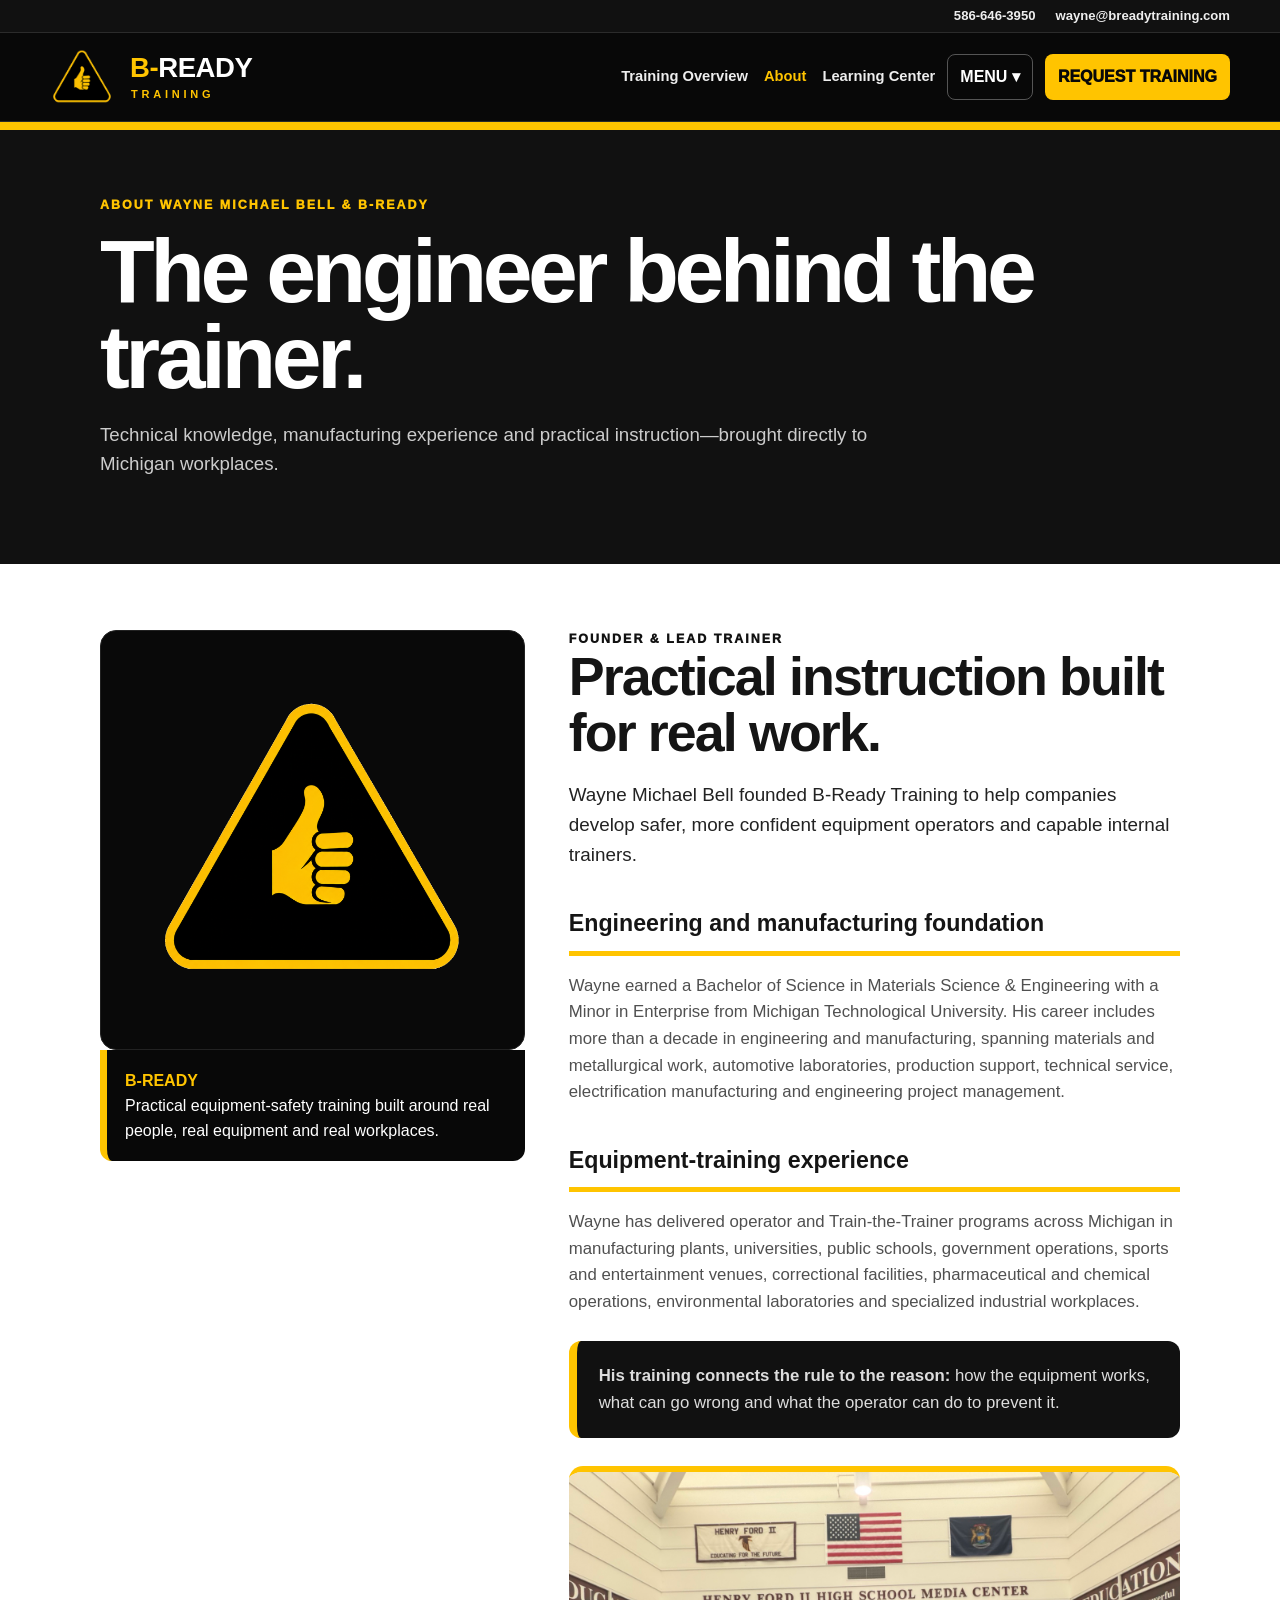
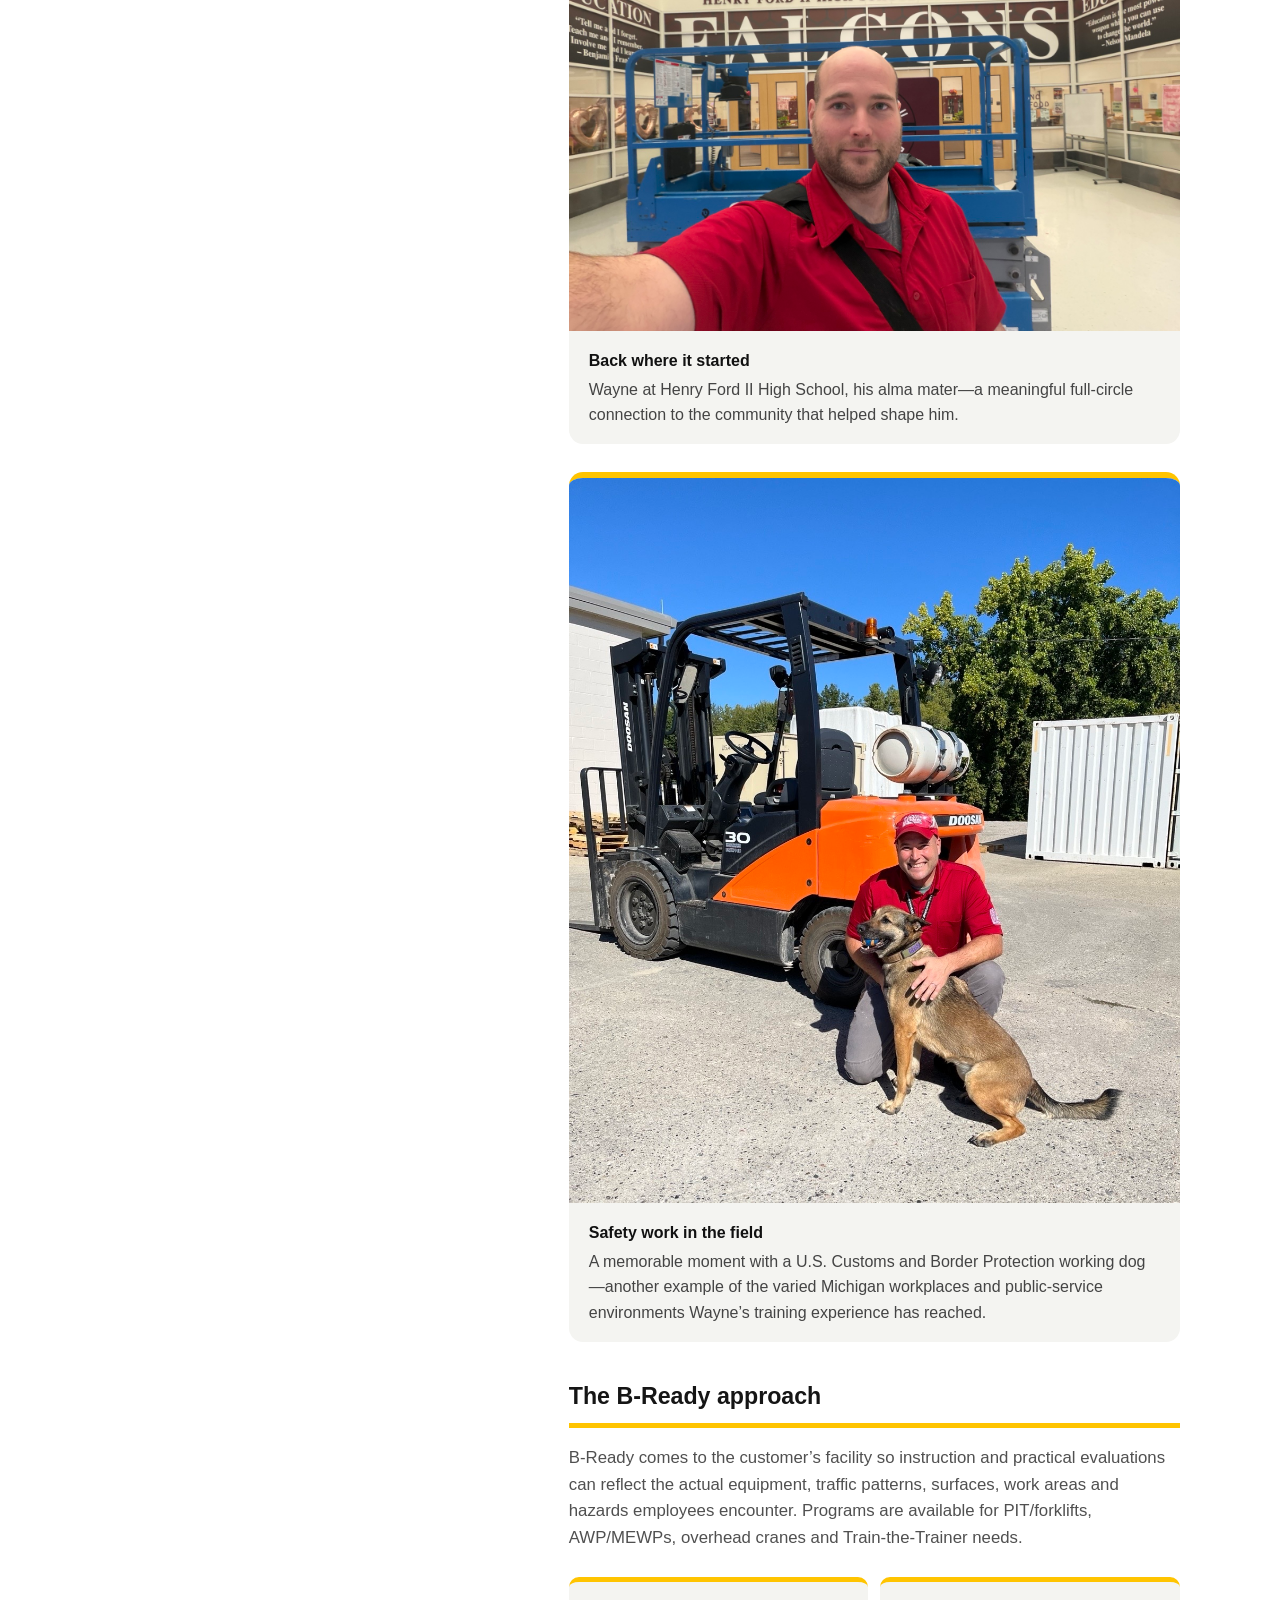
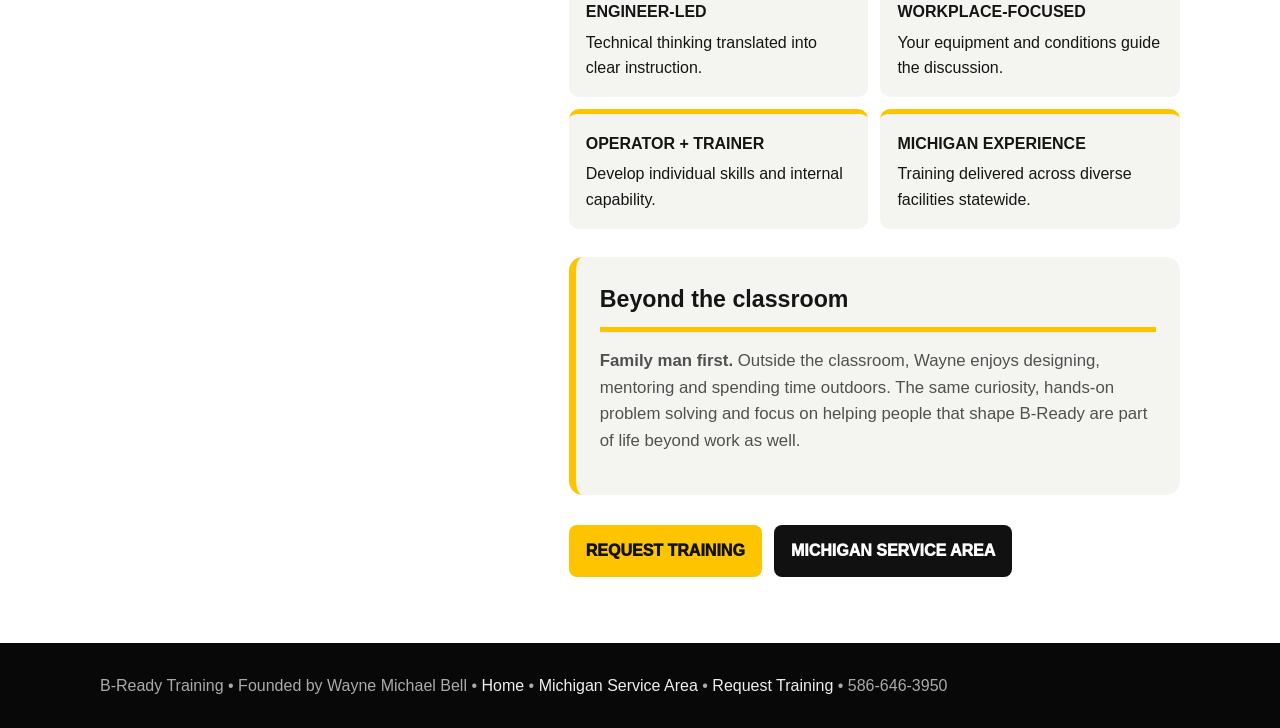
==== about-b-ready.html @ e8d1d693 "Refresh About page layout and personal story" ====
<!doctype html>
<html lang="en">
<head>
<meta charset="utf-8">
<meta name="viewport" content="width=device-width,initial-scale=1">
<title>About Wayne Michael Bell & B-Ready Training | Michigan</title>
<meta name="description" content="Meet Wayne Michael Bell, engineer, manufacturing professional and founder of B-Ready Training, providing practical equipment safety training across Michigan.">
<link rel="canonical" href="https://breadytraining.com/about-b-ready.html">
<meta name="robots" content="index,follow,max-image-preview:large">
<meta name="author" content="Wayne Michael Bell">
<style>
*{box-sizing:border-box}:root{--y:#ffc400;--k:#080808;--g:#f4f4f1;--line:#ddd}body{margin:0;font-family:Arial,Helvetica,sans-serif;color:#151515;line-height:1.58}.wrap{width:min(1080px,calc(100% - 36px));margin:auto}header,footer{background:#080808;color:#fff}.placeholder{height:80px}.hero{background:#111;color:#fff;border-top:8px solid var(--y);padding:66px 0}.eyebrow{color:var(--y);font-size:.78rem;font-weight:950;letter-spacing:.16em}.hero h1{font-size:clamp(3rem,7vw,5.6rem);line-height:.96;letter-spacing:-.05em;margin:12px 0 20px}.hero p{max-width:790px;color:#ccc;font-size:1.17rem}.profile{padding:66px 0}.profile-grid{display:grid;grid-template-columns:.82fr 1.18fr;gap:44px;align-items:start}.portrait{position:sticky;top:140px}.portrait-logo{background:#090909;border-radius:16px;border:1px solid #222;padding:44px 28px;text-align:center}.portrait-logo img{width:min(100%,330px);height:auto;display:block;margin:auto;object-fit:contain}.caption{background:var(--k);color:#fff;border-left:7px solid var(--y);padding:18px;border-radius:0 0 12px 12px}.caption b{display:block;color:var(--y)}.content h2{font-size:clamp(2.1rem,4.2vw,3.6rem);line-height:1.03;margin:0 0 20px;letter-spacing:-.035em}.content h3{font-size:1.45rem;margin:36px 0 10px;border-bottom:5px solid var(--y);padding-bottom:9px}.content p{color:#505050;font-size:1.05rem}.content .intro{font-size:1.18rem;color:#222}.field-photo{margin:28px 0;background:var(--g);border-radius:14px;overflow:hidden;border-top:6px solid var(--y)}.field-photo img{display:block;width:100%;height:auto}.field-photo figcaption{padding:17px 20px;color:#444}.field-photo figcaption b{display:block;color:#111;margin-bottom:4px}.highlight{background:#111;color:#fff;border-left:8px solid var(--y);border-radius:12px;padding:22px;margin:26px 0}.highlight p{color:#ddd;margin:0}.facts{display:grid;grid-template-columns:1fr 1fr;gap:12px;margin:26px 0}.fact{background:var(--g);border-top:5px solid var(--y);border-radius:10px;padding:17px}.fact b{display:block;margin-bottom:5px}.beyond{background:var(--g);border-radius:14px;padding:24px;margin-top:28px;border-left:7px solid var(--y)}.beyond h3{margin-top:0}.actions{display:flex;gap:12px;flex-wrap:wrap;margin-top:30px}.btn{display:inline-block;background:var(--y);color:#111;text-decoration:none;font-weight:950;padding:13px 17px;border-radius:8px}.btn.dark{background:#111;color:#fff}footer{padding:30px 0;color:#aaa}footer a{color:#eee;text-decoration:none}@media(max-width:800px){.profile-grid{grid-template-columns:1fr}.portrait{position:static;max-width:520px}.facts{grid-template-columns:1fr}}@media(max-width:520px){.wrap{width:min(100% - 24px,1080px)}.hero,.profile{padding:52px 0}}
</style>
</head>
<body>
<header><div class="placeholder"></div></header>
<main>
<section class="hero"><div class="wrap"><div class="eyebrow">ABOUT WAYNE MICHAEL BELL &amp; B-READY</div><h1>The engineer behind the trainer.</h1><p>Technical knowledge, manufacturing experience and practical instruction—brought directly to Michigan workplaces.</p></div></section>
<section class="profile"><div class="wrap profile-grid">
<aside class="portrait"><div class="portrait-logo"><img src="bready-symbol-transparent.png?v=20260914c" alt="B-Ready Training thumbs-up logo" loading="eager"></div><div class="caption"><b>B-READY</b>Practical equipment-safety training built around real people, real equipment and real workplaces.</div></aside>
<div class="content"><div class="eyebrow" style="color:#111">FOUNDER &amp; LEAD TRAINER</div><h2>Practical instruction built for real work.</h2><p class="intro">Wayne Michael Bell founded B-Ready Training to help companies develop safer, more confident equipment operators and capable internal trainers.</p>
<h3>Engineering and manufacturing foundation</h3><p>Wayne earned a Bachelor of Science in Materials Science &amp; Engineering with a Minor in Enterprise from Michigan Technological University. His career includes more than a decade in engineering and manufacturing, spanning materials and metallurgical work, automotive laboratories, production support, technical service, electrification manufacturing and engineering project management.</p>
<h3>Equipment-training experience</h3><p>Wayne has delivered operator and Train-the-Trainer programs across Michigan in manufacturing plants, universities, public schools, government operations, sports and entertainment venues, correctional facilities, pharmaceutical and chemical operations, environmental laboratories and specialized industrial workplaces.</p>
<div class="highlight"><p><strong>His training connects the rule to the reason:</strong> how the equipment works, what can go wrong and what the operator can do to prevent it.</p></div>
<figure class="field-photo"><img src="falcon.jpeg?v=20260914c" alt="Wayne Michael Bell at Henry Ford II High School with an aerial work platform" loading="lazy"><figcaption><b>Back where it started</b>Wayne at Henry Ford II High School, his alma mater—a meaningful full-circle connection to the community that helped shape him.</figcaption></figure>
<figure class="field-photo"><img src="dog.jpg?v=20260914c" alt="Wayne Michael Bell with a U.S. Customs and Border Protection working dog during equipment safety work" loading="lazy"><figcaption><b>Safety work in the field</b>A memorable moment with a U.S. Customs and Border Protection working dog—another example of the varied Michigan workplaces and public-service environments Wayne’s training experience has reached.</figcaption></figure>
<h3>The B-Ready approach</h3><p>B-Ready comes to the customer’s facility so instruction and practical evaluations can reflect the actual equipment, traffic patterns, surfaces, work areas and hazards employees encounter. Programs are available for PIT/forklifts, AWP/MEWPs, overhead cranes and Train-the-Trainer needs.</p>
<div class="facts"><div class="fact"><b>ENGINEER-LED</b>Technical thinking translated into clear instruction.</div><div class="fact"><b>WORKPLACE-FOCUSED</b>Your equipment and conditions guide the discussion.</div><div class="fact"><b>OPERATOR + TRAINER</b>Develop individual skills and internal capability.</div><div class="fact"><b>MICHIGAN EXPERIENCE</b>Training delivered across diverse facilities statewide.</div></div>
<div class="beyond"><h3>Beyond the classroom</h3><p><strong>Family man first.</strong> Outside the classroom, Wayne enjoys designing, mentoring and spending time outdoors. The same curiosity, hands-on problem solving and focus on helping people that shape B-Ready are part of life beyond work as well.</p></div>
<div class="actions"><a class="btn" href="request-training.html">REQUEST TRAINING</a><a class="btn dark" href="service-area.html">MICHIGAN SERVICE AREA</a></div>
</div></div></section>
</main>
<footer><div class="wrap">B-Ready Training • Founded by Wayne Michael Bell • <a href="/">Home</a> • <a href="service-area.html">Michigan Service Area</a> • <a href="request-training.html">Request Training</a> • 586-646-3950</div></footer>
<script src="site-header.js" defer></script>
</body></html>
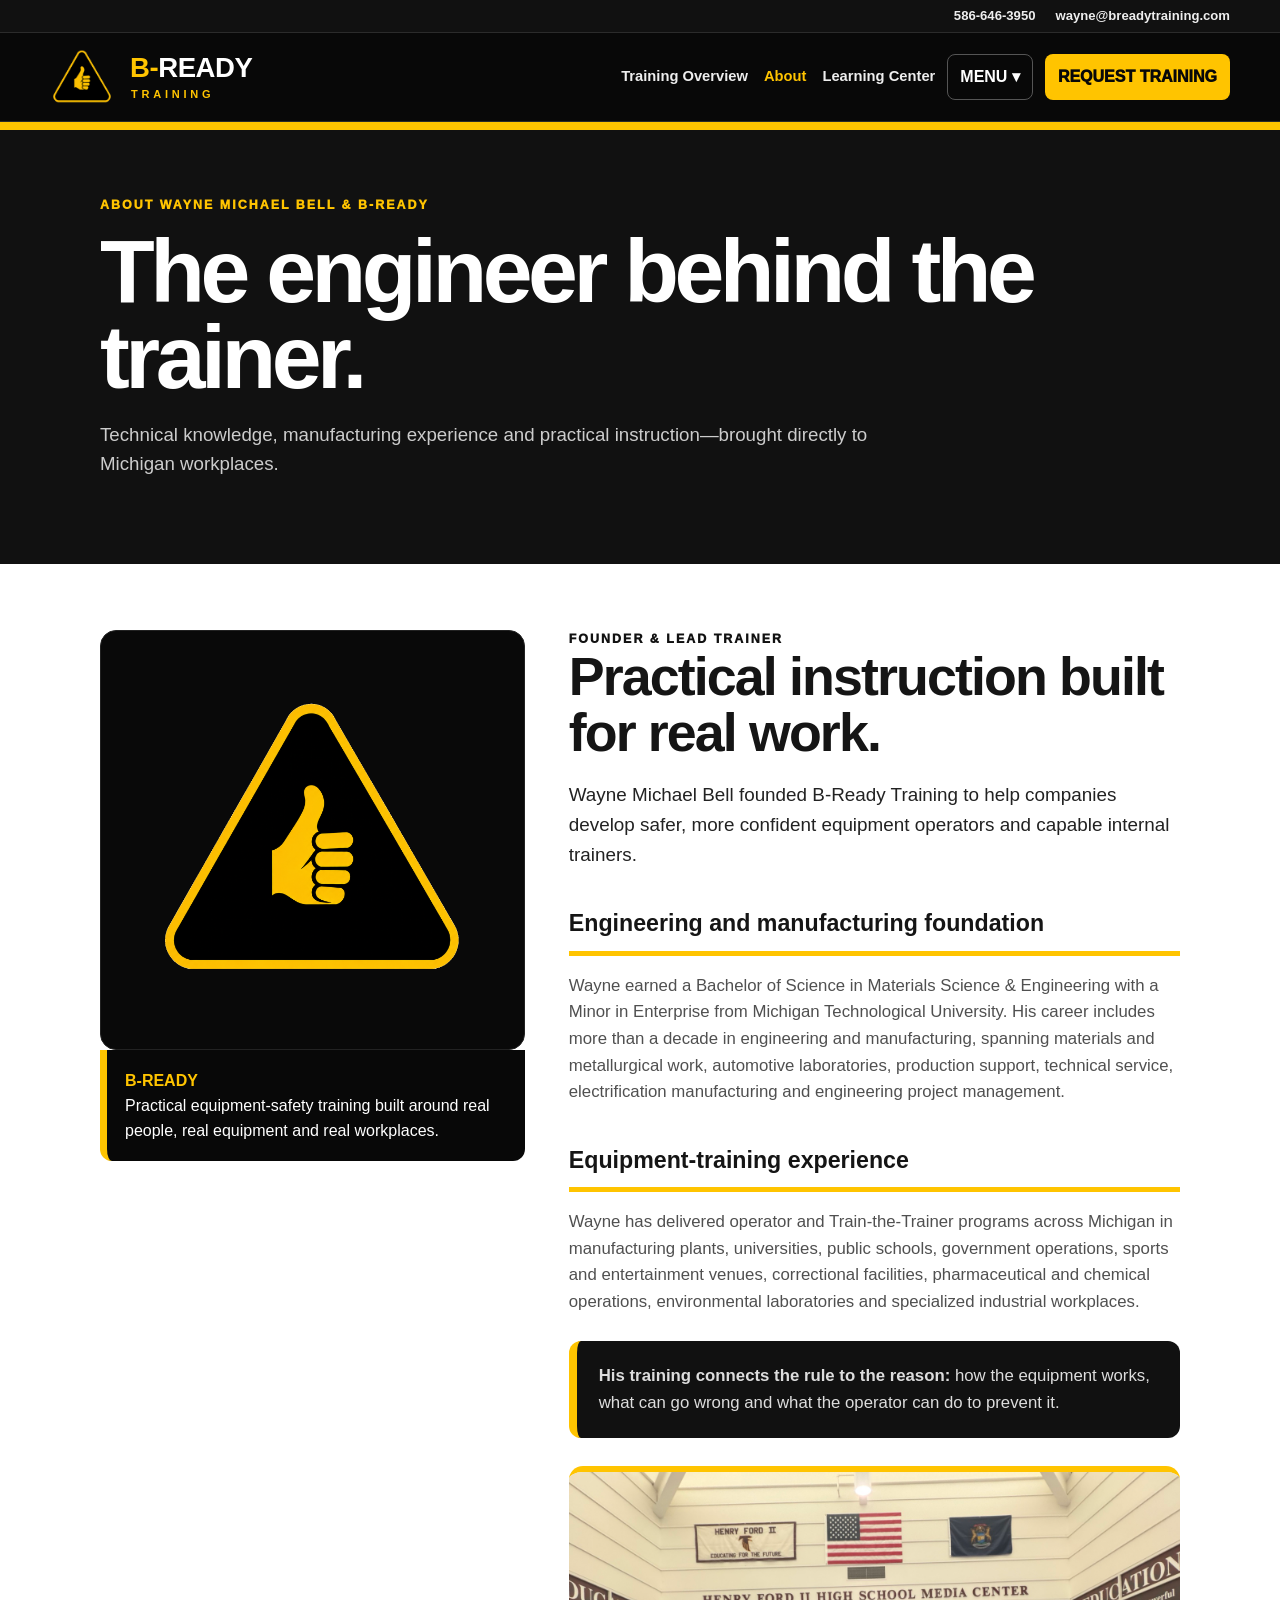
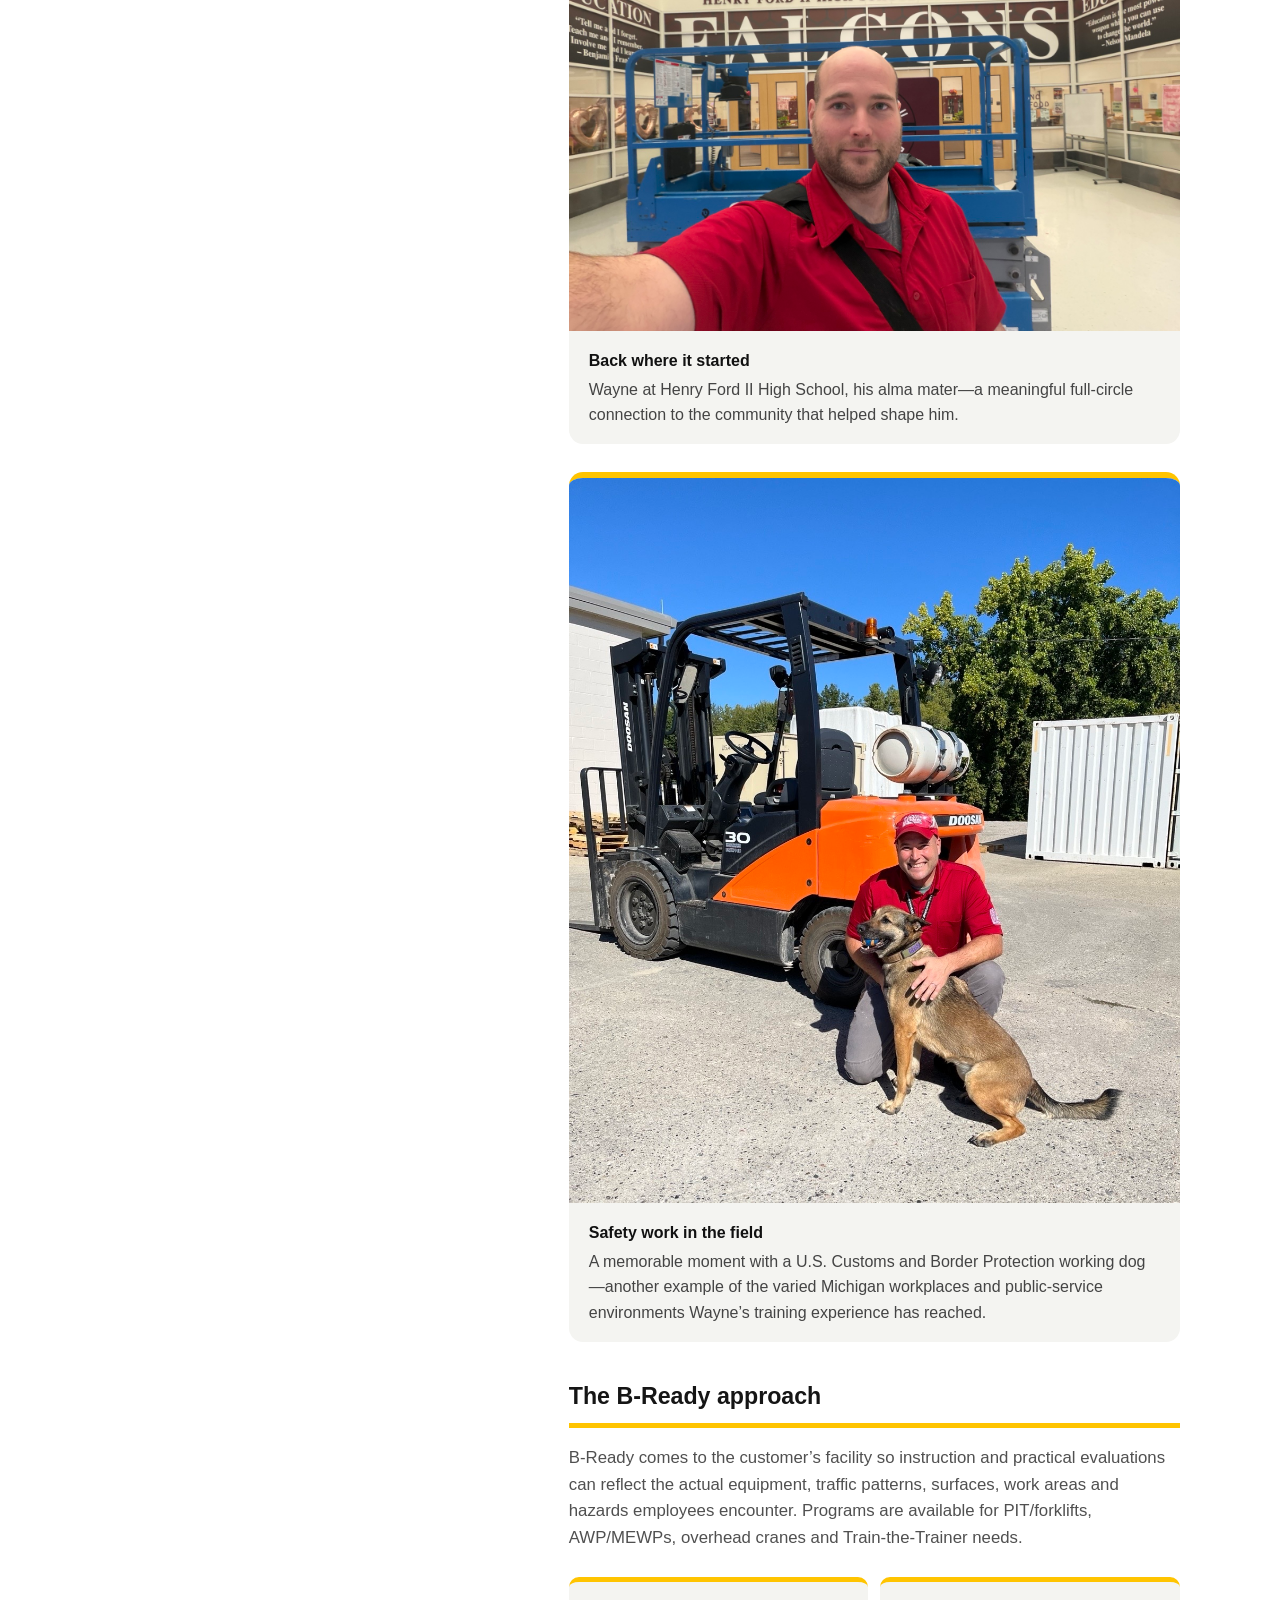
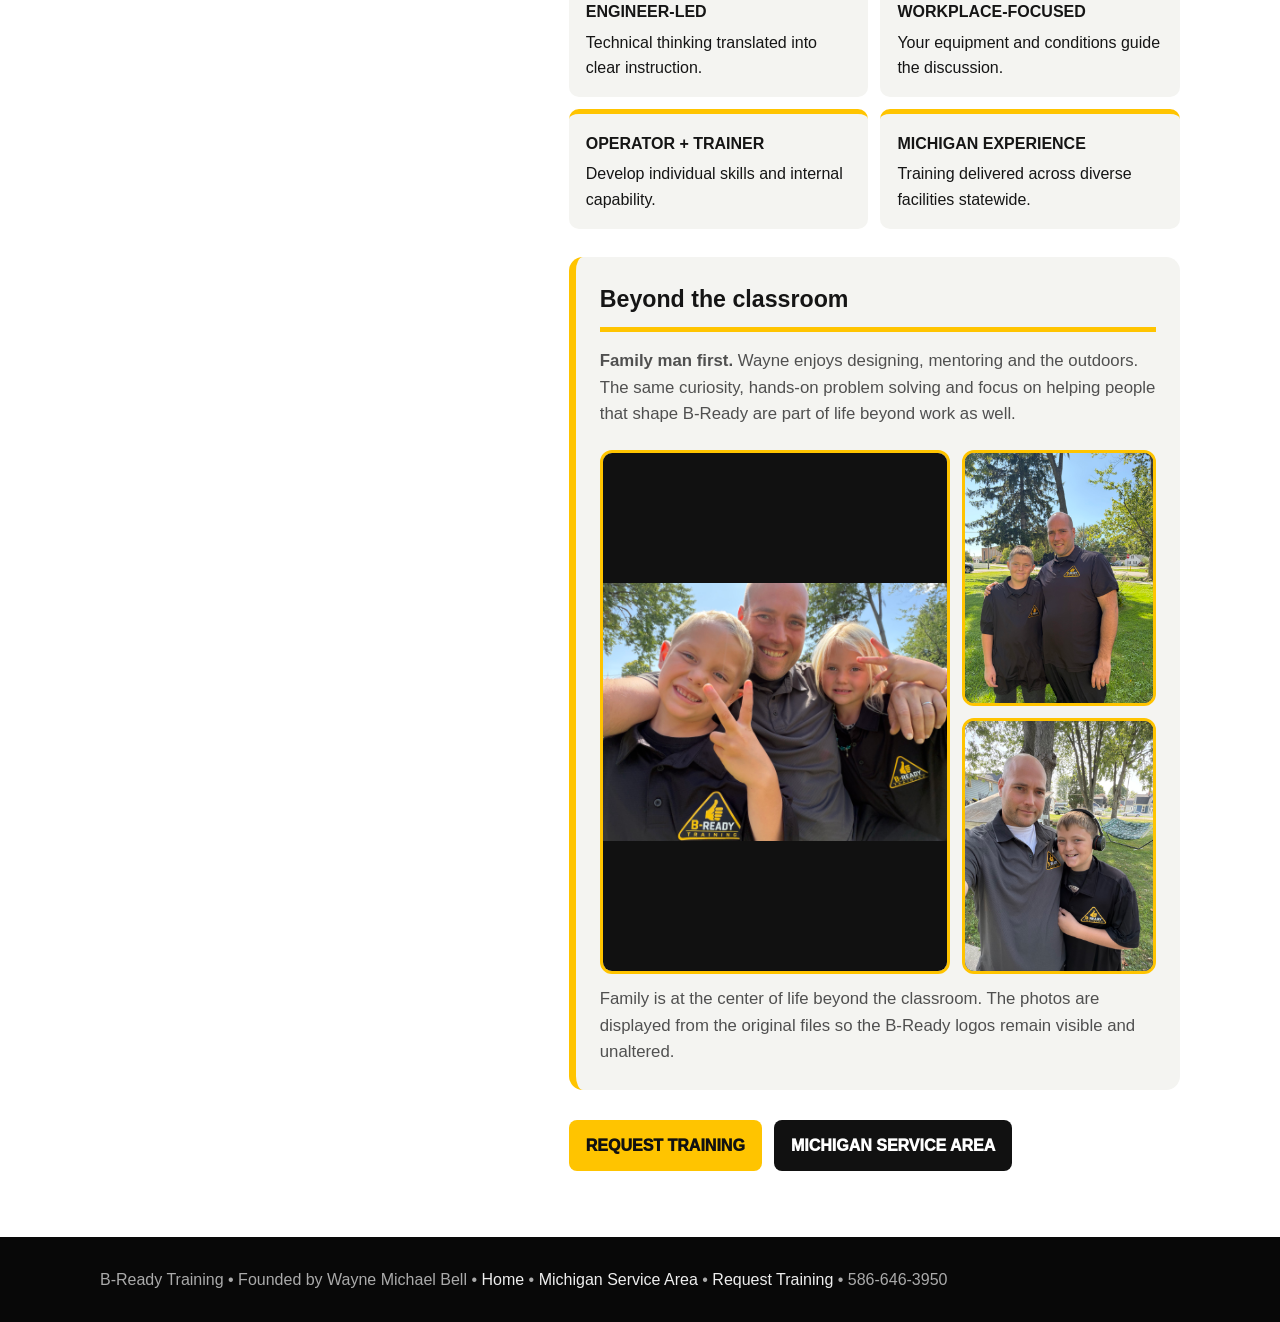
==== commit 59c51819: "Update About page with family collage and master B-Ready logo" ====
--- a/about-b-ready.html
+++ b/about-b-ready.html
@@ -9,7 +9,7 @@
 <meta name="robots" content="index,follow,max-image-preview:large">
 <meta name="author" content="Wayne Michael Bell">
 <style>
-*{box-sizing:border-box}:root{--y:#ffc400;--k:#080808;--g:#f4f4f1;--line:#ddd}body{margin:0;font-family:Arial,Helvetica,sans-serif;color:#151515;line-height:1.58}.wrap{width:min(1080px,calc(100% - 36px));margin:auto}header,footer{background:#080808;color:#fff}.placeholder{height:80px}.hero{background:#111;color:#fff;border-top:8px solid var(--y);padding:66px 0}.eyebrow{color:var(--y);font-size:.78rem;font-weight:950;letter-spacing:.16em}.hero h1{font-size:clamp(3rem,7vw,5.6rem);line-height:.96;letter-spacing:-.05em;margin:12px 0 20px}.hero p{max-width:790px;color:#ccc;font-size:1.17rem}.profile{padding:66px 0}.profile-grid{display:grid;grid-template-columns:.82fr 1.18fr;gap:44px;align-items:start}.portrait{position:sticky;top:140px}.portrait-logo{background:#090909;border-radius:16px;border:1px solid #222;padding:44px 28px;text-align:center}.portrait-logo img{width:min(100%,330px);height:auto;display:block;margin:auto;object-fit:contain}.caption{background:var(--k);color:#fff;border-left:7px solid var(--y);padding:18px;border-radius:0 0 12px 12px}.caption b{display:block;color:var(--y)}.content h2{font-size:clamp(2.1rem,4.2vw,3.6rem);line-height:1.03;margin:0 0 20px;letter-spacing:-.035em}.content h3{font-size:1.45rem;margin:36px 0 10px;border-bottom:5px solid var(--y);padding-bottom:9px}.content p{color:#505050;font-size:1.05rem}.content .intro{font-size:1.18rem;color:#222}.field-photo{margin:28px 0;background:var(--g);border-radius:14px;overflow:hidden;border-top:6px solid var(--y)}.field-photo img{display:block;width:100%;height:auto}.field-photo figcaption{padding:17px 20px;color:#444}.field-photo figcaption b{display:block;color:#111;margin-bottom:4px}.highlight{background:#111;color:#fff;border-left:8px solid var(--y);border-radius:12px;padding:22px;margin:26px 0}.highlight p{color:#ddd;margin:0}.facts{display:grid;grid-template-columns:1fr 1fr;gap:12px;margin:26px 0}.fact{background:var(--g);border-top:5px solid var(--y);border-radius:10px;padding:17px}.fact b{display:block;margin-bottom:5px}.beyond{background:var(--g);border-radius:14px;padding:24px;margin-top:28px;border-left:7px solid var(--y)}.beyond h3{margin-top:0}.actions{display:flex;gap:12px;flex-wrap:wrap;margin-top:30px}.btn{display:inline-block;background:var(--y);color:#111;text-decoration:none;font-weight:950;padding:13px 17px;border-radius:8px}.btn.dark{background:#111;color:#fff}footer{padding:30px 0;color:#aaa}footer a{color:#eee;text-decoration:none}@media(max-width:800px){.profile-grid{grid-template-columns:1fr}.portrait{position:static;max-width:520px}.facts{grid-template-columns:1fr}}@media(max-width:520px){.wrap{width:min(100% - 24px,1080px)}.hero,.profile{padding:52px 0}}
+*{box-sizing:border-box}:root{--y:#ffc400;--k:#080808;--g:#f4f4f1;--line:#ddd}body{margin:0;font-family:Arial,Helvetica,sans-serif;color:#151515;line-height:1.58}.wrap{width:min(1080px,calc(100% - 36px));margin:auto}header,footer{background:#080808;color:#fff}.placeholder{height:80px}.hero{background:#111;color:#fff;border-top:8px solid var(--y);padding:66px 0}.eyebrow{color:var(--y);font-size:.78rem;font-weight:950;letter-spacing:.16em}.hero h1{font-size:clamp(3rem,7vw,5.6rem);line-height:.96;letter-spacing:-.05em;margin:12px 0 20px}.hero p{max-width:790px;color:#ccc;font-size:1.17rem}.profile{padding:66px 0}.profile-grid{display:grid;grid-template-columns:.82fr 1.18fr;gap:44px;align-items:start}.portrait{position:sticky;top:140px}.portrait-logo{background:#090909;border-radius:16px;border:1px solid #222;padding:44px 28px;text-align:center}.portrait-logo img{width:min(100%,330px);height:auto;display:block;margin:auto;object-fit:contain}.caption{background:var(--k);color:#fff;border-left:7px solid var(--y);padding:18px;border-radius:0 0 12px 12px}.caption b{display:block;color:var(--y)}.content h2{font-size:clamp(2.1rem,4.2vw,3.6rem);line-height:1.03;margin:0 0 20px;letter-spacing:-.035em}.content h3{font-size:1.45rem;margin:36px 0 10px;border-bottom:5px solid var(--y);padding-bottom:9px}.content p{color:#505050;font-size:1.05rem}.content .intro{font-size:1.18rem;color:#222}.field-photo{margin:28px 0;background:var(--g);border-radius:14px;overflow:hidden;border-top:6px solid var(--y)}.field-photo img{display:block;width:100%;height:auto}.field-photo figcaption{padding:17px 20px;color:#444}.field-photo figcaption b{display:block;color:#111;margin-bottom:4px}.highlight{background:#111;color:#fff;border-left:8px solid var(--y);border-radius:12px;padding:22px;margin:26px 0}.highlight p{color:#ddd;margin:0}.facts{display:grid;grid-template-columns:1fr 1fr;gap:12px;margin:26px 0}.fact{background:var(--g);border-top:5px solid var(--y);border-radius:10px;padding:17px}.fact b{display:block;margin-bottom:5px}.beyond{background:var(--g);border-radius:14px;padding:24px;margin-top:28px;border-left:7px solid var(--y)}.beyond h3{margin-top:0}.family-collage{display:grid;grid-template-columns:1.45fr .8fr;grid-template-rows:1fr 1fr;gap:12px;margin:22px 0 4px}.family-shot{margin:0;background:#111;border:3px solid var(--y);border-radius:12px;overflow:hidden;display:flex;align-items:center;justify-content:center}.family-shot:first-child{grid-row:1 / span 2}.family-shot img{display:block;width:100%;height:100%;object-fit:contain;background:#111}.family-shot:first-child{min-height:430px}.family-shot:not(:first-child){min-height:205px}.family-caption{font-size:.94rem;color:#666;margin:12px 0 0}.actions{display:flex;gap:12px;flex-wrap:wrap;margin-top:30px}.btn{display:inline-block;background:var(--y);color:#111;text-decoration:none;font-weight:950;padding:13px 17px;border-radius:8px}.btn.dark{background:#111;color:#fff}footer{padding:30px 0;color:#aaa}footer a{color:#eee;text-decoration:none}@media(max-width:800px){.profile-grid{grid-template-columns:1fr}.portrait{position:static;max-width:520px}.facts{grid-template-columns:1fr}.family-collage{grid-template-columns:1fr 1fr;grid-template-rows:auto}.family-shot:first-child{grid-column:1 / -1;grid-row:auto;min-height:0}.family-shot:not(:first-child){min-height:0}.family-shot img{height:auto;object-fit:contain}}@media(max-width:520px){.wrap{width:min(100% - 24px,1080px)}.hero,.profile{padding:52px 0}.family-collage{grid-template-columns:1fr}.family-shot:first-child{grid-column:auto}}
 </style>
 </head>
 <body>
@@ -17,16 +17,18 @@
 <main>
 <section class="hero"><div class="wrap"><div class="eyebrow">ABOUT WAYNE MICHAEL BELL &amp; B-READY</div><h1>The engineer behind the trainer.</h1><p>Technical knowledge, manufacturing experience and practical instruction—brought directly to Michigan workplaces.</p></div></section>
 <section class="profile"><div class="wrap profile-grid">
-<aside class="portrait"><div class="portrait-logo"><img src="bready-symbol-transparent.png?v=20260914c" alt="B-Ready Training thumbs-up logo" loading="eager"></div><div class="caption"><b>B-READY</b>Practical equipment-safety training built around real people, real equipment and real workplaces.</div></aside>
+<aside class="portrait"><div class="portrait-logo"><img src="bready-symbol-transparent.png?v=20260914d" alt="B-Ready Training master thumbs-up logo" loading="eager"></div><div class="caption"><b>B-READY</b>Practical equipment-safety training built around real people, real equipment and real workplaces.</div></aside>
 <div class="content"><div class="eyebrow" style="color:#111">FOUNDER &amp; LEAD TRAINER</div><h2>Practical instruction built for real work.</h2><p class="intro">Wayne Michael Bell founded B-Ready Training to help companies develop safer, more confident equipment operators and capable internal trainers.</p>
 <h3>Engineering and manufacturing foundation</h3><p>Wayne earned a Bachelor of Science in Materials Science &amp; Engineering with a Minor in Enterprise from Michigan Technological University. His career includes more than a decade in engineering and manufacturing, spanning materials and metallurgical work, automotive laboratories, production support, technical service, electrification manufacturing and engineering project management.</p>
 <h3>Equipment-training experience</h3><p>Wayne has delivered operator and Train-the-Trainer programs across Michigan in manufacturing plants, universities, public schools, government operations, sports and entertainment venues, correctional facilities, pharmaceutical and chemical operations, environmental laboratories and specialized industrial workplaces.</p>
 <div class="highlight"><p><strong>His training connects the rule to the reason:</strong> how the equipment works, what can go wrong and what the operator can do to prevent it.</p></div>
-<figure class="field-photo"><img src="falcon.jpeg?v=20260914c" alt="Wayne Michael Bell at Henry Ford II High School with an aerial work platform" loading="lazy"><figcaption><b>Back where it started</b>Wayne at Henry Ford II High School, his alma mater—a meaningful full-circle connection to the community that helped shape him.</figcaption></figure>
-<figure class="field-photo"><img src="dog.jpg?v=20260914c" alt="Wayne Michael Bell with a U.S. Customs and Border Protection working dog during equipment safety work" loading="lazy"><figcaption><b>Safety work in the field</b>A memorable moment with a U.S. Customs and Border Protection working dog—another example of the varied Michigan workplaces and public-service environments Wayne’s training experience has reached.</figcaption></figure>
+<figure class="field-photo"><img src="falcon.jpeg?v=20260914d" alt="Wayne Michael Bell at Henry Ford II High School" loading="lazy"><figcaption><b>Back where it started</b>Wayne at Henry Ford II High School, his alma mater—a meaningful full-circle connection to the community that helped shape him.</figcaption></figure>
+<figure class="field-photo"><img src="dog.jpg?v=20260914d" alt="Wayne Michael Bell with a U.S. Customs and Border Protection working dog during equipment safety work" loading="lazy"><figcaption><b>Safety work in the field</b>A memorable moment with a U.S. Customs and Border Protection working dog—another example of the varied Michigan workplaces and public-service environments Wayne’s training experience has reached.</figcaption></figure>
 <h3>The B-Ready approach</h3><p>B-Ready comes to the customer’s facility so instruction and practical evaluations can reflect the actual equipment, traffic patterns, surfaces, work areas and hazards employees encounter. Programs are available for PIT/forklifts, AWP/MEWPs, overhead cranes and Train-the-Trainer needs.</p>
 <div class="facts"><div class="fact"><b>ENGINEER-LED</b>Technical thinking translated into clear instruction.</div><div class="fact"><b>WORKPLACE-FOCUSED</b>Your equipment and conditions guide the discussion.</div><div class="fact"><b>OPERATOR + TRAINER</b>Develop individual skills and internal capability.</div><div class="fact"><b>MICHIGAN EXPERIENCE</b>Training delivered across diverse facilities statewide.</div></div>
-<div class="beyond"><h3>Beyond the classroom</h3><p><strong>Family man first.</strong> Outside the classroom, Wayne enjoys designing, mentoring and spending time outdoors. The same curiosity, hands-on problem solving and focus on helping people that shape B-Ready are part of life beyond work as well.</p></div>
+<div class="beyond"><h3>Beyond the classroom</h3><p><strong>Family man first.</strong> Wayne enjoys designing, mentoring and the outdoors. The same curiosity, hands-on problem solving and focus on helping people that shape B-Ready are part of life beyond work as well.</p>
+<div class="family-collage" aria-label="Wayne Michael Bell with his children"><figure class="family-shot"><img src="1.jpeg?v=20260914d" alt="Wayne Michael Bell with his children" loading="lazy"></figure><figure class="family-shot"><img src="2.jpeg?v=20260914d" alt="Wayne Michael Bell with his son wearing B-Ready Training shirts" loading="lazy"></figure><figure class="family-shot"><img src="3.jpeg?v=20260914d" alt="Wayne Michael Bell with his son wearing B-Ready Training shirts" loading="lazy"></figure></div>
+<p class="family-caption">Family is at the center of life beyond the classroom. The photos are displayed from the original files so the B-Ready logos remain visible and unaltered.</p></div>
 <div class="actions"><a class="btn" href="request-training.html">REQUEST TRAINING</a><a class="btn dark" href="service-area.html">MICHIGAN SERVICE AREA</a></div>
 </div></div></section>
 </main>
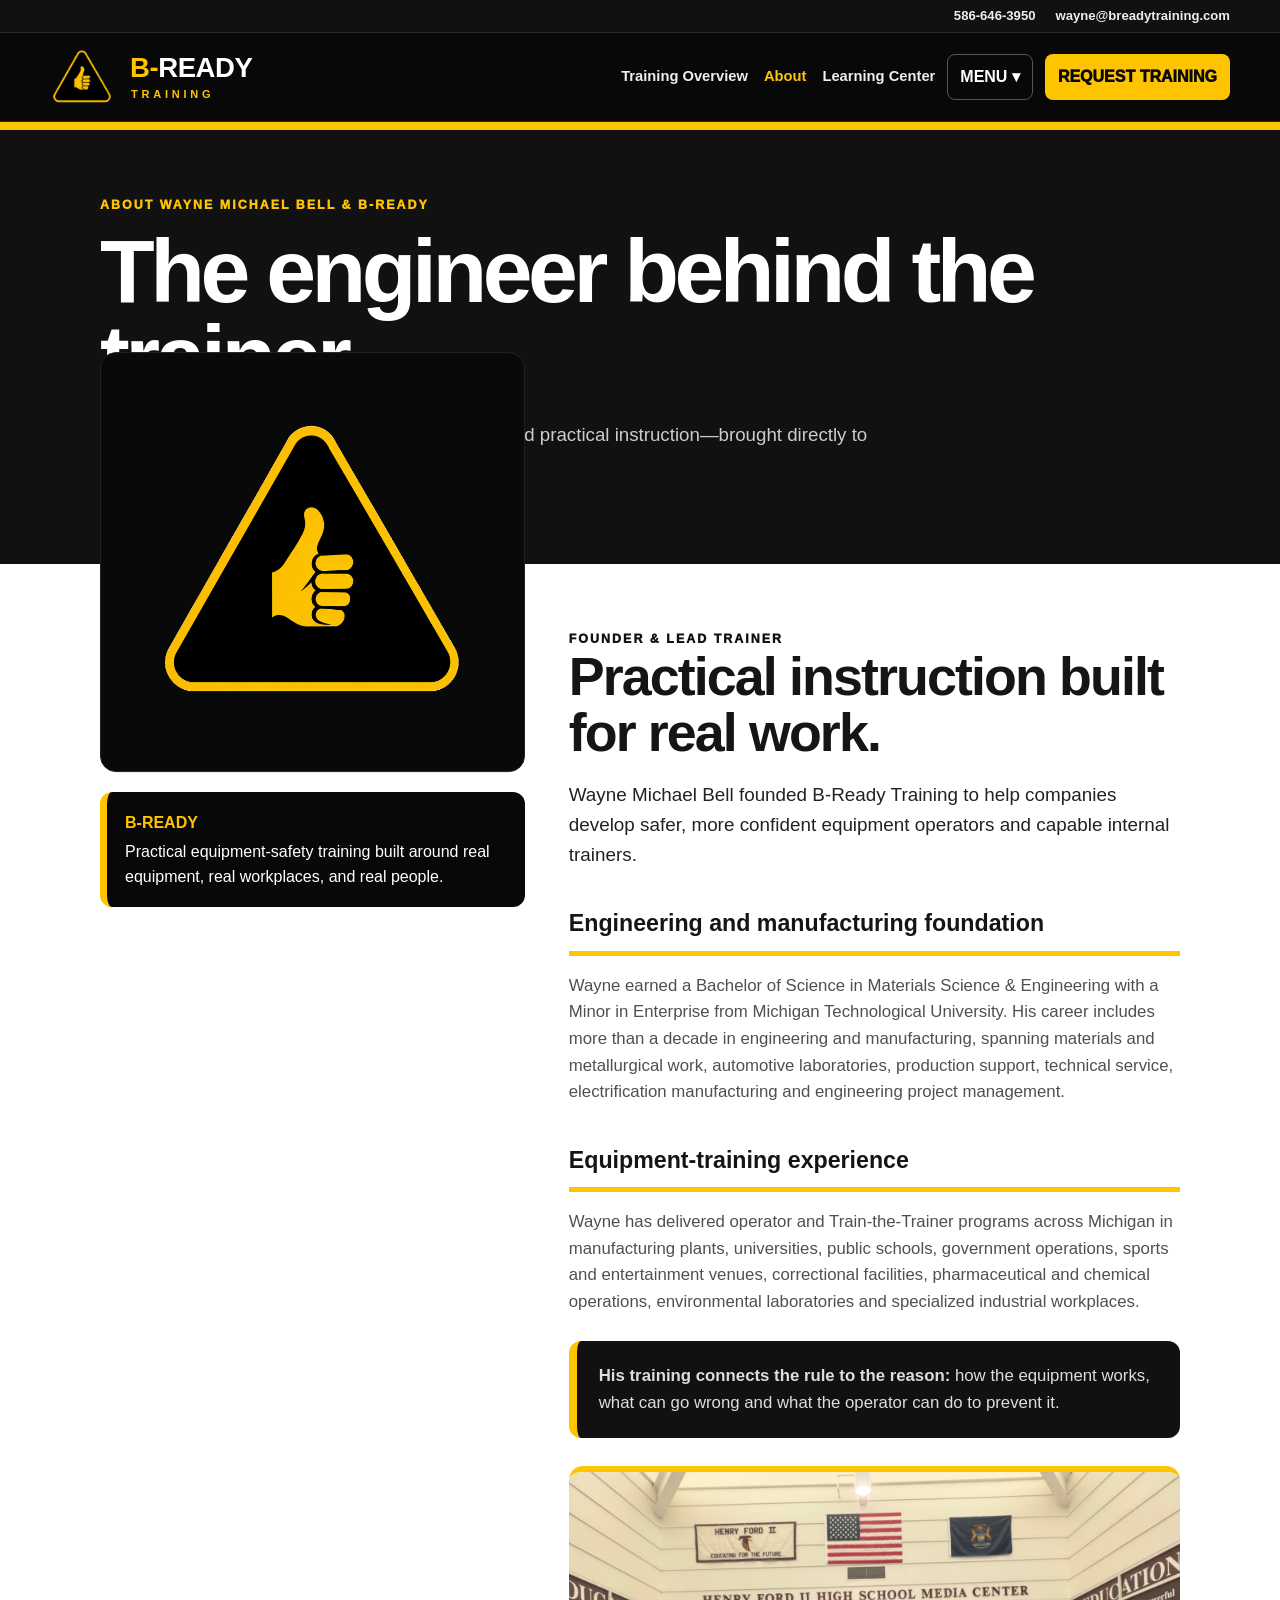
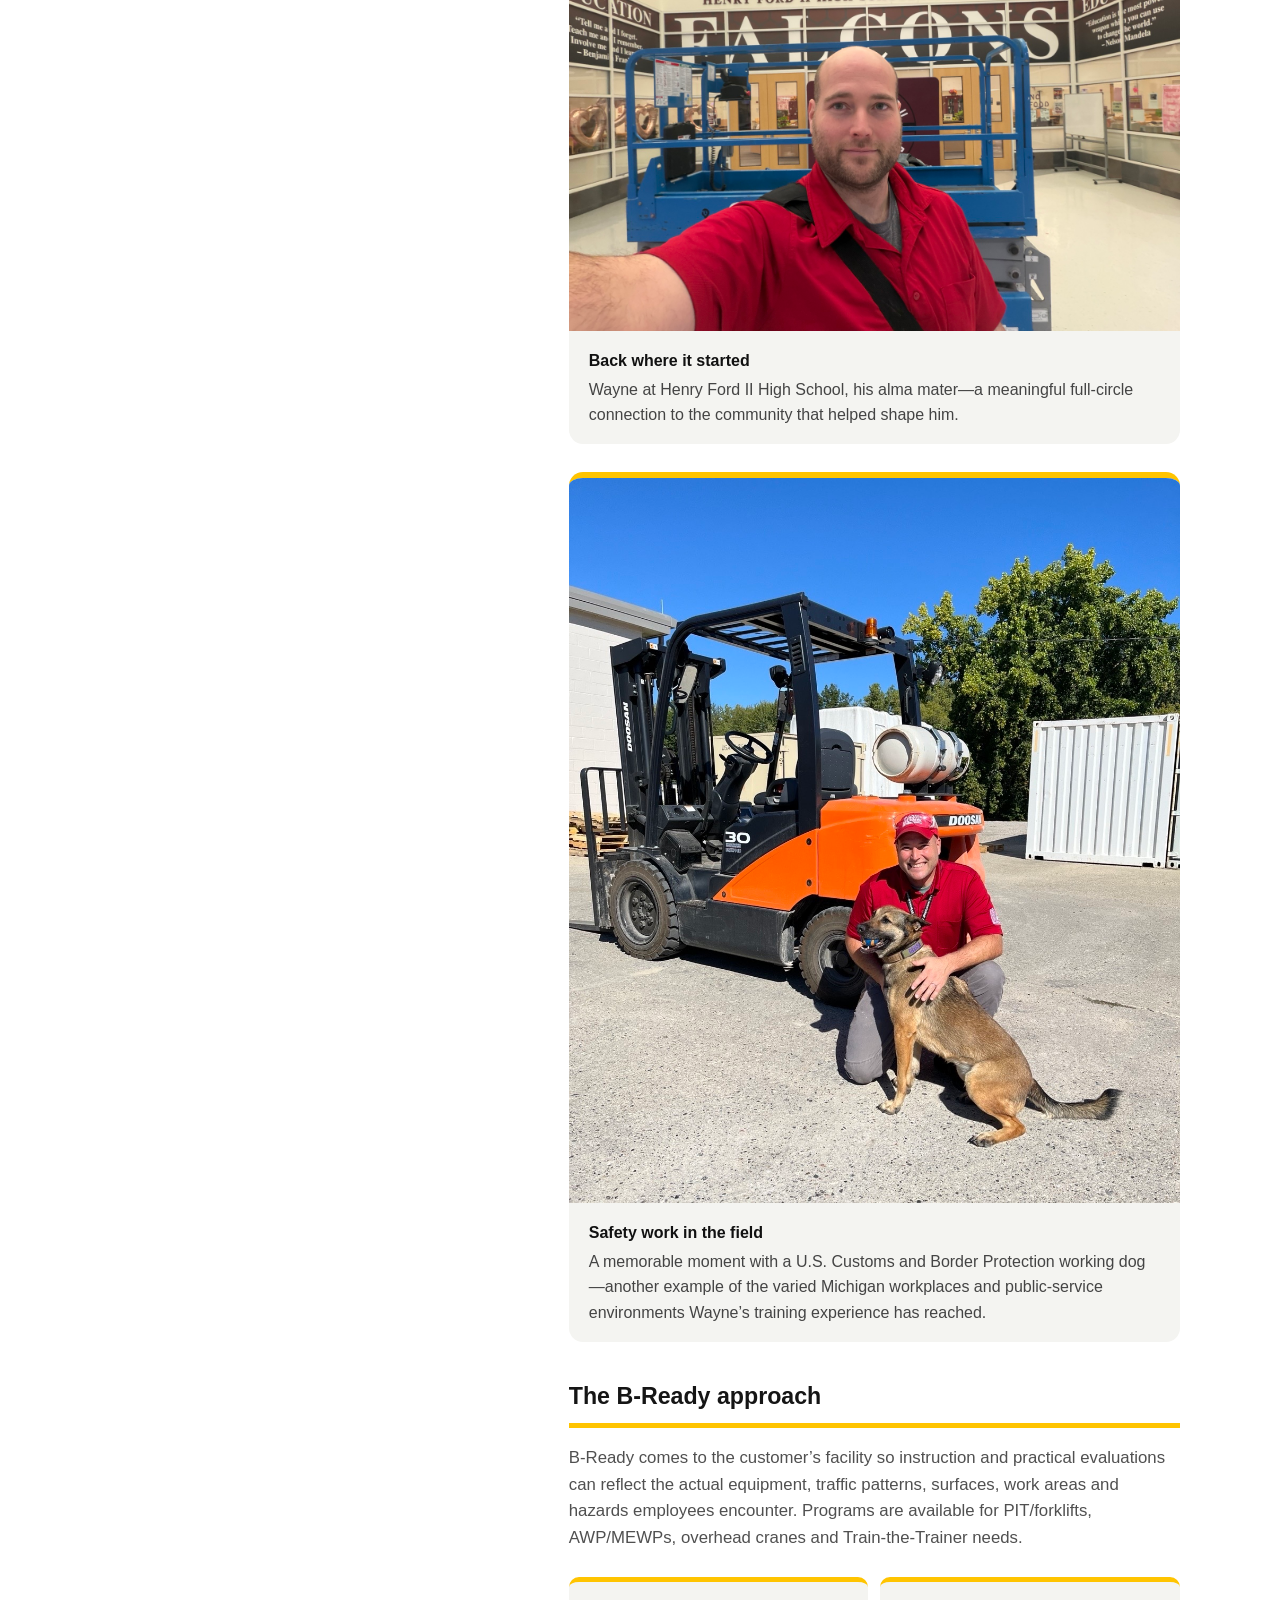
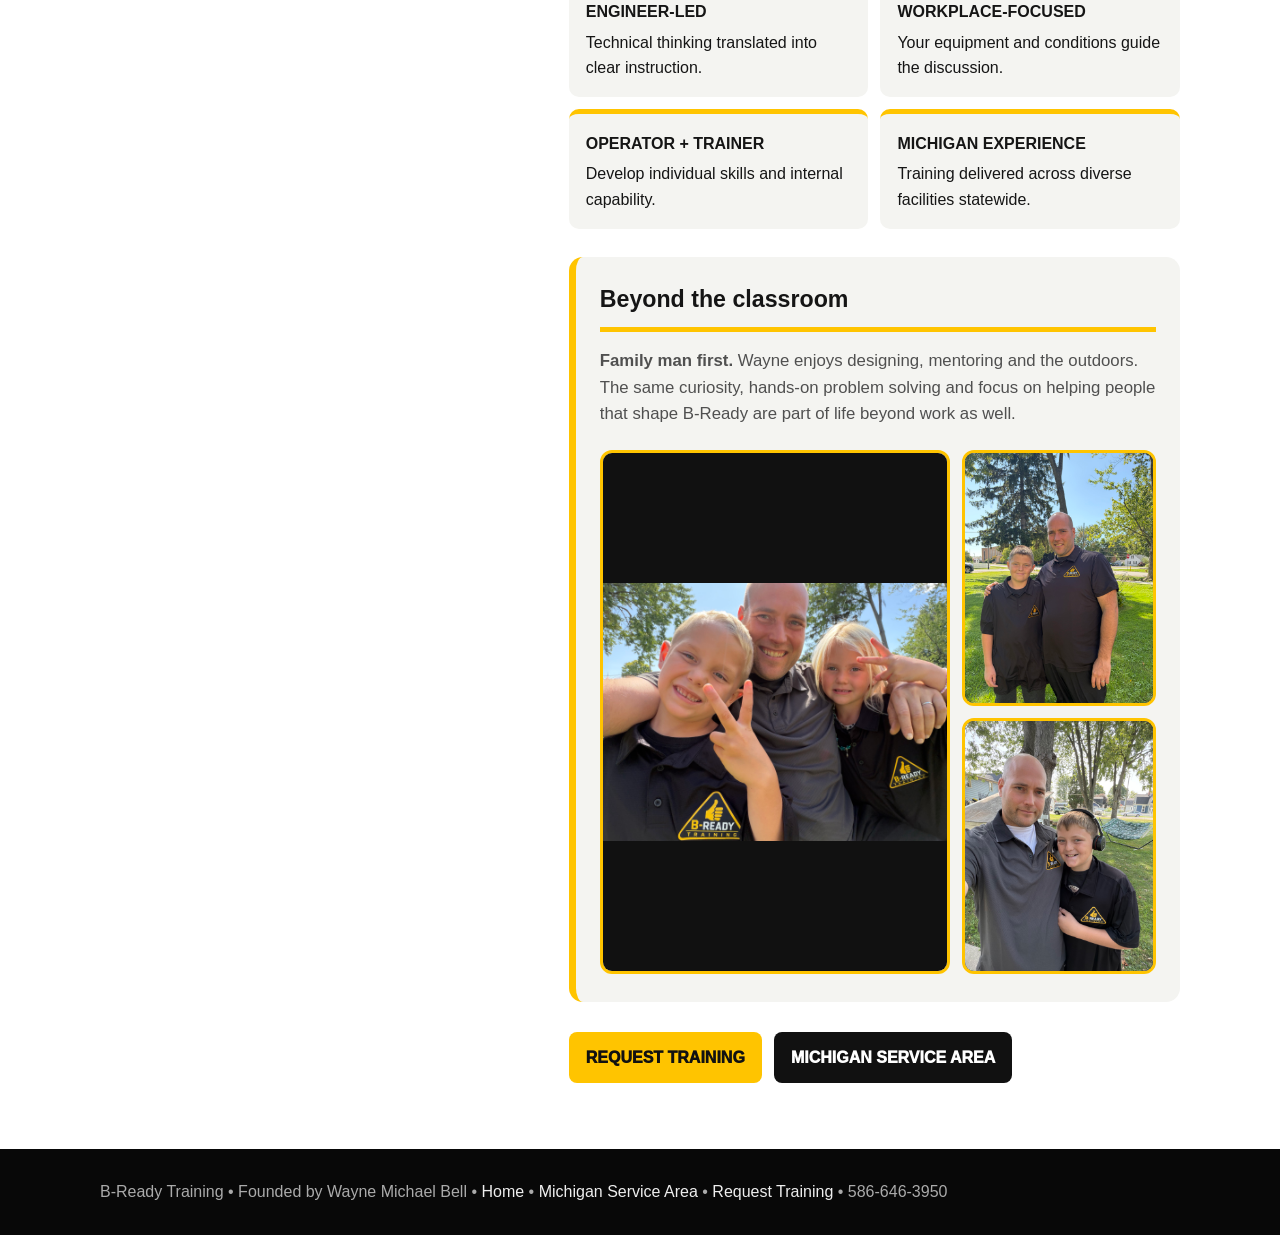
==== commit b11a3654: "Refine About page logo placement and family section" ====
--- a/about-b-ready.html
+++ b/about-b-ready.html
@@ -9,7 +9,7 @@
 <meta name="robots" content="index,follow,max-image-preview:large">
 <meta name="author" content="Wayne Michael Bell">
 <style>
-*{box-sizing:border-box}:root{--y:#ffc400;--k:#080808;--g:#f4f4f1;--line:#ddd}body{margin:0;font-family:Arial,Helvetica,sans-serif;color:#151515;line-height:1.58}.wrap{width:min(1080px,calc(100% - 36px));margin:auto}header,footer{background:#080808;color:#fff}.placeholder{height:80px}.hero{background:#111;color:#fff;border-top:8px solid var(--y);padding:66px 0}.eyebrow{color:var(--y);font-size:.78rem;font-weight:950;letter-spacing:.16em}.hero h1{font-size:clamp(3rem,7vw,5.6rem);line-height:.96;letter-spacing:-.05em;margin:12px 0 20px}.hero p{max-width:790px;color:#ccc;font-size:1.17rem}.profile{padding:66px 0}.profile-grid{display:grid;grid-template-columns:.82fr 1.18fr;gap:44px;align-items:start}.portrait{position:sticky;top:140px}.portrait-logo{background:#090909;border-radius:16px;border:1px solid #222;padding:44px 28px;text-align:center}.portrait-logo img{width:min(100%,330px);height:auto;display:block;margin:auto;object-fit:contain}.caption{background:var(--k);color:#fff;border-left:7px solid var(--y);padding:18px;border-radius:0 0 12px 12px}.caption b{display:block;color:var(--y)}.content h2{font-size:clamp(2.1rem,4.2vw,3.6rem);line-height:1.03;margin:0 0 20px;letter-spacing:-.035em}.content h3{font-size:1.45rem;margin:36px 0 10px;border-bottom:5px solid var(--y);padding-bottom:9px}.content p{color:#505050;font-size:1.05rem}.content .intro{font-size:1.18rem;color:#222}.field-photo{margin:28px 0;background:var(--g);border-radius:14px;overflow:hidden;border-top:6px solid var(--y)}.field-photo img{display:block;width:100%;height:auto}.field-photo figcaption{padding:17px 20px;color:#444}.field-photo figcaption b{display:block;color:#111;margin-bottom:4px}.highlight{background:#111;color:#fff;border-left:8px solid var(--y);border-radius:12px;padding:22px;margin:26px 0}.highlight p{color:#ddd;margin:0}.facts{display:grid;grid-template-columns:1fr 1fr;gap:12px;margin:26px 0}.fact{background:var(--g);border-top:5px solid var(--y);border-radius:10px;padding:17px}.fact b{display:block;margin-bottom:5px}.beyond{background:var(--g);border-radius:14px;padding:24px;margin-top:28px;border-left:7px solid var(--y)}.beyond h3{margin-top:0}.family-collage{display:grid;grid-template-columns:1.45fr .8fr;grid-template-rows:1fr 1fr;gap:12px;margin:22px 0 4px}.family-shot{margin:0;background:#111;border:3px solid var(--y);border-radius:12px;overflow:hidden;display:flex;align-items:center;justify-content:center}.family-shot:first-child{grid-row:1 / span 2}.family-shot img{display:block;width:100%;height:100%;object-fit:contain;background:#111}.family-shot:first-child{min-height:430px}.family-shot:not(:first-child){min-height:205px}.family-caption{font-size:.94rem;color:#666;margin:12px 0 0}.actions{display:flex;gap:12px;flex-wrap:wrap;margin-top:30px}.btn{display:inline-block;background:var(--y);color:#111;text-decoration:none;font-weight:950;padding:13px 17px;border-radius:8px}.btn.dark{background:#111;color:#fff}footer{padding:30px 0;color:#aaa}footer a{color:#eee;text-decoration:none}@media(max-width:800px){.profile-grid{grid-template-columns:1fr}.portrait{position:static;max-width:520px}.facts{grid-template-columns:1fr}.family-collage{grid-template-columns:1fr 1fr;grid-template-rows:auto}.family-shot:first-child{grid-column:1 / -1;grid-row:auto;min-height:0}.family-shot:not(:first-child){min-height:0}.family-shot img{height:auto;object-fit:contain}}@media(max-width:520px){.wrap{width:min(100% - 24px,1080px)}.hero,.profile{padding:52px 0}.family-collage{grid-template-columns:1fr}.family-shot:first-child{grid-column:auto}}
+*{box-sizing:border-box}:root{--y:#ffc400;--k:#080808;--g:#f4f4f1;--line:#ddd}body{margin:0;font-family:Arial,Helvetica,sans-serif;color:#151515;line-height:1.58}.wrap{width:min(1080px,calc(100% - 36px));margin:auto}header,footer{background:#080808;color:#fff}.placeholder{height:80px}.hero{background:#111;color:#fff;border-top:8px solid var(--y);padding:66px 0}.eyebrow{color:var(--y);font-size:.78rem;font-weight:950;letter-spacing:.16em}.hero h1{font-size:clamp(3rem,7vw,5.6rem);line-height:.96;letter-spacing:-.05em;margin:12px 0 20px}.hero p{max-width:790px;color:#ccc;font-size:1.17rem}.profile{padding:66px 0}.profile-grid{display:grid;grid-template-columns:.82fr 1.18fr;gap:44px;align-items:start}.portrait{position:sticky;top:50vh;transform:translateY(-50%)}.portrait-logo{background:#090909;border-radius:16px;border:1px solid #222;padding:44px 28px;text-align:center}.portrait-logo img{width:min(100%,330px);height:auto;display:block;margin:auto;object-fit:contain}.caption{background:var(--k);color:#fff;border-left:7px solid var(--y);padding:18px;border-radius:12px;margin-top:20px}.caption b{display:block;color:var(--y);margin-bottom:4px}.content h2{font-size:clamp(2.1rem,4.2vw,3.6rem);line-height:1.03;margin:0 0 20px;letter-spacing:-.035em}.content h3{font-size:1.45rem;margin:36px 0 10px;border-bottom:5px solid var(--y);padding-bottom:9px}.content p{color:#505050;font-size:1.05rem}.content .intro{font-size:1.18rem;color:#222}.field-photo{margin:28px 0;background:var(--g);border-radius:14px;overflow:hidden;border-top:6px solid var(--y)}.field-photo img{display:block;width:100%;height:auto}.field-photo figcaption{padding:17px 20px;color:#444}.field-photo figcaption b{display:block;color:#111;margin-bottom:4px}.highlight{background:#111;color:#fff;border-left:8px solid var(--y);border-radius:12px;padding:22px;margin:26px 0}.highlight p{color:#ddd;margin:0}.facts{display:grid;grid-template-columns:1fr 1fr;gap:12px;margin:26px 0}.fact{background:var(--g);border-top:5px solid var(--y);border-radius:10px;padding:17px}.fact b{display:block;margin-bottom:5px}.beyond{background:var(--g);border-radius:14px;padding:24px;margin-top:28px;border-left:7px solid var(--y)}.beyond h3{margin-top:0}.family-collage{display:grid;grid-template-columns:1.45fr .8fr;grid-template-rows:1fr 1fr;gap:12px;margin:22px 0 4px}.family-shot{margin:0;background:#111;border:3px solid var(--y);border-radius:12px;overflow:hidden;display:flex;align-items:center;justify-content:center}.family-shot:first-child{grid-row:1 / span 2}.family-shot img{display:block;width:100%;height:100%;object-fit:contain;background:#111}.family-shot:first-child{min-height:430px}.family-shot:not(:first-child){min-height:205px}.actions{display:flex;gap:12px;flex-wrap:wrap;margin-top:30px}.btn{display:inline-block;background:var(--y);color:#111;text-decoration:none;font-weight:950;padding:13px 17px;border-radius:8px}.btn.dark{background:#111;color:#fff}footer{padding:30px 0;color:#aaa}footer a{color:#eee;text-decoration:none}@media(max-width:800px){.profile-grid{grid-template-columns:1fr}.portrait{position:static;transform:none;max-width:520px}.facts{grid-template-columns:1fr}.family-collage{grid-template-columns:1fr 1fr;grid-template-rows:auto}.family-shot:first-child{grid-column:1 / -1;grid-row:auto;min-height:0}.family-shot:not(:first-child){min-height:0}.family-shot img{height:auto;object-fit:contain}}@media(max-width:520px){.wrap{width:min(100% - 24px,1080px)}.hero,.profile{padding:52px 0}.family-collage{grid-template-columns:1fr}.family-shot:first-child{grid-column:auto}}
 </style>
 </head>
 <body>
@@ -17,18 +17,17 @@
 <main>
 <section class="hero"><div class="wrap"><div class="eyebrow">ABOUT WAYNE MICHAEL BELL &amp; B-READY</div><h1>The engineer behind the trainer.</h1><p>Technical knowledge, manufacturing experience and practical instruction—brought directly to Michigan workplaces.</p></div></section>
 <section class="profile"><div class="wrap profile-grid">
-<aside class="portrait"><div class="portrait-logo"><img src="bready-symbol-transparent.png?v=20260914d" alt="B-Ready Training master thumbs-up logo" loading="eager"></div><div class="caption"><b>B-READY</b>Practical equipment-safety training built around real people, real equipment and real workplaces.</div></aside>
+<aside class="portrait"><div class="portrait-logo"><img src="bready-symbol-transparent.png?v=20260914e" alt="B-Ready Training master thumbs-up logo" loading="eager"></div><div class="caption"><b>B-READY</b>Practical equipment-safety training built around real equipment, real workplaces, and real people.</div></aside>
 <div class="content"><div class="eyebrow" style="color:#111">FOUNDER &amp; LEAD TRAINER</div><h2>Practical instruction built for real work.</h2><p class="intro">Wayne Michael Bell founded B-Ready Training to help companies develop safer, more confident equipment operators and capable internal trainers.</p>
 <h3>Engineering and manufacturing foundation</h3><p>Wayne earned a Bachelor of Science in Materials Science &amp; Engineering with a Minor in Enterprise from Michigan Technological University. His career includes more than a decade in engineering and manufacturing, spanning materials and metallurgical work, automotive laboratories, production support, technical service, electrification manufacturing and engineering project management.</p>
 <h3>Equipment-training experience</h3><p>Wayne has delivered operator and Train-the-Trainer programs across Michigan in manufacturing plants, universities, public schools, government operations, sports and entertainment venues, correctional facilities, pharmaceutical and chemical operations, environmental laboratories and specialized industrial workplaces.</p>
 <div class="highlight"><p><strong>His training connects the rule to the reason:</strong> how the equipment works, what can go wrong and what the operator can do to prevent it.</p></div>
-<figure class="field-photo"><img src="falcon.jpeg?v=20260914d" alt="Wayne Michael Bell at Henry Ford II High School" loading="lazy"><figcaption><b>Back where it started</b>Wayne at Henry Ford II High School, his alma mater—a meaningful full-circle connection to the community that helped shape him.</figcaption></figure>
-<figure class="field-photo"><img src="dog.jpg?v=20260914d" alt="Wayne Michael Bell with a U.S. Customs and Border Protection working dog during equipment safety work" loading="lazy"><figcaption><b>Safety work in the field</b>A memorable moment with a U.S. Customs and Border Protection working dog—another example of the varied Michigan workplaces and public-service environments Wayne’s training experience has reached.</figcaption></figure>
+<figure class="field-photo"><img src="falcon.jpeg?v=20260914e" alt="Wayne Michael Bell at Henry Ford II High School" loading="lazy"><figcaption><b>Back where it started</b>Wayne at Henry Ford II High School, his alma mater—a meaningful full-circle connection to the community that helped shape him.</figcaption></figure>
+<figure class="field-photo"><img src="dog.jpg?v=20260914e" alt="Wayne Michael Bell with a U.S. Customs and Border Protection working dog during equipment safety work" loading="lazy"><figcaption><b>Safety work in the field</b>A memorable moment with a U.S. Customs and Border Protection working dog—another example of the varied Michigan workplaces and public-service environments Wayne’s training experience has reached.</figcaption></figure>
 <h3>The B-Ready approach</h3><p>B-Ready comes to the customer’s facility so instruction and practical evaluations can reflect the actual equipment, traffic patterns, surfaces, work areas and hazards employees encounter. Programs are available for PIT/forklifts, AWP/MEWPs, overhead cranes and Train-the-Trainer needs.</p>
 <div class="facts"><div class="fact"><b>ENGINEER-LED</b>Technical thinking translated into clear instruction.</div><div class="fact"><b>WORKPLACE-FOCUSED</b>Your equipment and conditions guide the discussion.</div><div class="fact"><b>OPERATOR + TRAINER</b>Develop individual skills and internal capability.</div><div class="fact"><b>MICHIGAN EXPERIENCE</b>Training delivered across diverse facilities statewide.</div></div>
 <div class="beyond"><h3>Beyond the classroom</h3><p><strong>Family man first.</strong> Wayne enjoys designing, mentoring and the outdoors. The same curiosity, hands-on problem solving and focus on helping people that shape B-Ready are part of life beyond work as well.</p>
-<div class="family-collage" aria-label="Wayne Michael Bell with his children"><figure class="family-shot"><img src="1.jpeg?v=20260914d" alt="Wayne Michael Bell with his children" loading="lazy"></figure><figure class="family-shot"><img src="2.jpeg?v=20260914d" alt="Wayne Michael Bell with his son wearing B-Ready Training shirts" loading="lazy"></figure><figure class="family-shot"><img src="3.jpeg?v=20260914d" alt="Wayne Michael Bell with his son wearing B-Ready Training shirts" loading="lazy"></figure></div>
-<p class="family-caption">Family is at the center of life beyond the classroom. The photos are displayed from the original files so the B-Ready logos remain visible and unaltered.</p></div>
+<div class="family-collage" aria-label="Wayne Michael Bell with his children"><figure class="family-shot"><img src="1.jpeg?v=20260914e" alt="Wayne Michael Bell with his children" loading="lazy"></figure><figure class="family-shot"><img src="2.jpeg?v=20260914e" alt="Wayne Michael Bell with his son wearing B-Ready Training shirts" loading="lazy"></figure><figure class="family-shot"><img src="3.jpeg?v=20260914e" alt="Wayne Michael Bell with his son wearing B-Ready Training shirts" loading="lazy"></figure></div></div>
 <div class="actions"><a class="btn" href="request-training.html">REQUEST TRAINING</a><a class="btn dark" href="service-area.html">MICHIGAN SERVICE AREA</a></div>
 </div></div></section>
 </main>
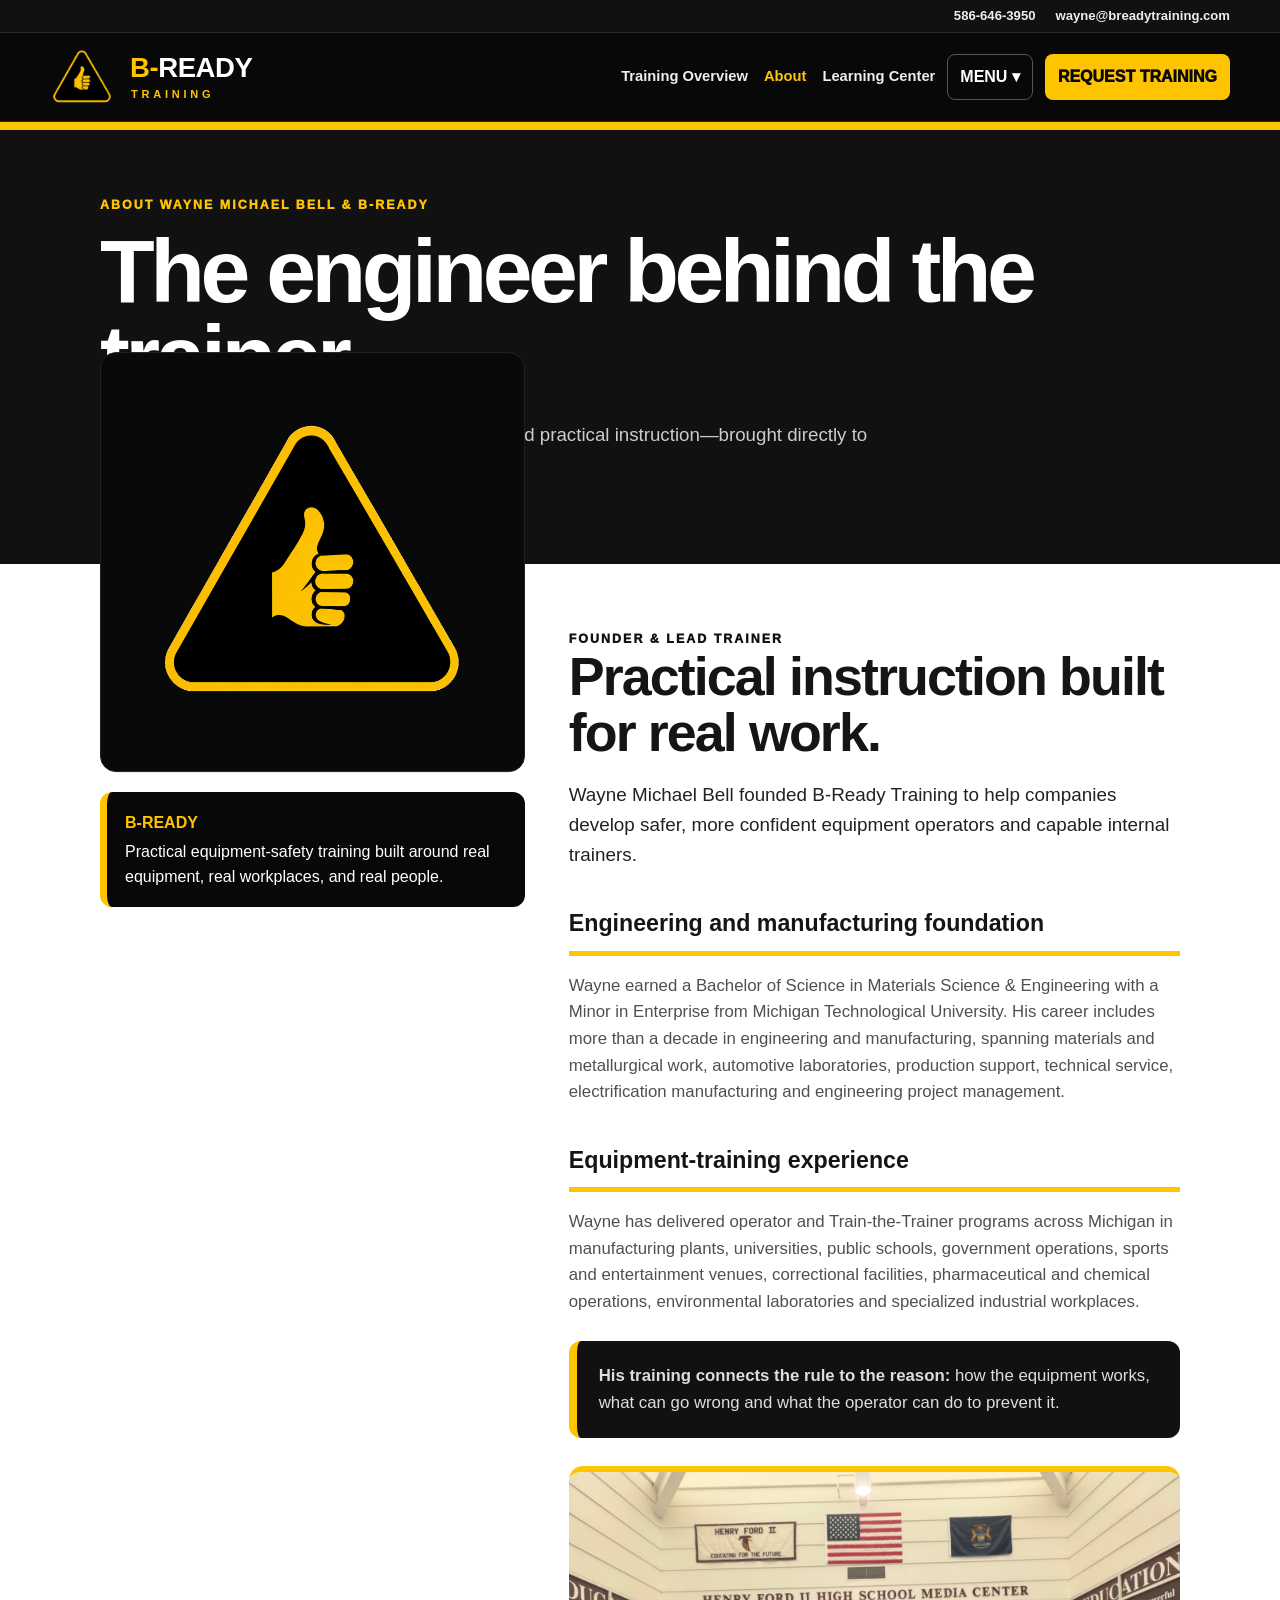
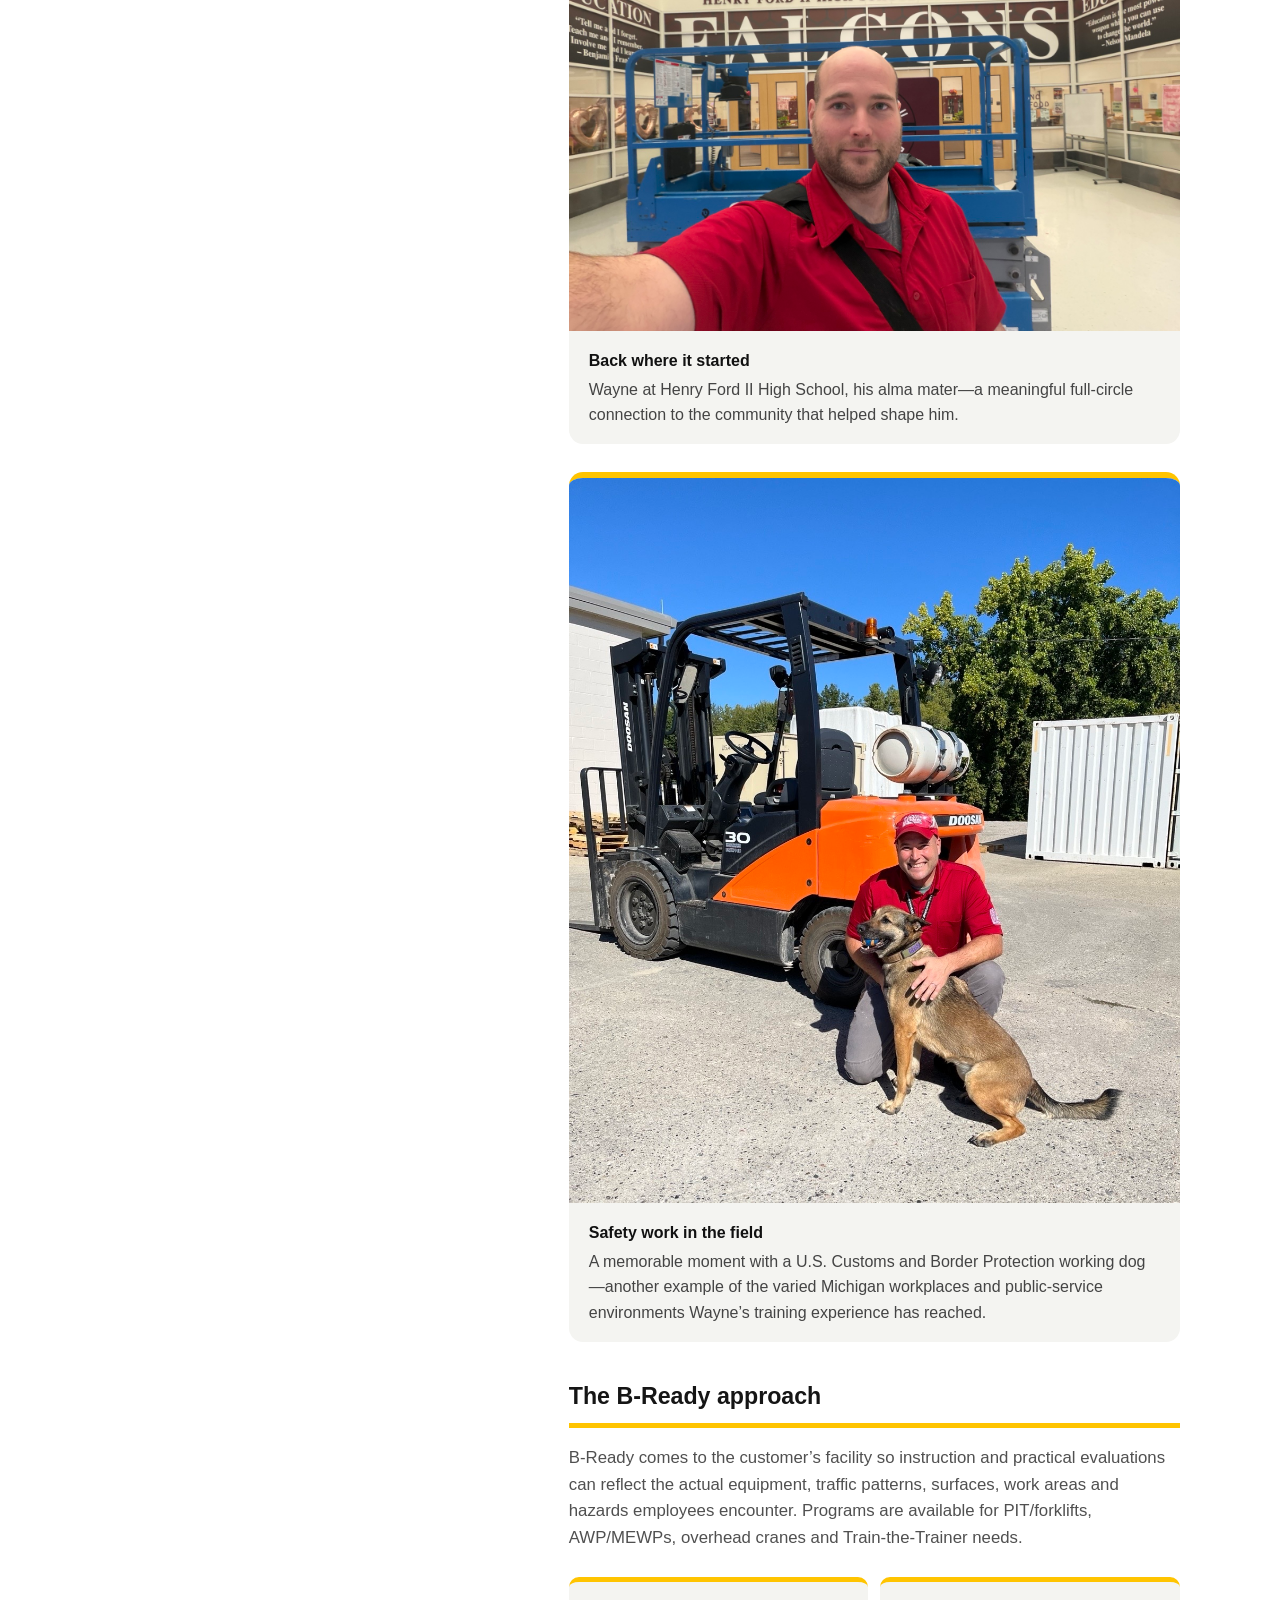
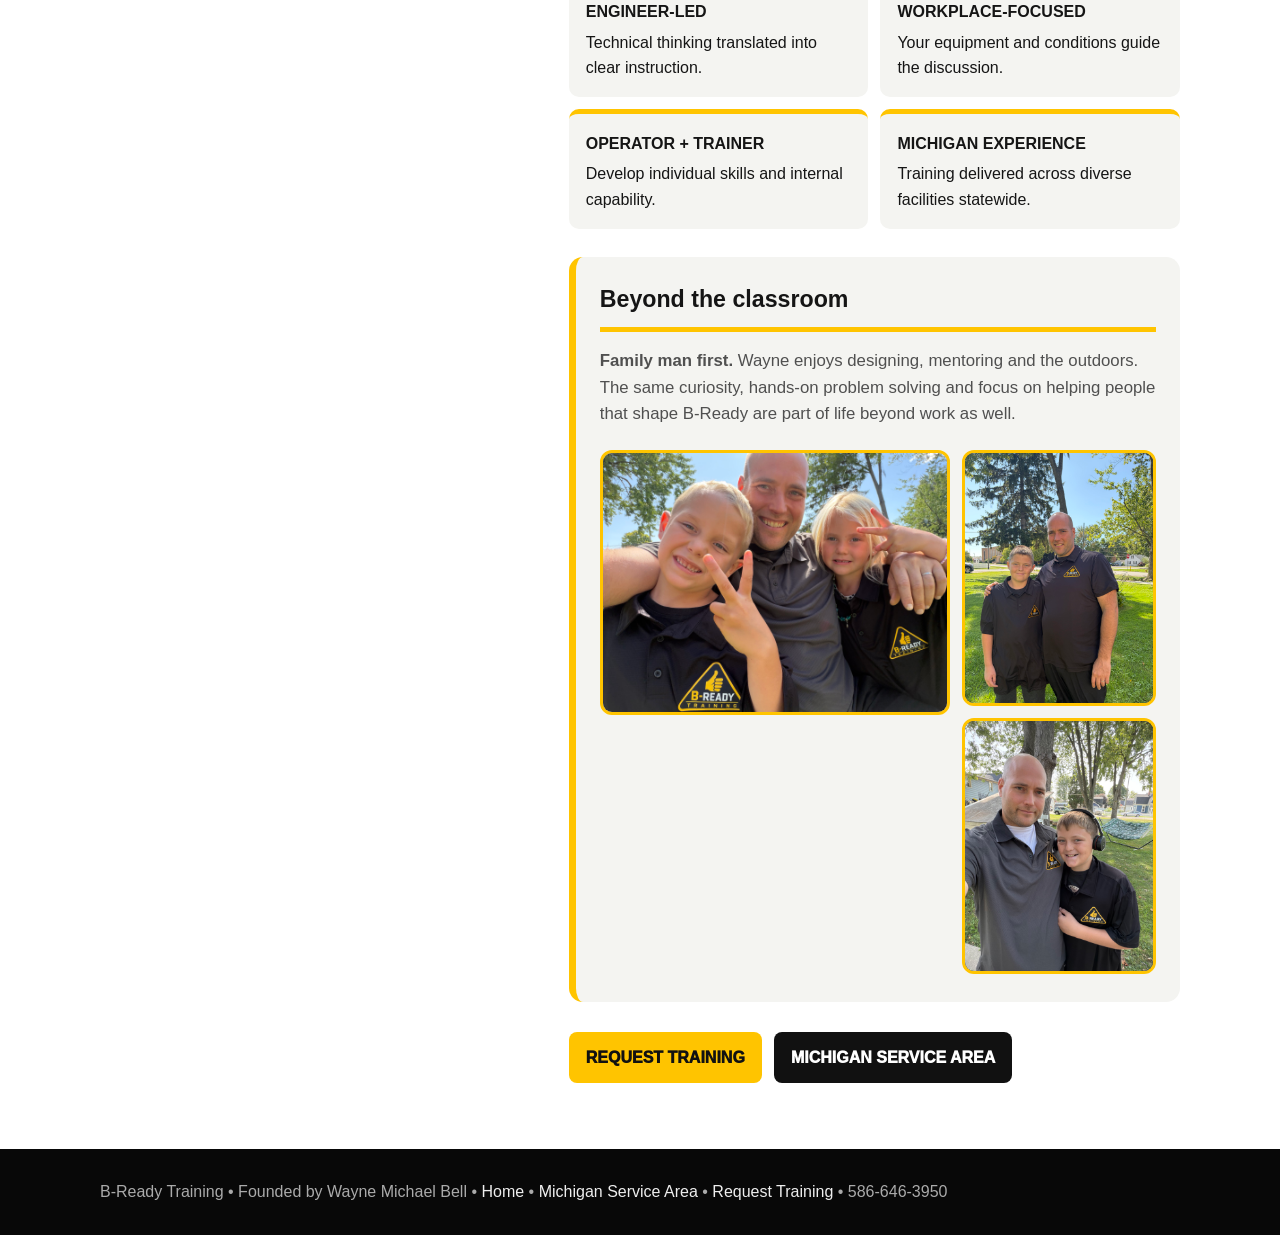
==== commit 3b688492: "Remove black trim from family collage lead photo" ====
--- a/about-b-ready.html
+++ b/about-b-ready.html
@@ -9,7 +9,7 @@
 <meta name="robots" content="index,follow,max-image-preview:large">
 <meta name="author" content="Wayne Michael Bell">
 <style>
-*{box-sizing:border-box}:root{--y:#ffc400;--k:#080808;--g:#f4f4f1;--line:#ddd}body{margin:0;font-family:Arial,Helvetica,sans-serif;color:#151515;line-height:1.58}.wrap{width:min(1080px,calc(100% - 36px));margin:auto}header,footer{background:#080808;color:#fff}.placeholder{height:80px}.hero{background:#111;color:#fff;border-top:8px solid var(--y);padding:66px 0}.eyebrow{color:var(--y);font-size:.78rem;font-weight:950;letter-spacing:.16em}.hero h1{font-size:clamp(3rem,7vw,5.6rem);line-height:.96;letter-spacing:-.05em;margin:12px 0 20px}.hero p{max-width:790px;color:#ccc;font-size:1.17rem}.profile{padding:66px 0}.profile-grid{display:grid;grid-template-columns:.82fr 1.18fr;gap:44px;align-items:start}.portrait{position:sticky;top:50vh;transform:translateY(-50%)}.portrait-logo{background:#090909;border-radius:16px;border:1px solid #222;padding:44px 28px;text-align:center}.portrait-logo img{width:min(100%,330px);height:auto;display:block;margin:auto;object-fit:contain}.caption{background:var(--k);color:#fff;border-left:7px solid var(--y);padding:18px;border-radius:12px;margin-top:20px}.caption b{display:block;color:var(--y);margin-bottom:4px}.content h2{font-size:clamp(2.1rem,4.2vw,3.6rem);line-height:1.03;margin:0 0 20px;letter-spacing:-.035em}.content h3{font-size:1.45rem;margin:36px 0 10px;border-bottom:5px solid var(--y);padding-bottom:9px}.content p{color:#505050;font-size:1.05rem}.content .intro{font-size:1.18rem;color:#222}.field-photo{margin:28px 0;background:var(--g);border-radius:14px;overflow:hidden;border-top:6px solid var(--y)}.field-photo img{display:block;width:100%;height:auto}.field-photo figcaption{padding:17px 20px;color:#444}.field-photo figcaption b{display:block;color:#111;margin-bottom:4px}.highlight{background:#111;color:#fff;border-left:8px solid var(--y);border-radius:12px;padding:22px;margin:26px 0}.highlight p{color:#ddd;margin:0}.facts{display:grid;grid-template-columns:1fr 1fr;gap:12px;margin:26px 0}.fact{background:var(--g);border-top:5px solid var(--y);border-radius:10px;padding:17px}.fact b{display:block;margin-bottom:5px}.beyond{background:var(--g);border-radius:14px;padding:24px;margin-top:28px;border-left:7px solid var(--y)}.beyond h3{margin-top:0}.family-collage{display:grid;grid-template-columns:1.45fr .8fr;grid-template-rows:1fr 1fr;gap:12px;margin:22px 0 4px}.family-shot{margin:0;background:#111;border:3px solid var(--y);border-radius:12px;overflow:hidden;display:flex;align-items:center;justify-content:center}.family-shot:first-child{grid-row:1 / span 2}.family-shot img{display:block;width:100%;height:100%;object-fit:contain;background:#111}.family-shot:first-child{min-height:430px}.family-shot:not(:first-child){min-height:205px}.actions{display:flex;gap:12px;flex-wrap:wrap;margin-top:30px}.btn{display:inline-block;background:var(--y);color:#111;text-decoration:none;font-weight:950;padding:13px 17px;border-radius:8px}.btn.dark{background:#111;color:#fff}footer{padding:30px 0;color:#aaa}footer a{color:#eee;text-decoration:none}@media(max-width:800px){.profile-grid{grid-template-columns:1fr}.portrait{position:static;transform:none;max-width:520px}.facts{grid-template-columns:1fr}.family-collage{grid-template-columns:1fr 1fr;grid-template-rows:auto}.family-shot:first-child{grid-column:1 / -1;grid-row:auto;min-height:0}.family-shot:not(:first-child){min-height:0}.family-shot img{height:auto;object-fit:contain}}@media(max-width:520px){.wrap{width:min(100% - 24px,1080px)}.hero,.profile{padding:52px 0}.family-collage{grid-template-columns:1fr}.family-shot:first-child{grid-column:auto}}
+*{box-sizing:border-box}:root{--y:#ffc400;--k:#080808;--g:#f4f4f1;--line:#ddd}body{margin:0;font-family:Arial,Helvetica,sans-serif;color:#151515;line-height:1.58}.wrap{width:min(1080px,calc(100% - 36px));margin:auto}header,footer{background:#080808;color:#fff}.placeholder{height:80px}.hero{background:#111;color:#fff;border-top:8px solid var(--y);padding:66px 0}.eyebrow{color:var(--y);font-size:.78rem;font-weight:950;letter-spacing:.16em}.hero h1{font-size:clamp(3rem,7vw,5.6rem);line-height:.96;letter-spacing:-.05em;margin:12px 0 20px}.hero p{max-width:790px;color:#ccc;font-size:1.17rem}.profile{padding:66px 0}.profile-grid{display:grid;grid-template-columns:.82fr 1.18fr;gap:44px;align-items:start}.portrait{position:sticky;top:50vh;transform:translateY(-50%)}.portrait-logo{background:#090909;border-radius:16px;border:1px solid #222;padding:44px 28px;text-align:center}.portrait-logo img{width:min(100%,330px);height:auto;display:block;margin:auto;object-fit:contain}.caption{background:var(--k);color:#fff;border-left:7px solid var(--y);padding:18px;border-radius:12px;margin-top:20px}.caption b{display:block;color:var(--y);margin-bottom:4px}.content h2{font-size:clamp(2.1rem,4.2vw,3.6rem);line-height:1.03;margin:0 0 20px;letter-spacing:-.035em}.content h3{font-size:1.45rem;margin:36px 0 10px;border-bottom:5px solid var(--y);padding-bottom:9px}.content p{color:#505050;font-size:1.05rem}.content .intro{font-size:1.18rem;color:#222}.field-photo{margin:28px 0;background:var(--g);border-radius:14px;overflow:hidden;border-top:6px solid var(--y)}.field-photo img{display:block;width:100%;height:auto}.field-photo figcaption{padding:17px 20px;color:#444}.field-photo figcaption b{display:block;color:#111;margin-bottom:4px}.highlight{background:#111;color:#fff;border-left:8px solid var(--y);border-radius:12px;padding:22px;margin:26px 0}.highlight p{color:#ddd;margin:0}.facts{display:grid;grid-template-columns:1fr 1fr;gap:12px;margin:26px 0}.fact{background:var(--g);border-top:5px solid var(--y);border-radius:10px;padding:17px}.fact b{display:block;margin-bottom:5px}.beyond{background:var(--g);border-radius:14px;padding:24px;margin-top:28px;border-left:7px solid var(--y)}.beyond h3{margin-top:0}.family-collage{display:grid;grid-template-columns:1.45fr .8fr;grid-template-rows:1fr 1fr;gap:12px;margin:22px 0 4px}.family-shot{margin:0;background:#111;border:3px solid var(--y);border-radius:12px;overflow:hidden;display:flex;align-items:center;justify-content:center}.family-shot:first-child{grid-row:1 / span 2;min-height:0;align-self:start;background:transparent}.family-shot img{display:block;width:100%;height:100%;object-fit:contain;background:#111}.family-shot:first-child img{height:auto;object-fit:initial;background:transparent}.family-shot:not(:first-child){min-height:205px}.actions{display:flex;gap:12px;flex-wrap:wrap;margin-top:30px}.btn{display:inline-block;background:var(--y);color:#111;text-decoration:none;font-weight:950;padding:13px 17px;border-radius:8px}.btn.dark{background:#111;color:#fff}footer{padding:30px 0;color:#aaa}footer a{color:#eee;text-decoration:none}@media(max-width:800px){.profile-grid{grid-template-columns:1fr}.portrait{position:static;transform:none;max-width:520px}.facts{grid-template-columns:1fr}.family-collage{grid-template-columns:1fr 1fr;grid-template-rows:auto}.family-shot:first-child{grid-column:1 / -1;grid-row:auto;min-height:0}.family-shot:not(:first-child){min-height:0}.family-shot img{height:auto;object-fit:contain}}@media(max-width:520px){.wrap{width:min(100% - 24px,1080px)}.hero,.profile{padding:52px 0}.family-collage{grid-template-columns:1fr}.family-shot:first-child{grid-column:auto}}
 </style>
 </head>
 <body>
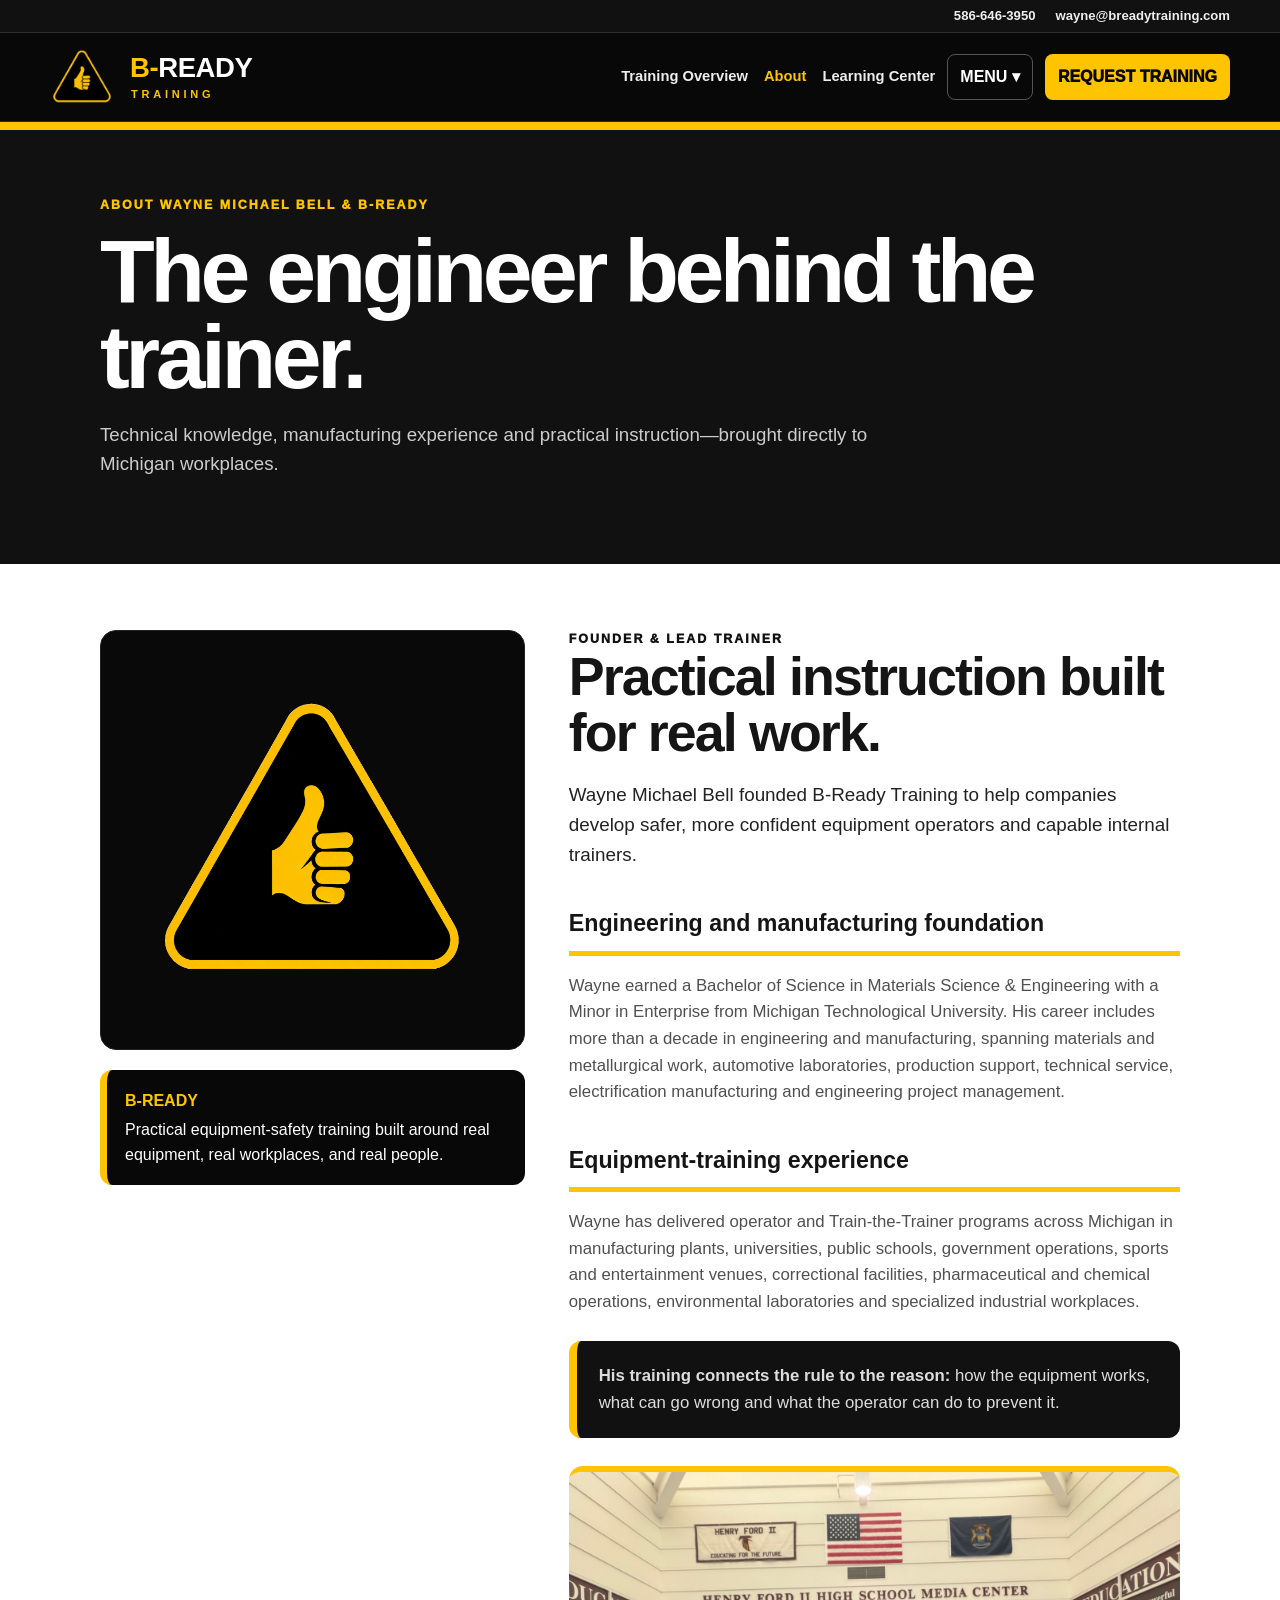
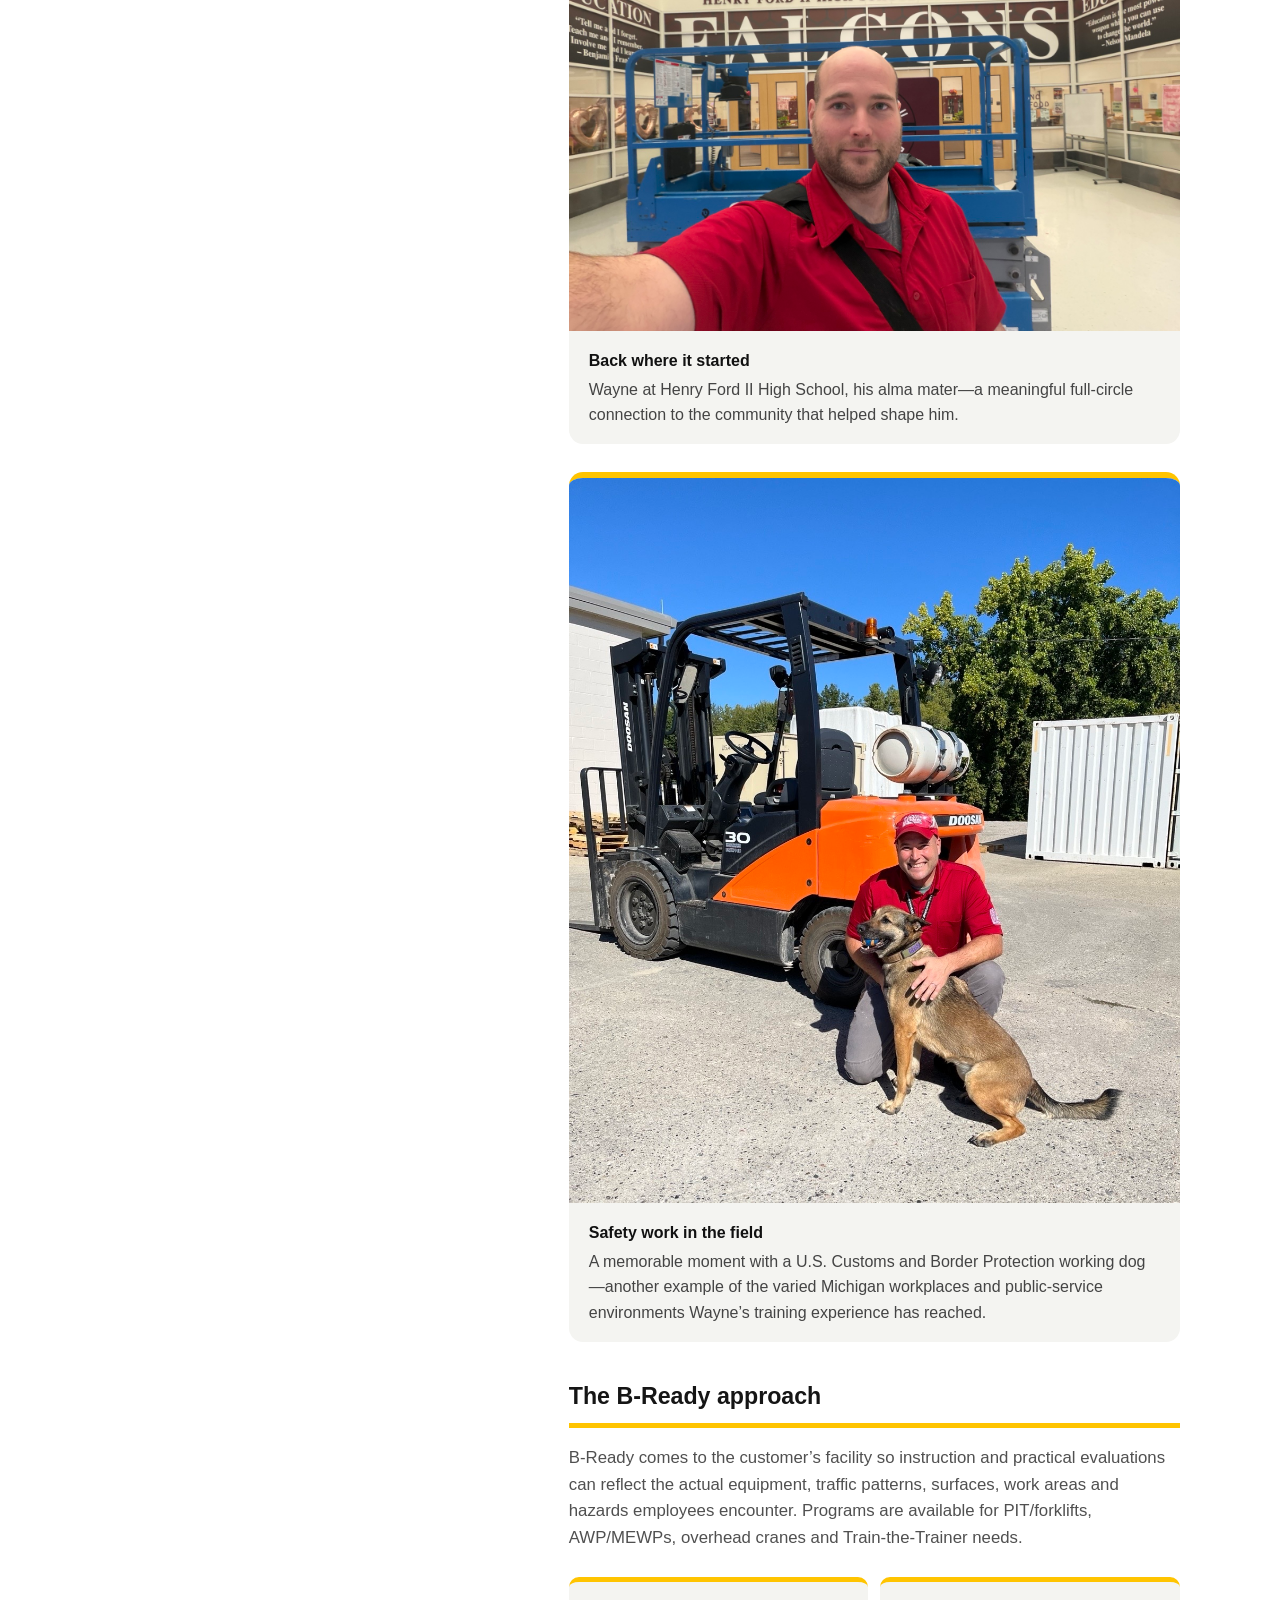
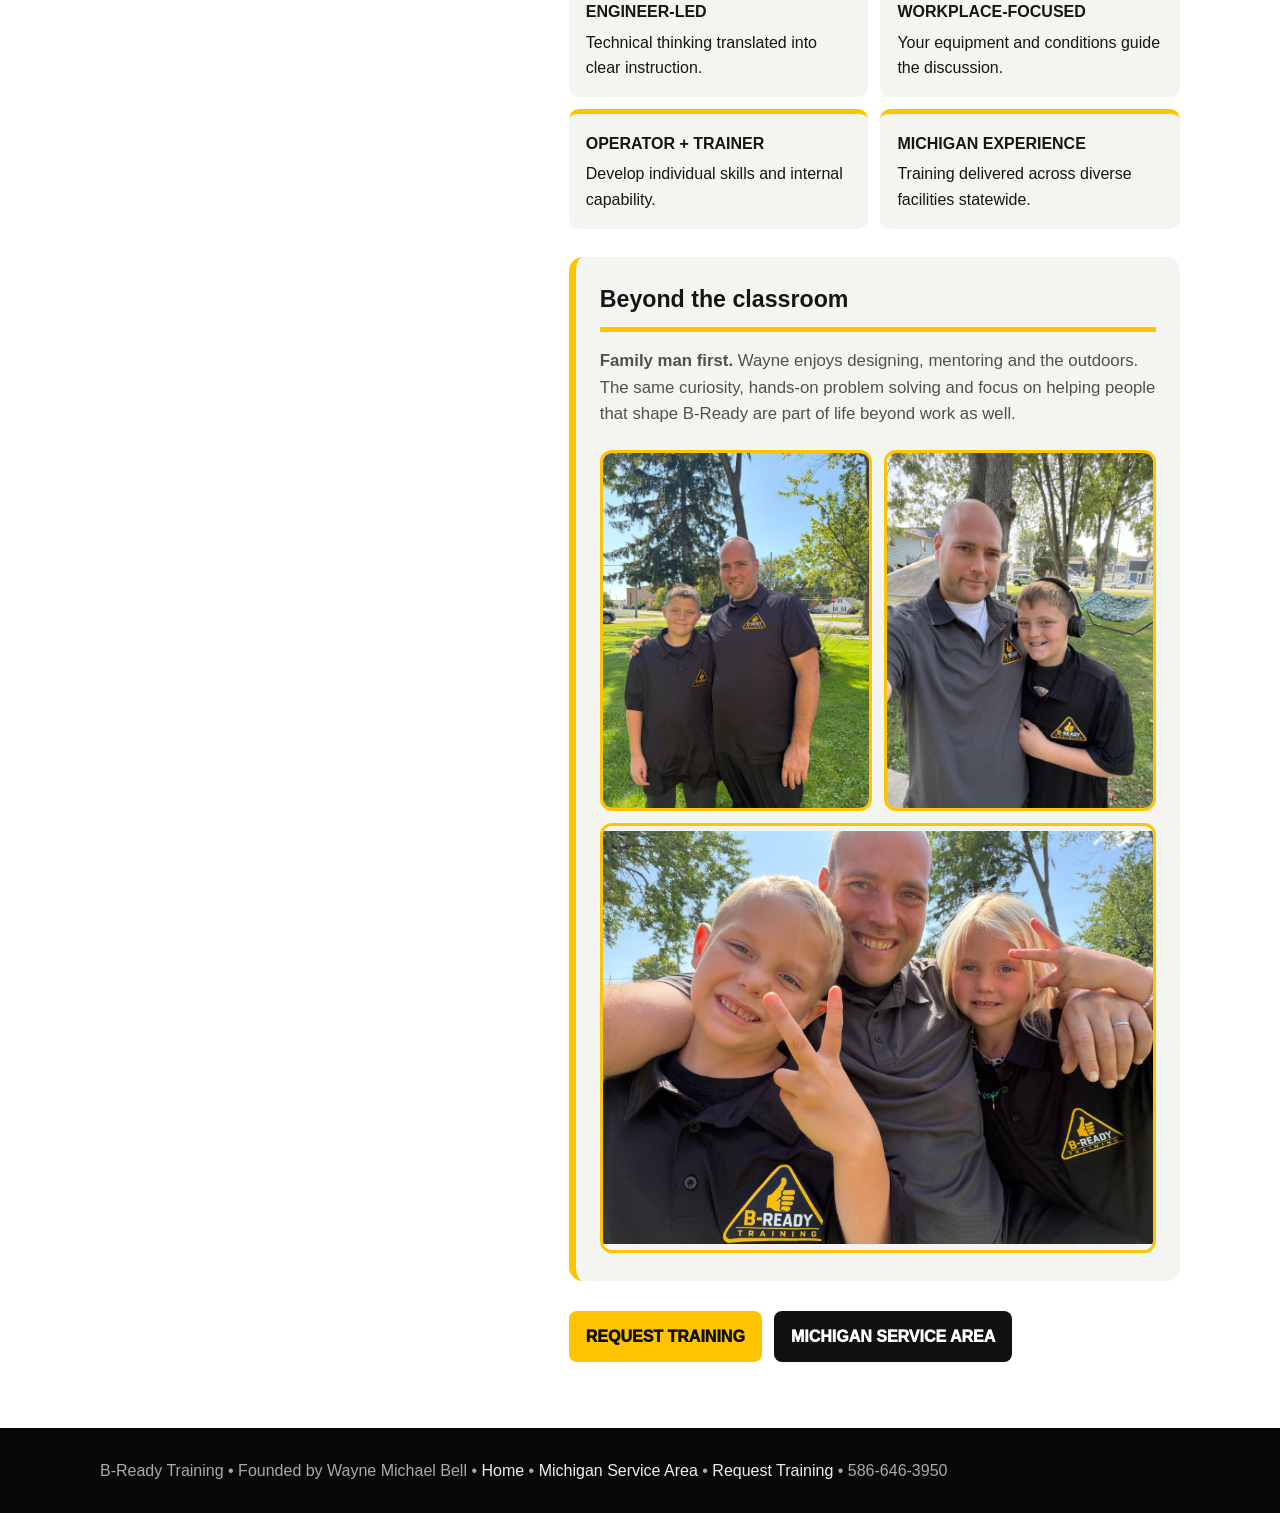
==== commit dbd45895: "Fix About logo layout and family collage order" ====
--- a/about-b-ready.html
+++ b/about-b-ready.html
@@ -9,7 +9,7 @@
 <meta name="robots" content="index,follow,max-image-preview:large">
 <meta name="author" content="Wayne Michael Bell">
 <style>
-*{box-sizing:border-box}:root{--y:#ffc400;--k:#080808;--g:#f4f4f1;--line:#ddd}body{margin:0;font-family:Arial,Helvetica,sans-serif;color:#151515;line-height:1.58}.wrap{width:min(1080px,calc(100% - 36px));margin:auto}header,footer{background:#080808;color:#fff}.placeholder{height:80px}.hero{background:#111;color:#fff;border-top:8px solid var(--y);padding:66px 0}.eyebrow{color:var(--y);font-size:.78rem;font-weight:950;letter-spacing:.16em}.hero h1{font-size:clamp(3rem,7vw,5.6rem);line-height:.96;letter-spacing:-.05em;margin:12px 0 20px}.hero p{max-width:790px;color:#ccc;font-size:1.17rem}.profile{padding:66px 0}.profile-grid{display:grid;grid-template-columns:.82fr 1.18fr;gap:44px;align-items:start}.portrait{position:sticky;top:50vh;transform:translateY(-50%)}.portrait-logo{background:#090909;border-radius:16px;border:1px solid #222;padding:44px 28px;text-align:center}.portrait-logo img{width:min(100%,330px);height:auto;display:block;margin:auto;object-fit:contain}.caption{background:var(--k);color:#fff;border-left:7px solid var(--y);padding:18px;border-radius:12px;margin-top:20px}.caption b{display:block;color:var(--y);margin-bottom:4px}.content h2{font-size:clamp(2.1rem,4.2vw,3.6rem);line-height:1.03;margin:0 0 20px;letter-spacing:-.035em}.content h3{font-size:1.45rem;margin:36px 0 10px;border-bottom:5px solid var(--y);padding-bottom:9px}.content p{color:#505050;font-size:1.05rem}.content .intro{font-size:1.18rem;color:#222}.field-photo{margin:28px 0;background:var(--g);border-radius:14px;overflow:hidden;border-top:6px solid var(--y)}.field-photo img{display:block;width:100%;height:auto}.field-photo figcaption{padding:17px 20px;color:#444}.field-photo figcaption b{display:block;color:#111;margin-bottom:4px}.highlight{background:#111;color:#fff;border-left:8px solid var(--y);border-radius:12px;padding:22px;margin:26px 0}.highlight p{color:#ddd;margin:0}.facts{display:grid;grid-template-columns:1fr 1fr;gap:12px;margin:26px 0}.fact{background:var(--g);border-top:5px solid var(--y);border-radius:10px;padding:17px}.fact b{display:block;margin-bottom:5px}.beyond{background:var(--g);border-radius:14px;padding:24px;margin-top:28px;border-left:7px solid var(--y)}.beyond h3{margin-top:0}.family-collage{display:grid;grid-template-columns:1.45fr .8fr;grid-template-rows:1fr 1fr;gap:12px;margin:22px 0 4px}.family-shot{margin:0;background:#111;border:3px solid var(--y);border-radius:12px;overflow:hidden;display:flex;align-items:center;justify-content:center}.family-shot:first-child{grid-row:1 / span 2;min-height:0;align-self:start;background:transparent}.family-shot img{display:block;width:100%;height:100%;object-fit:contain;background:#111}.family-shot:first-child img{height:auto;object-fit:initial;background:transparent}.family-shot:not(:first-child){min-height:205px}.actions{display:flex;gap:12px;flex-wrap:wrap;margin-top:30px}.btn{display:inline-block;background:var(--y);color:#111;text-decoration:none;font-weight:950;padding:13px 17px;border-radius:8px}.btn.dark{background:#111;color:#fff}footer{padding:30px 0;color:#aaa}footer a{color:#eee;text-decoration:none}@media(max-width:800px){.profile-grid{grid-template-columns:1fr}.portrait{position:static;transform:none;max-width:520px}.facts{grid-template-columns:1fr}.family-collage{grid-template-columns:1fr 1fr;grid-template-rows:auto}.family-shot:first-child{grid-column:1 / -1;grid-row:auto;min-height:0}.family-shot:not(:first-child){min-height:0}.family-shot img{height:auto;object-fit:contain}}@media(max-width:520px){.wrap{width:min(100% - 24px,1080px)}.hero,.profile{padding:52px 0}.family-collage{grid-template-columns:1fr}.family-shot:first-child{grid-column:auto}}
+*{box-sizing:border-box}:root{--y:#ffc400;--k:#080808;--g:#f4f4f1;--line:#ddd}body{margin:0;font-family:Arial,Helvetica,sans-serif;color:#151515;line-height:1.58}.wrap{width:min(1080px,calc(100% - 36px));margin:auto}header,footer{background:#080808;color:#fff}.placeholder{height:80px}.hero{background:#111;color:#fff;border-top:8px solid var(--y);padding:66px 0}.eyebrow{color:var(--y);font-size:.78rem;font-weight:950;letter-spacing:.16em}.hero h1{font-size:clamp(3rem,7vw,5.6rem);line-height:.96;letter-spacing:-.05em;margin:12px 0 20px}.hero p{max-width:790px;color:#ccc;font-size:1.17rem}.profile{padding:66px 0}.profile-grid{display:grid;grid-template-columns:.82fr 1.18fr;gap:44px;align-items:start}.portrait{position:sticky;top:120px;transform:none;align-self:start}.portrait-logo{background:#090909;border-radius:16px;border:1px solid #222;padding:44px 28px;text-align:center}.portrait-logo img{width:min(100%,330px);height:auto;display:block;margin:auto;object-fit:contain}.caption{background:var(--k);color:#fff;border-left:7px solid var(--y);padding:18px;border-radius:12px;margin-top:20px}.caption b{display:block;color:var(--y);margin-bottom:4px}.content h2{font-size:clamp(2.1rem,4.2vw,3.6rem);line-height:1.03;margin:0 0 20px;letter-spacing:-.035em}.content h3{font-size:1.45rem;margin:36px 0 10px;border-bottom:5px solid var(--y);padding-bottom:9px}.content p{color:#505050;font-size:1.05rem}.content .intro{font-size:1.18rem;color:#222}.field-photo{margin:28px 0;background:var(--g);border-radius:14px;overflow:hidden;border-top:6px solid var(--y)}.field-photo img{display:block;width:100%;height:auto}.field-photo figcaption{padding:17px 20px;color:#444}.field-photo figcaption b{display:block;color:#111;margin-bottom:4px}.highlight{background:#111;color:#fff;border-left:8px solid var(--y);border-radius:12px;padding:22px;margin:26px 0}.highlight p{color:#ddd;margin:0}.facts{display:grid;grid-template-columns:1fr 1fr;gap:12px;margin:26px 0}.fact{background:var(--g);border-top:5px solid var(--y);border-radius:10px;padding:17px}.fact b{display:block;margin-bottom:5px}.beyond{background:var(--g);border-radius:14px;padding:24px;margin-top:28px;border-left:7px solid var(--y)}.beyond h3{margin-top:0}.family-collage{display:grid;grid-template-columns:1fr 1fr;grid-template-areas:"small1 small2" "large large";gap:12px;margin:22px 0 4px}.family-shot{margin:0;background:var(--g);border:3px solid var(--y);border-radius:12px;overflow:hidden;display:flex;align-items:center;justify-content:center}.family-shot img{display:block;width:100%;height:100%;object-fit:contain;background:var(--g)}.family-shot.small-1{grid-area:small1;min-height:205px}.family-shot.small-2{grid-area:small2;min-height:205px}.family-shot.large{grid-area:large;min-height:430px}.actions{display:flex;gap:12px;flex-wrap:wrap;margin-top:30px}.btn{display:inline-block;background:var(--y);color:#111;text-decoration:none;font-weight:950;padding:13px 17px;border-radius:8px}.btn.dark{background:#111;color:#fff}footer{padding:30px 0;color:#aaa}footer a{color:#eee;text-decoration:none}@media(max-width:800px){.profile-grid{grid-template-columns:1fr}.portrait{position:static;transform:none;max-width:520px}.facts{grid-template-columns:1fr}.family-collage{grid-template-columns:1fr;grid-template-areas:"small1" "small2" "large"}.family-shot.small-1,.family-shot.small-2,.family-shot.large{min-height:0}.family-shot img{height:auto}}@media(max-width:520px){.wrap{width:min(100% - 24px,1080px)}.hero,.profile{padding:52px 0}}
 </style>
 </head>
 <body>
@@ -17,17 +17,17 @@
 <main>
 <section class="hero"><div class="wrap"><div class="eyebrow">ABOUT WAYNE MICHAEL BELL &amp; B-READY</div><h1>The engineer behind the trainer.</h1><p>Technical knowledge, manufacturing experience and practical instruction—brought directly to Michigan workplaces.</p></div></section>
 <section class="profile"><div class="wrap profile-grid">
-<aside class="portrait"><div class="portrait-logo"><img src="bready-symbol-transparent.png?v=20260914e" alt="B-Ready Training master thumbs-up logo" loading="eager"></div><div class="caption"><b>B-READY</b>Practical equipment-safety training built around real equipment, real workplaces, and real people.</div></aside>
+<aside class="portrait"><div class="portrait-logo"><img src="bready-symbol-transparent.png?v=20260914f" alt="B-Ready Training master thumbs-up logo" loading="eager"></div><div class="caption"><b>B-READY</b>Practical equipment-safety training built around real equipment, real workplaces, and real people.</div></aside>
 <div class="content"><div class="eyebrow" style="color:#111">FOUNDER &amp; LEAD TRAINER</div><h2>Practical instruction built for real work.</h2><p class="intro">Wayne Michael Bell founded B-Ready Training to help companies develop safer, more confident equipment operators and capable internal trainers.</p>
 <h3>Engineering and manufacturing foundation</h3><p>Wayne earned a Bachelor of Science in Materials Science &amp; Engineering with a Minor in Enterprise from Michigan Technological University. His career includes more than a decade in engineering and manufacturing, spanning materials and metallurgical work, automotive laboratories, production support, technical service, electrification manufacturing and engineering project management.</p>
 <h3>Equipment-training experience</h3><p>Wayne has delivered operator and Train-the-Trainer programs across Michigan in manufacturing plants, universities, public schools, government operations, sports and entertainment venues, correctional facilities, pharmaceutical and chemical operations, environmental laboratories and specialized industrial workplaces.</p>
 <div class="highlight"><p><strong>His training connects the rule to the reason:</strong> how the equipment works, what can go wrong and what the operator can do to prevent it.</p></div>
-<figure class="field-photo"><img src="falcon.jpeg?v=20260914e" alt="Wayne Michael Bell at Henry Ford II High School" loading="lazy"><figcaption><b>Back where it started</b>Wayne at Henry Ford II High School, his alma mater—a meaningful full-circle connection to the community that helped shape him.</figcaption></figure>
-<figure class="field-photo"><img src="dog.jpg?v=20260914e" alt="Wayne Michael Bell with a U.S. Customs and Border Protection working dog during equipment safety work" loading="lazy"><figcaption><b>Safety work in the field</b>A memorable moment with a U.S. Customs and Border Protection working dog—another example of the varied Michigan workplaces and public-service environments Wayne’s training experience has reached.</figcaption></figure>
+<figure class="field-photo"><img src="falcon.jpeg?v=20260914f" alt="Wayne Michael Bell at Henry Ford II High School" loading="lazy"><figcaption><b>Back where it started</b>Wayne at Henry Ford II High School, his alma mater—a meaningful full-circle connection to the community that helped shape him.</figcaption></figure>
+<figure class="field-photo"><img src="dog.jpg?v=20260914f" alt="Wayne Michael Bell with a U.S. Customs and Border Protection working dog during equipment safety work" loading="lazy"><figcaption><b>Safety work in the field</b>A memorable moment with a U.S. Customs and Border Protection working dog—another example of the varied Michigan workplaces and public-service environments Wayne’s training experience has reached.</figcaption></figure>
 <h3>The B-Ready approach</h3><p>B-Ready comes to the customer’s facility so instruction and practical evaluations can reflect the actual equipment, traffic patterns, surfaces, work areas and hazards employees encounter. Programs are available for PIT/forklifts, AWP/MEWPs, overhead cranes and Train-the-Trainer needs.</p>
 <div class="facts"><div class="fact"><b>ENGINEER-LED</b>Technical thinking translated into clear instruction.</div><div class="fact"><b>WORKPLACE-FOCUSED</b>Your equipment and conditions guide the discussion.</div><div class="fact"><b>OPERATOR + TRAINER</b>Develop individual skills and internal capability.</div><div class="fact"><b>MICHIGAN EXPERIENCE</b>Training delivered across diverse facilities statewide.</div></div>
 <div class="beyond"><h3>Beyond the classroom</h3><p><strong>Family man first.</strong> Wayne enjoys designing, mentoring and the outdoors. The same curiosity, hands-on problem solving and focus on helping people that shape B-Ready are part of life beyond work as well.</p>
-<div class="family-collage" aria-label="Wayne Michael Bell with his children"><figure class="family-shot"><img src="1.jpeg?v=20260914e" alt="Wayne Michael Bell with his children" loading="lazy"></figure><figure class="family-shot"><img src="2.jpeg?v=20260914e" alt="Wayne Michael Bell with his son wearing B-Ready Training shirts" loading="lazy"></figure><figure class="family-shot"><img src="3.jpeg?v=20260914e" alt="Wayne Michael Bell with his son wearing B-Ready Training shirts" loading="lazy"></figure></div></div>
+<div class="family-collage" aria-label="Wayne Michael Bell with his children"><figure class="family-shot small-1"><img src="2.jpeg?v=20260914f" alt="Wayne Michael Bell with his son wearing B-Ready Training shirts" loading="lazy"></figure><figure class="family-shot small-2"><img src="3.jpeg?v=20260914f" alt="Wayne Michael Bell with his son wearing B-Ready Training shirts" loading="lazy"></figure><figure class="family-shot large"><img src="1.jpeg?v=20260914f" alt="Wayne Michael Bell with his children" loading="lazy"></figure></div></div>
 <div class="actions"><a class="btn" href="request-training.html">REQUEST TRAINING</a><a class="btn dark" href="service-area.html">MICHIGAN SERVICE AREA</a></div>
 </div></div></section>
 </main>
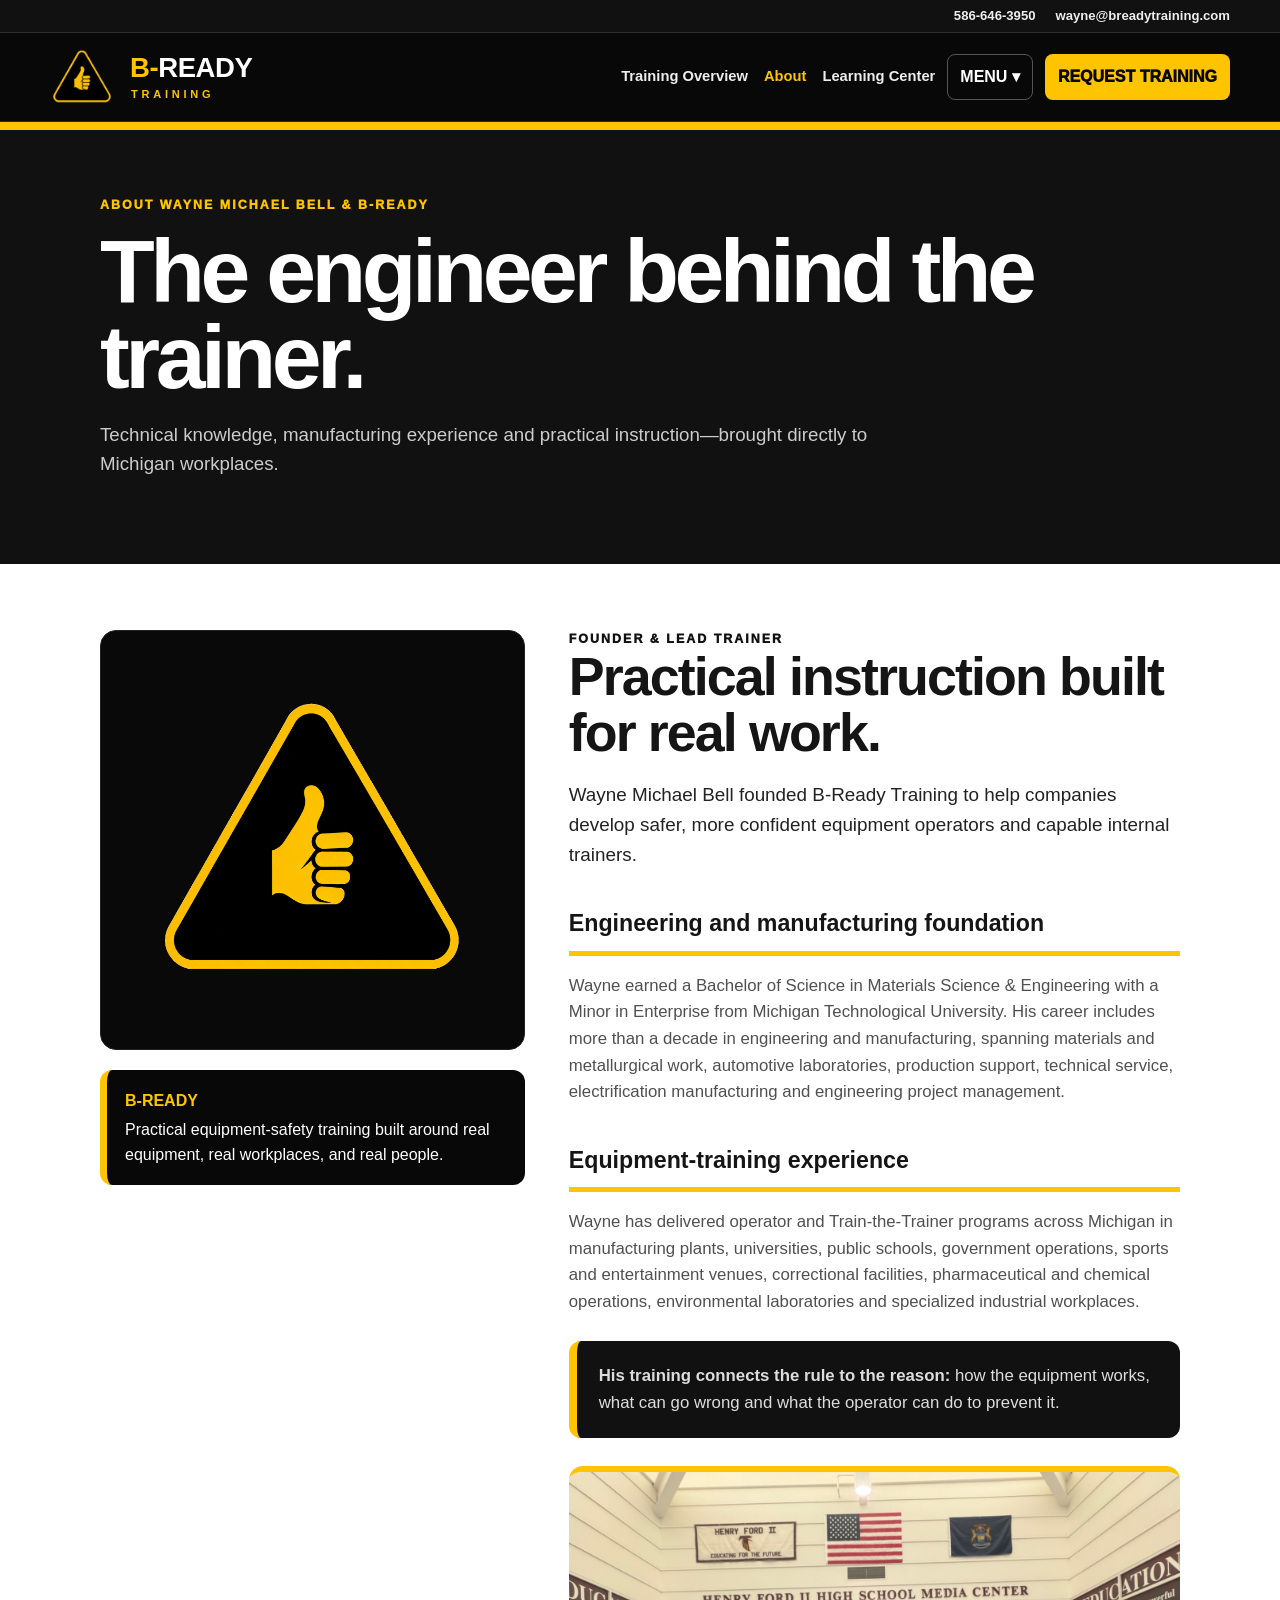
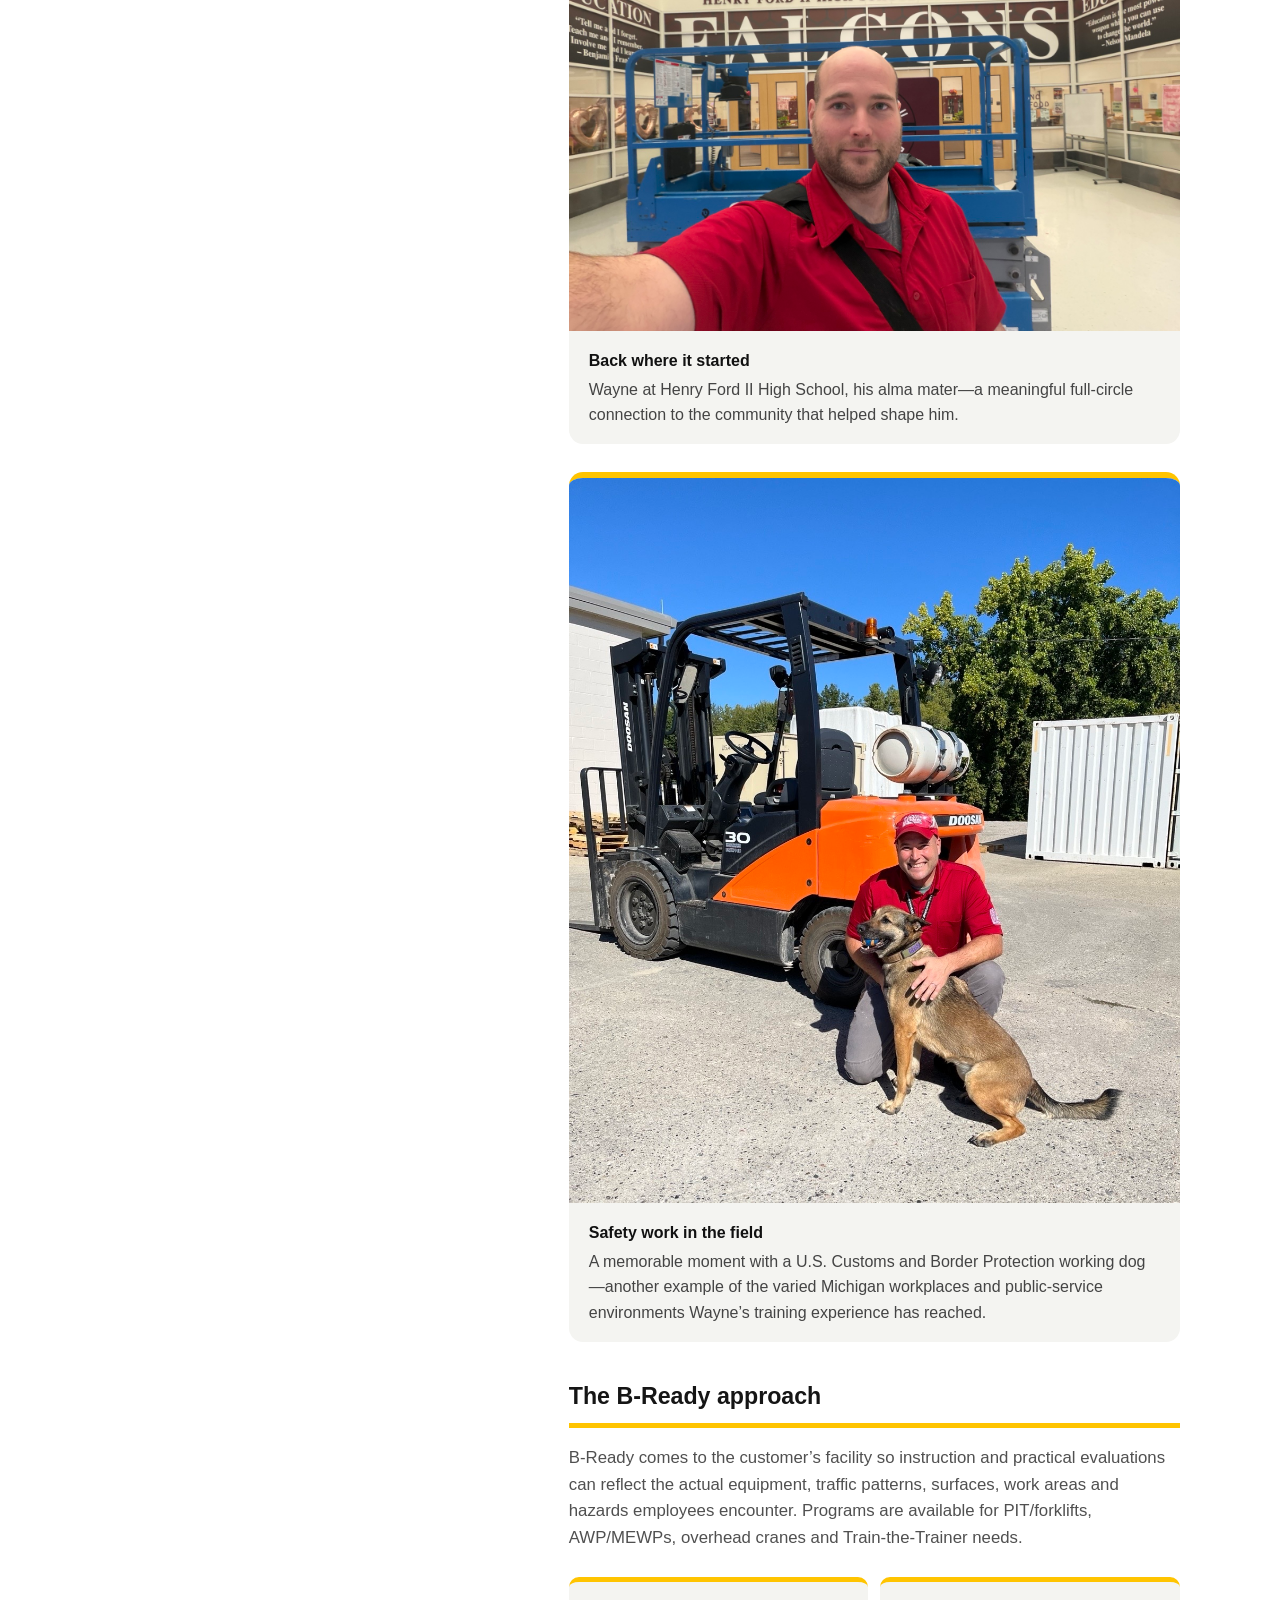
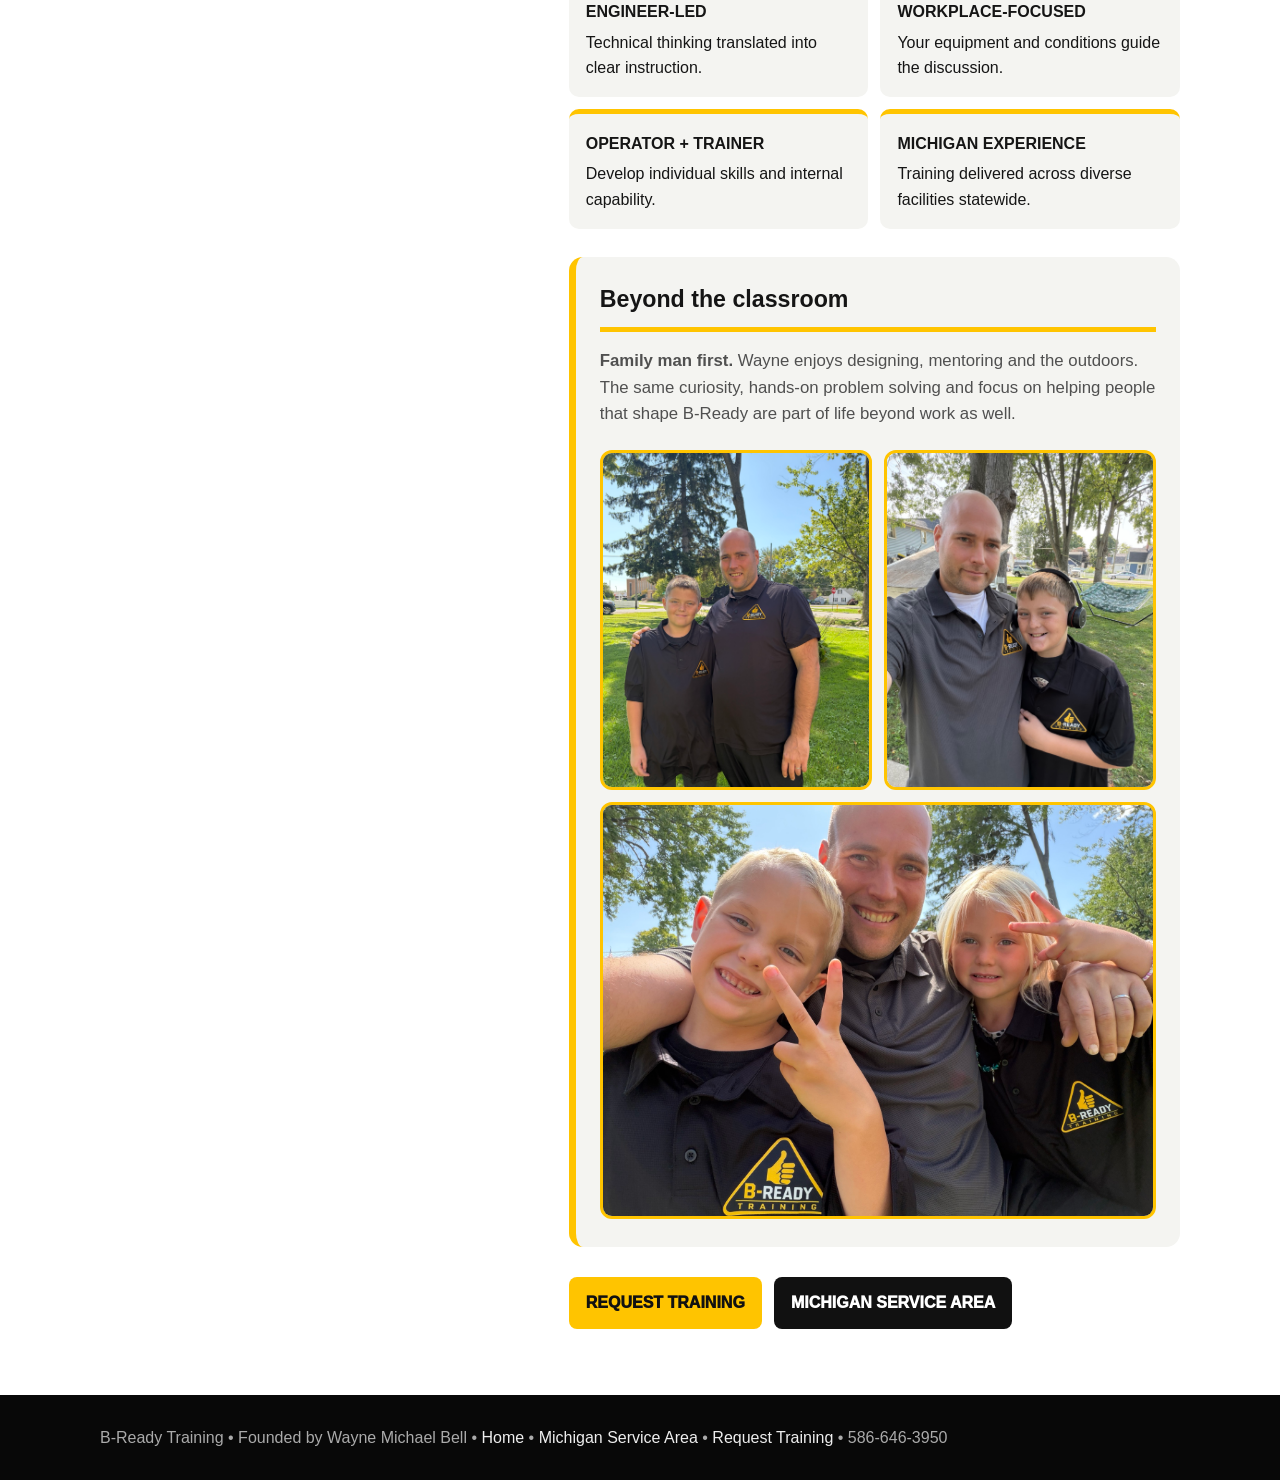
==== commit 9298c9f0: "Refine About page logo positioning and family photo crops" ====
--- a/about-b-ready.html
+++ b/about-b-ready.html
@@ -9,7 +9,7 @@
 <meta name="robots" content="index,follow,max-image-preview:large">
 <meta name="author" content="Wayne Michael Bell">
 <style>
-*{box-sizing:border-box}:root{--y:#ffc400;--k:#080808;--g:#f4f4f1;--line:#ddd}body{margin:0;font-family:Arial,Helvetica,sans-serif;color:#151515;line-height:1.58}.wrap{width:min(1080px,calc(100% - 36px));margin:auto}header,footer{background:#080808;color:#fff}.placeholder{height:80px}.hero{background:#111;color:#fff;border-top:8px solid var(--y);padding:66px 0}.eyebrow{color:var(--y);font-size:.78rem;font-weight:950;letter-spacing:.16em}.hero h1{font-size:clamp(3rem,7vw,5.6rem);line-height:.96;letter-spacing:-.05em;margin:12px 0 20px}.hero p{max-width:790px;color:#ccc;font-size:1.17rem}.profile{padding:66px 0}.profile-grid{display:grid;grid-template-columns:.82fr 1.18fr;gap:44px;align-items:start}.portrait{position:sticky;top:120px;transform:none;align-self:start}.portrait-logo{background:#090909;border-radius:16px;border:1px solid #222;padding:44px 28px;text-align:center}.portrait-logo img{width:min(100%,330px);height:auto;display:block;margin:auto;object-fit:contain}.caption{background:var(--k);color:#fff;border-left:7px solid var(--y);padding:18px;border-radius:12px;margin-top:20px}.caption b{display:block;color:var(--y);margin-bottom:4px}.content h2{font-size:clamp(2.1rem,4.2vw,3.6rem);line-height:1.03;margin:0 0 20px;letter-spacing:-.035em}.content h3{font-size:1.45rem;margin:36px 0 10px;border-bottom:5px solid var(--y);padding-bottom:9px}.content p{color:#505050;font-size:1.05rem}.content .intro{font-size:1.18rem;color:#222}.field-photo{margin:28px 0;background:var(--g);border-radius:14px;overflow:hidden;border-top:6px solid var(--y)}.field-photo img{display:block;width:100%;height:auto}.field-photo figcaption{padding:17px 20px;color:#444}.field-photo figcaption b{display:block;color:#111;margin-bottom:4px}.highlight{background:#111;color:#fff;border-left:8px solid var(--y);border-radius:12px;padding:22px;margin:26px 0}.highlight p{color:#ddd;margin:0}.facts{display:grid;grid-template-columns:1fr 1fr;gap:12px;margin:26px 0}.fact{background:var(--g);border-top:5px solid var(--y);border-radius:10px;padding:17px}.fact b{display:block;margin-bottom:5px}.beyond{background:var(--g);border-radius:14px;padding:24px;margin-top:28px;border-left:7px solid var(--y)}.beyond h3{margin-top:0}.family-collage{display:grid;grid-template-columns:1fr 1fr;grid-template-areas:"small1 small2" "large large";gap:12px;margin:22px 0 4px}.family-shot{margin:0;background:var(--g);border:3px solid var(--y);border-radius:12px;overflow:hidden;display:flex;align-items:center;justify-content:center}.family-shot img{display:block;width:100%;height:100%;object-fit:contain;background:var(--g)}.family-shot.small-1{grid-area:small1;min-height:205px}.family-shot.small-2{grid-area:small2;min-height:205px}.family-shot.large{grid-area:large;min-height:430px}.actions{display:flex;gap:12px;flex-wrap:wrap;margin-top:30px}.btn{display:inline-block;background:var(--y);color:#111;text-decoration:none;font-weight:950;padding:13px 17px;border-radius:8px}.btn.dark{background:#111;color:#fff}footer{padding:30px 0;color:#aaa}footer a{color:#eee;text-decoration:none}@media(max-width:800px){.profile-grid{grid-template-columns:1fr}.portrait{position:static;transform:none;max-width:520px}.facts{grid-template-columns:1fr}.family-collage{grid-template-columns:1fr;grid-template-areas:"small1" "small2" "large"}.family-shot.small-1,.family-shot.small-2,.family-shot.large{min-height:0}.family-shot img{height:auto}}@media(max-width:520px){.wrap{width:min(100% - 24px,1080px)}.hero,.profile{padding:52px 0}}
+*{box-sizing:border-box}:root{--y:#ffc400;--k:#080808;--g:#f4f4f1;--line:#ddd}body{margin:0;font-family:Arial,Helvetica,sans-serif;color:#151515;line-height:1.58}.wrap{width:min(1080px,calc(100% - 36px));margin:auto}header,footer{background:#080808;color:#fff}.placeholder{height:80px}.hero{background:#111;color:#fff;border-top:8px solid var(--y);padding:66px 0}.eyebrow{color:var(--y);font-size:.78rem;font-weight:950;letter-spacing:.16em}.hero h1{font-size:clamp(3rem,7vw,5.6rem);line-height:.96;letter-spacing:-.05em;margin:12px 0 20px}.hero p{max-width:790px;color:#ccc;font-size:1.17rem}.profile{padding:66px 0}.profile-grid{display:grid;grid-template-columns:.82fr 1.18fr;gap:44px;align-items:start}.portrait{position:sticky;top:170px;transform:none;align-self:start}.portrait-logo{background:#090909;border-radius:16px;border:1px solid #222;padding:44px 28px;text-align:center}.portrait-logo img{width:min(100%,330px);height:auto;display:block;margin:auto;object-fit:contain}.caption{background:var(--k);color:#fff;border-left:7px solid var(--y);padding:18px;border-radius:12px;margin-top:20px}.caption b{display:block;color:var(--y);margin-bottom:4px}.content h2{font-size:clamp(2.1rem,4.2vw,3.6rem);line-height:1.03;margin:0 0 20px;letter-spacing:-.035em}.content h3{font-size:1.45rem;margin:36px 0 10px;border-bottom:5px solid var(--y);padding-bottom:9px}.content p{color:#505050;font-size:1.05rem}.content .intro{font-size:1.18rem;color:#222}.field-photo{margin:28px 0;background:var(--g);border-radius:14px;overflow:hidden;border-top:6px solid var(--y)}.field-photo img{display:block;width:100%;height:auto}.field-photo figcaption{padding:17px 20px;color:#444}.field-photo figcaption b{display:block;color:#111;margin-bottom:4px}.highlight{background:#111;color:#fff;border-left:8px solid var(--y);border-radius:12px;padding:22px;margin:26px 0}.highlight p{color:#ddd;margin:0}.facts{display:grid;grid-template-columns:1fr 1fr;gap:12px;margin:26px 0}.fact{background:var(--g);border-top:5px solid var(--y);border-radius:10px;padding:17px}.fact b{display:block;margin-bottom:5px}.beyond{background:var(--g);border-radius:14px;padding:24px;margin-top:28px;border-left:7px solid var(--y)}.beyond h3{margin-top:0}.family-collage{display:grid;grid-template-columns:1fr 1fr;grid-template-areas:"small1 small2" "large large";gap:12px;margin:22px 0 4px}.family-shot{margin:0;border:3px solid var(--y);border-radius:12px;overflow:hidden;background:transparent}.family-shot img{display:block;width:100%;height:100%;object-fit:cover;background:transparent}.family-shot.small-1{grid-area:small1;aspect-ratio:4/5}.family-shot.small-2{grid-area:small2;aspect-ratio:4/5}.family-shot.large{grid-area:large;aspect-ratio:4/3}.family-shot.small-1 img{object-position:center 45%}.family-shot.small-2 img{object-position:center 44%}.family-shot.large img{object-position:center center}.actions{display:flex;gap:12px;flex-wrap:wrap;margin-top:30px}.btn{display:inline-block;background:var(--y);color:#111;text-decoration:none;font-weight:950;padding:13px 17px;border-radius:8px}.btn.dark{background:#111;color:#fff}footer{padding:30px 0;color:#aaa}footer a{color:#eee;text-decoration:none}@media(max-width:800px){.profile-grid{grid-template-columns:1fr}.portrait{position:static;transform:none;max-width:520px}.facts{grid-template-columns:1fr}.family-collage{grid-template-columns:1fr;grid-template-areas:"small1" "small2" "large"}.family-shot.small-1,.family-shot.small-2{aspect-ratio:4/5}.family-shot.large{aspect-ratio:4/3}}@media(max-width:520px){.wrap{width:min(100% - 24px,1080px)}.hero,.profile{padding:52px 0}}
 </style>
 </head>
 <body>
@@ -17,17 +17,17 @@
 <main>
 <section class="hero"><div class="wrap"><div class="eyebrow">ABOUT WAYNE MICHAEL BELL &amp; B-READY</div><h1>The engineer behind the trainer.</h1><p>Technical knowledge, manufacturing experience and practical instruction—brought directly to Michigan workplaces.</p></div></section>
 <section class="profile"><div class="wrap profile-grid">
-<aside class="portrait"><div class="portrait-logo"><img src="bready-symbol-transparent.png?v=20260914f" alt="B-Ready Training master thumbs-up logo" loading="eager"></div><div class="caption"><b>B-READY</b>Practical equipment-safety training built around real equipment, real workplaces, and real people.</div></aside>
+<aside class="portrait"><div class="portrait-logo"><img src="bready-symbol-transparent.png?v=20260914g" alt="B-Ready Training master thumbs-up logo" loading="eager"></div><div class="caption"><b>B-READY</b>Practical equipment-safety training built around real equipment, real workplaces, and real people.</div></aside>
 <div class="content"><div class="eyebrow" style="color:#111">FOUNDER &amp; LEAD TRAINER</div><h2>Practical instruction built for real work.</h2><p class="intro">Wayne Michael Bell founded B-Ready Training to help companies develop safer, more confident equipment operators and capable internal trainers.</p>
 <h3>Engineering and manufacturing foundation</h3><p>Wayne earned a Bachelor of Science in Materials Science &amp; Engineering with a Minor in Enterprise from Michigan Technological University. His career includes more than a decade in engineering and manufacturing, spanning materials and metallurgical work, automotive laboratories, production support, technical service, electrification manufacturing and engineering project management.</p>
 <h3>Equipment-training experience</h3><p>Wayne has delivered operator and Train-the-Trainer programs across Michigan in manufacturing plants, universities, public schools, government operations, sports and entertainment venues, correctional facilities, pharmaceutical and chemical operations, environmental laboratories and specialized industrial workplaces.</p>
 <div class="highlight"><p><strong>His training connects the rule to the reason:</strong> how the equipment works, what can go wrong and what the operator can do to prevent it.</p></div>
-<figure class="field-photo"><img src="falcon.jpeg?v=20260914f" alt="Wayne Michael Bell at Henry Ford II High School" loading="lazy"><figcaption><b>Back where it started</b>Wayne at Henry Ford II High School, his alma mater—a meaningful full-circle connection to the community that helped shape him.</figcaption></figure>
-<figure class="field-photo"><img src="dog.jpg?v=20260914f" alt="Wayne Michael Bell with a U.S. Customs and Border Protection working dog during equipment safety work" loading="lazy"><figcaption><b>Safety work in the field</b>A memorable moment with a U.S. Customs and Border Protection working dog—another example of the varied Michigan workplaces and public-service environments Wayne’s training experience has reached.</figcaption></figure>
+<figure class="field-photo"><img src="falcon.jpeg?v=20260914g" alt="Wayne Michael Bell at Henry Ford II High School" loading="lazy"><figcaption><b>Back where it started</b>Wayne at Henry Ford II High School, his alma mater—a meaningful full-circle connection to the community that helped shape him.</figcaption></figure>
+<figure class="field-photo"><img src="dog.jpg?v=20260914g" alt="Wayne Michael Bell with a U.S. Customs and Border Protection working dog during equipment safety work" loading="lazy"><figcaption><b>Safety work in the field</b>A memorable moment with a U.S. Customs and Border Protection working dog—another example of the varied Michigan workplaces and public-service environments Wayne’s training experience has reached.</figcaption></figure>
 <h3>The B-Ready approach</h3><p>B-Ready comes to the customer’s facility so instruction and practical evaluations can reflect the actual equipment, traffic patterns, surfaces, work areas and hazards employees encounter. Programs are available for PIT/forklifts, AWP/MEWPs, overhead cranes and Train-the-Trainer needs.</p>
 <div class="facts"><div class="fact"><b>ENGINEER-LED</b>Technical thinking translated into clear instruction.</div><div class="fact"><b>WORKPLACE-FOCUSED</b>Your equipment and conditions guide the discussion.</div><div class="fact"><b>OPERATOR + TRAINER</b>Develop individual skills and internal capability.</div><div class="fact"><b>MICHIGAN EXPERIENCE</b>Training delivered across diverse facilities statewide.</div></div>
 <div class="beyond"><h3>Beyond the classroom</h3><p><strong>Family man first.</strong> Wayne enjoys designing, mentoring and the outdoors. The same curiosity, hands-on problem solving and focus on helping people that shape B-Ready are part of life beyond work as well.</p>
-<div class="family-collage" aria-label="Wayne Michael Bell with his children"><figure class="family-shot small-1"><img src="2.jpeg?v=20260914f" alt="Wayne Michael Bell with his son wearing B-Ready Training shirts" loading="lazy"></figure><figure class="family-shot small-2"><img src="3.jpeg?v=20260914f" alt="Wayne Michael Bell with his son wearing B-Ready Training shirts" loading="lazy"></figure><figure class="family-shot large"><img src="1.jpeg?v=20260914f" alt="Wayne Michael Bell with his children" loading="lazy"></figure></div></div>
+<div class="family-collage" aria-label="Wayne Michael Bell with his children"><figure class="family-shot small-1"><img src="2.jpeg?v=20260914g" alt="Wayne Michael Bell with his son wearing B-Ready Training shirts" loading="lazy"></figure><figure class="family-shot small-2"><img src="3.jpeg?v=20260914g" alt="Wayne Michael Bell with his son wearing B-Ready Training shirts" loading="lazy"></figure><figure class="family-shot large"><img src="1.jpeg?v=20260914g" alt="Wayne Michael Bell with his children" loading="lazy"></figure></div></div>
 <div class="actions"><a class="btn" href="request-training.html">REQUEST TRAINING</a><a class="btn dark" href="service-area.html">MICHIGAN SERVICE AREA</a></div>
 </div></div></section>
 </main>
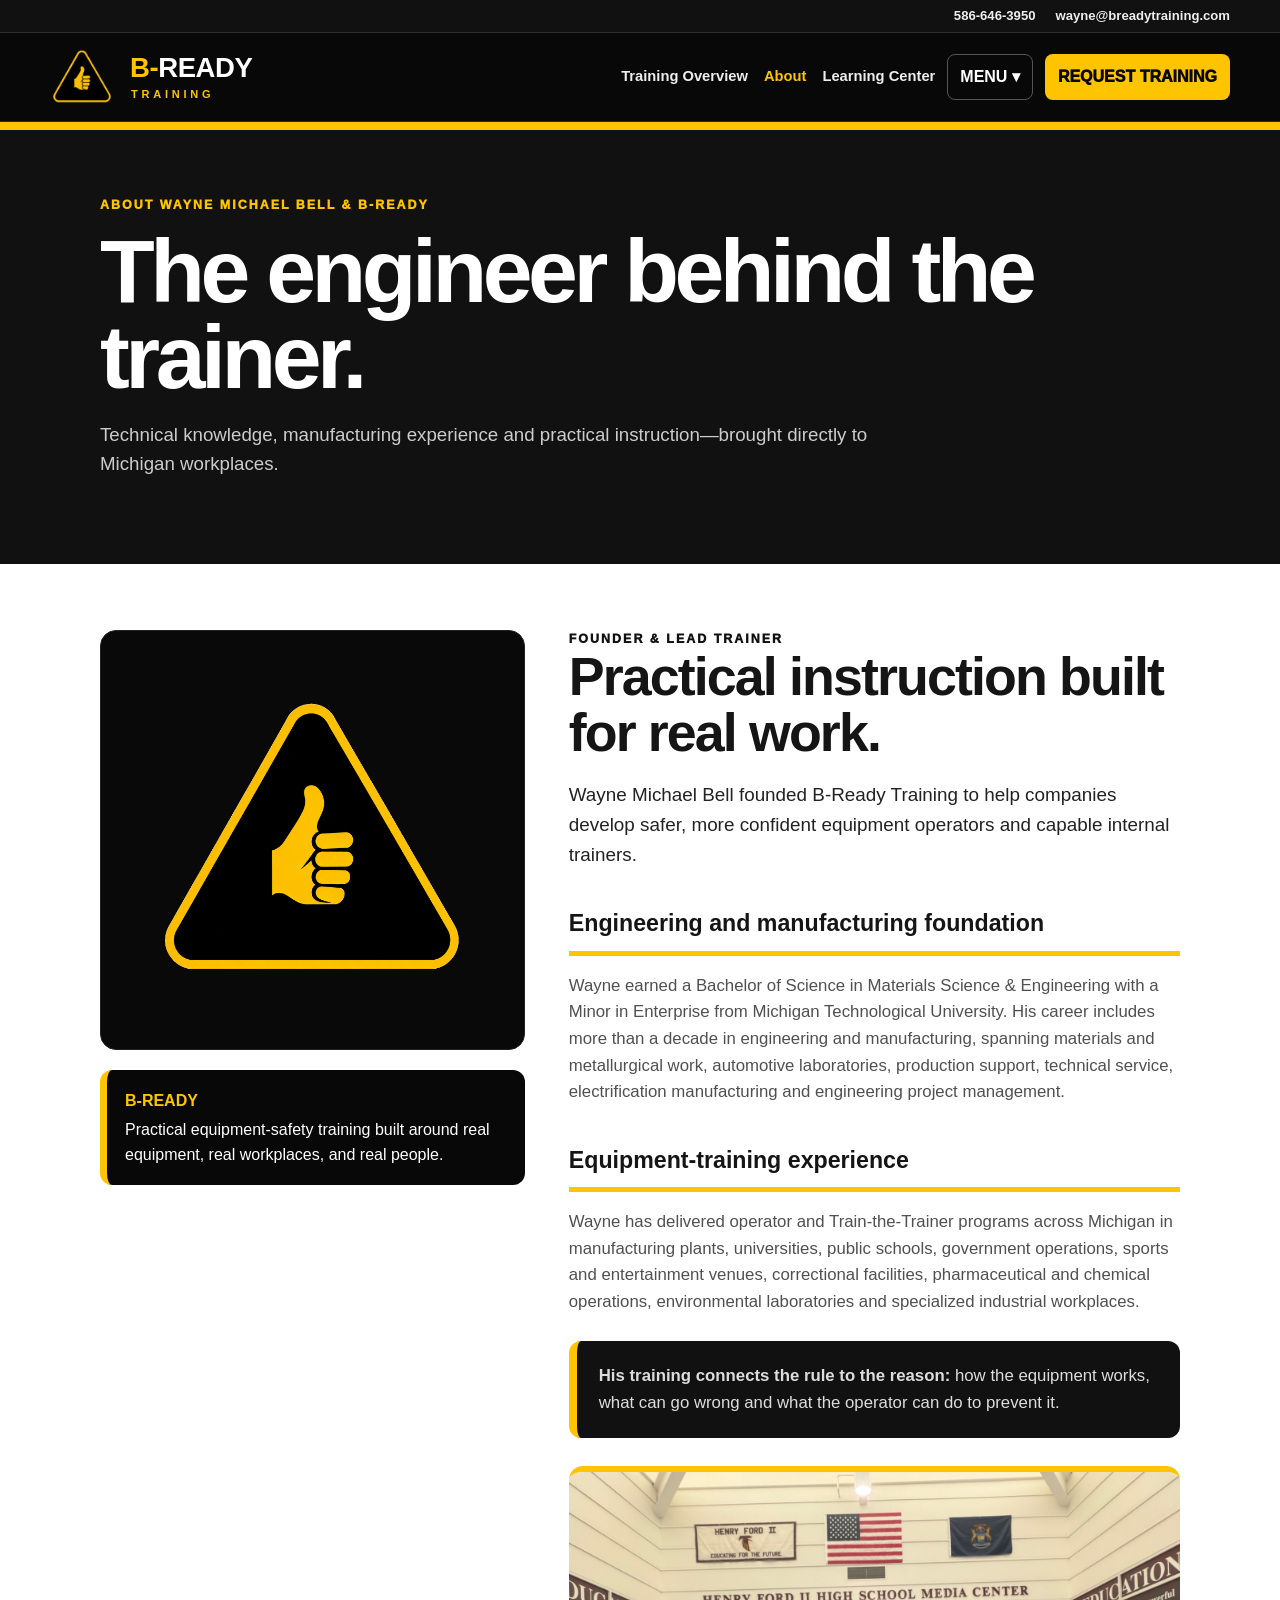
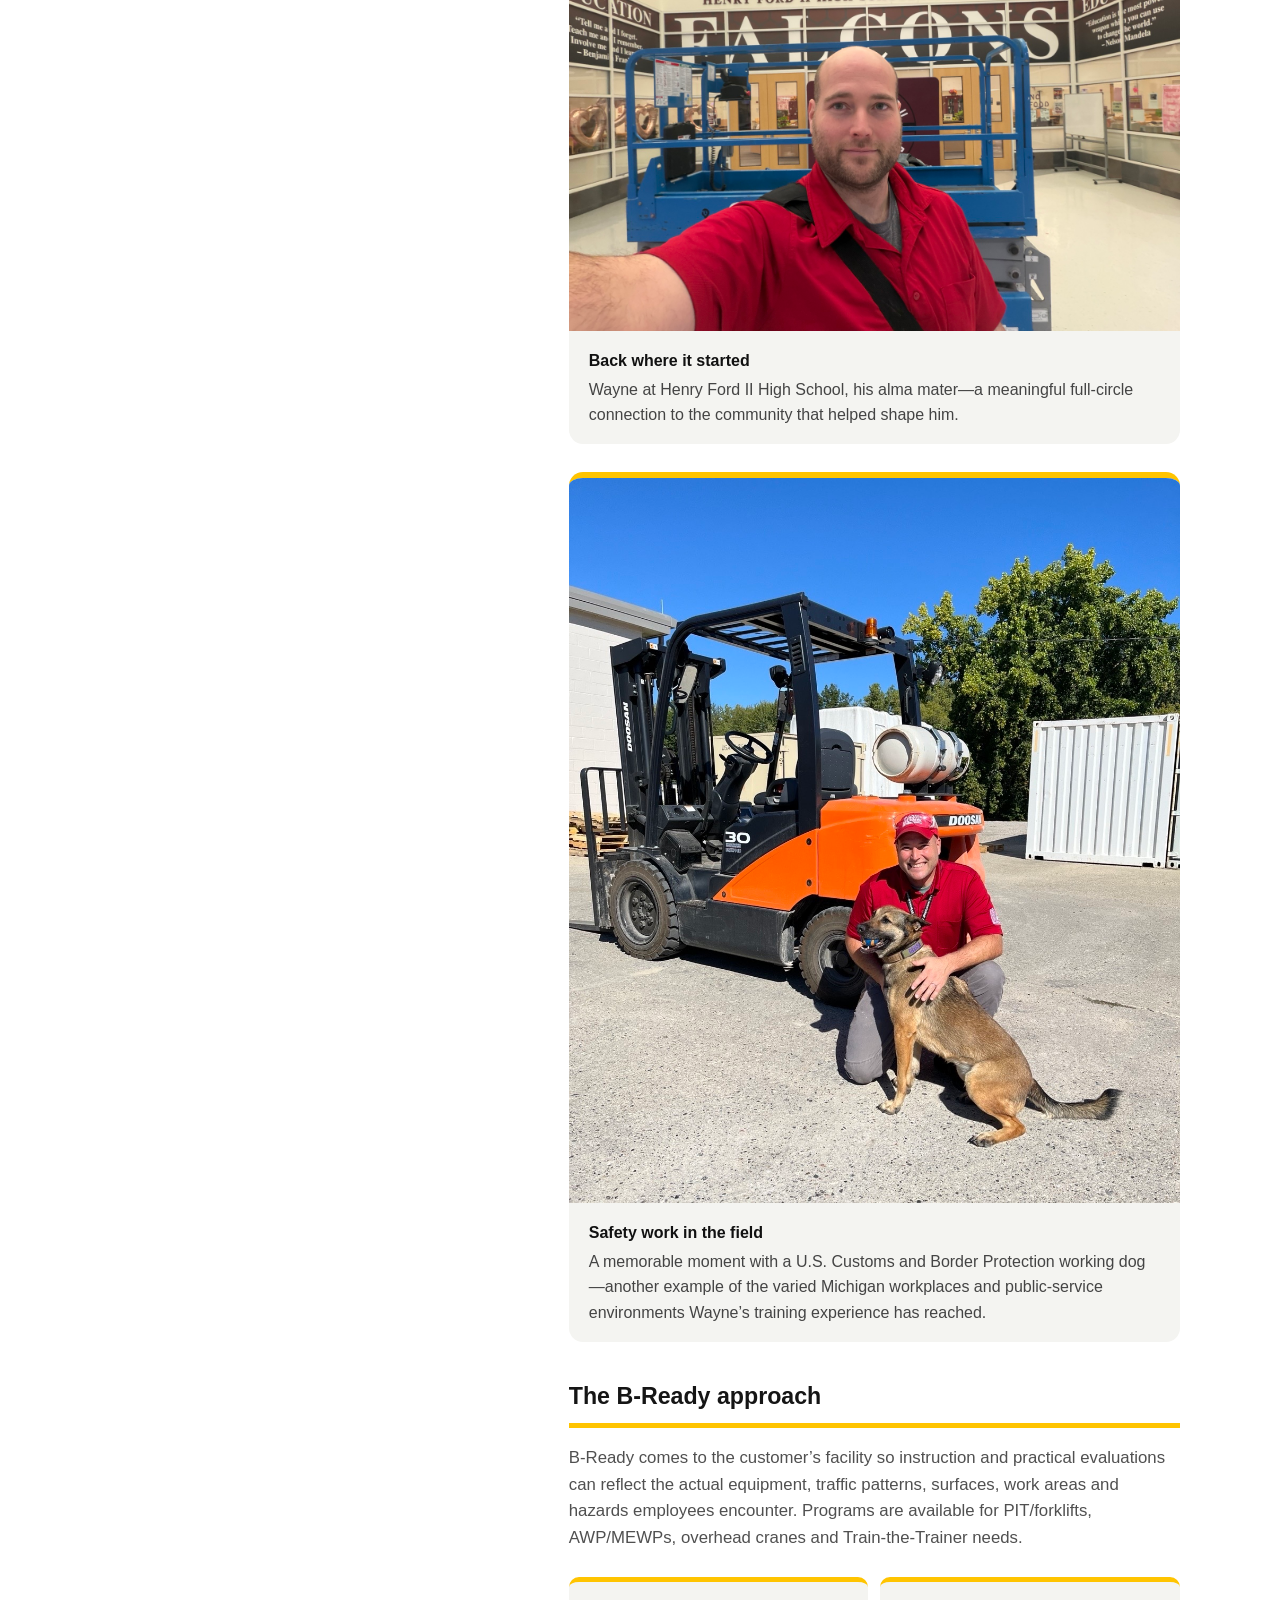
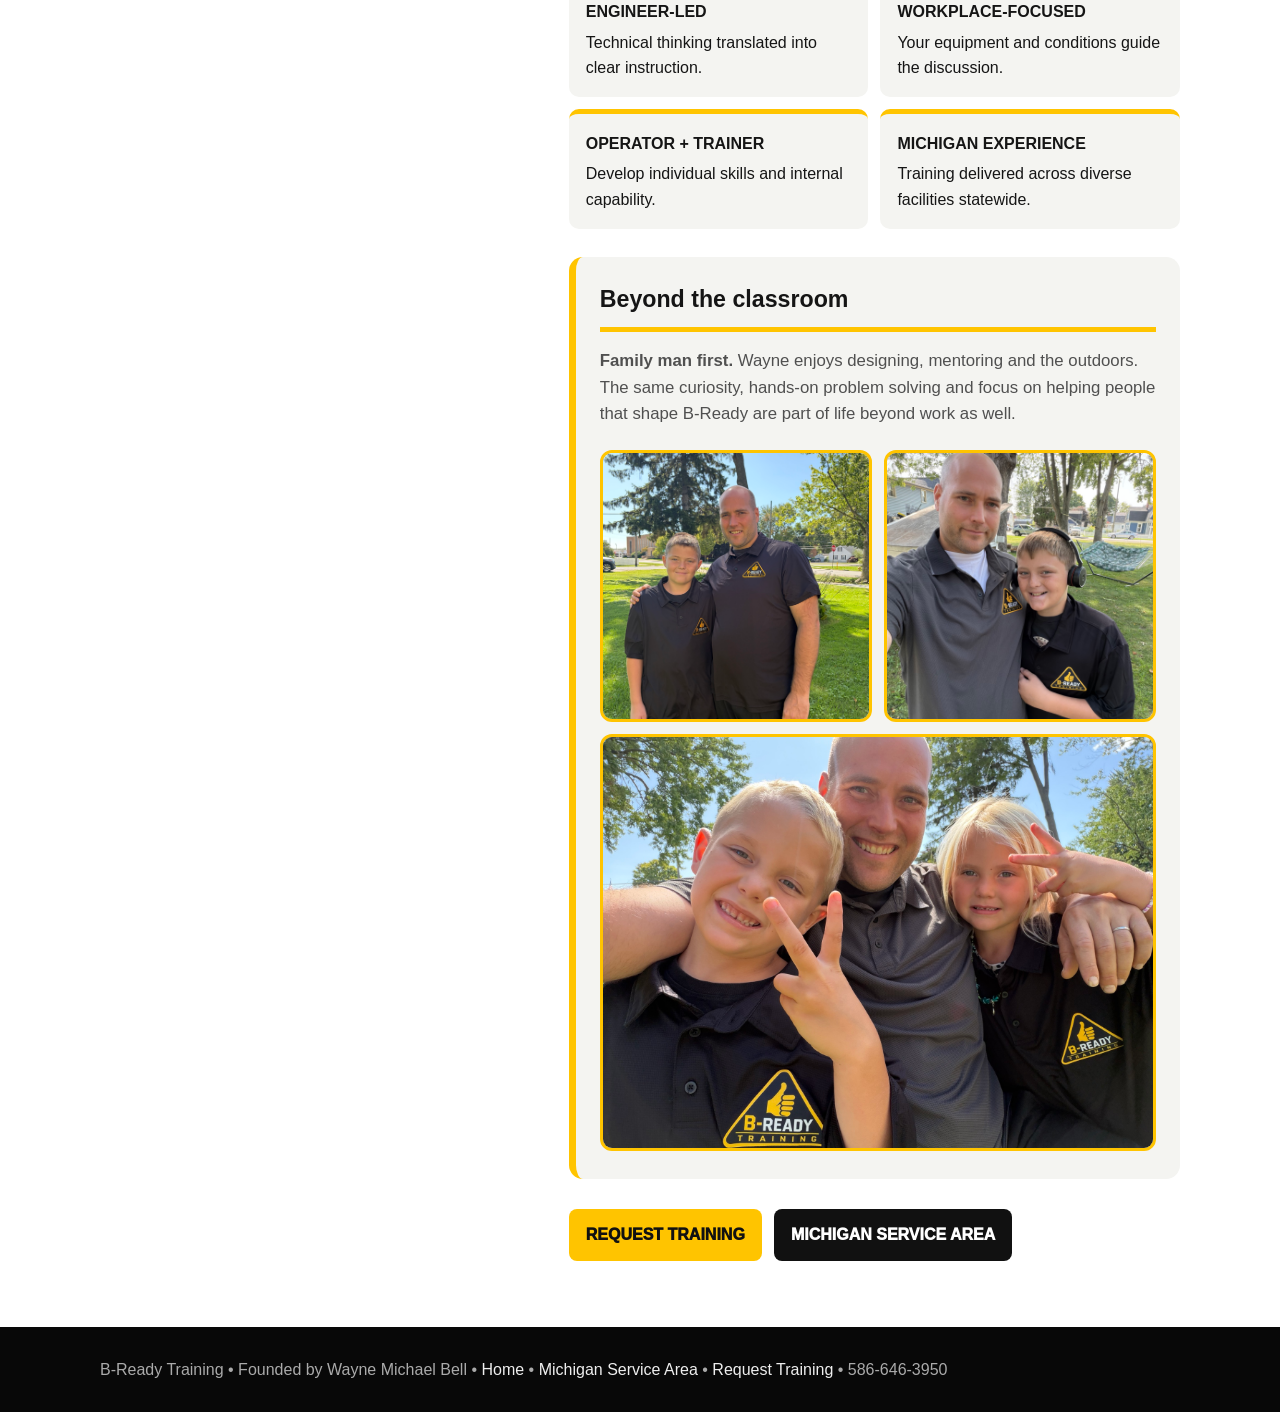
==== commit 6f733915: "Refine family photo crops and preserve gold frames" ====
--- a/about-b-ready.html
+++ b/about-b-ready.html
@@ -9,7 +9,7 @@
 <meta name="robots" content="index,follow,max-image-preview:large">
 <meta name="author" content="Wayne Michael Bell">
 <style>
-*{box-sizing:border-box}:root{--y:#ffc400;--k:#080808;--g:#f4f4f1;--line:#ddd}body{margin:0;font-family:Arial,Helvetica,sans-serif;color:#151515;line-height:1.58}.wrap{width:min(1080px,calc(100% - 36px));margin:auto}header,footer{background:#080808;color:#fff}.placeholder{height:80px}.hero{background:#111;color:#fff;border-top:8px solid var(--y);padding:66px 0}.eyebrow{color:var(--y);font-size:.78rem;font-weight:950;letter-spacing:.16em}.hero h1{font-size:clamp(3rem,7vw,5.6rem);line-height:.96;letter-spacing:-.05em;margin:12px 0 20px}.hero p{max-width:790px;color:#ccc;font-size:1.17rem}.profile{padding:66px 0}.profile-grid{display:grid;grid-template-columns:.82fr 1.18fr;gap:44px;align-items:start}.portrait{position:sticky;top:170px;transform:none;align-self:start}.portrait-logo{background:#090909;border-radius:16px;border:1px solid #222;padding:44px 28px;text-align:center}.portrait-logo img{width:min(100%,330px);height:auto;display:block;margin:auto;object-fit:contain}.caption{background:var(--k);color:#fff;border-left:7px solid var(--y);padding:18px;border-radius:12px;margin-top:20px}.caption b{display:block;color:var(--y);margin-bottom:4px}.content h2{font-size:clamp(2.1rem,4.2vw,3.6rem);line-height:1.03;margin:0 0 20px;letter-spacing:-.035em}.content h3{font-size:1.45rem;margin:36px 0 10px;border-bottom:5px solid var(--y);padding-bottom:9px}.content p{color:#505050;font-size:1.05rem}.content .intro{font-size:1.18rem;color:#222}.field-photo{margin:28px 0;background:var(--g);border-radius:14px;overflow:hidden;border-top:6px solid var(--y)}.field-photo img{display:block;width:100%;height:auto}.field-photo figcaption{padding:17px 20px;color:#444}.field-photo figcaption b{display:block;color:#111;margin-bottom:4px}.highlight{background:#111;color:#fff;border-left:8px solid var(--y);border-radius:12px;padding:22px;margin:26px 0}.highlight p{color:#ddd;margin:0}.facts{display:grid;grid-template-columns:1fr 1fr;gap:12px;margin:26px 0}.fact{background:var(--g);border-top:5px solid var(--y);border-radius:10px;padding:17px}.fact b{display:block;margin-bottom:5px}.beyond{background:var(--g);border-radius:14px;padding:24px;margin-top:28px;border-left:7px solid var(--y)}.beyond h3{margin-top:0}.family-collage{display:grid;grid-template-columns:1fr 1fr;grid-template-areas:"small1 small2" "large large";gap:12px;margin:22px 0 4px}.family-shot{margin:0;border:3px solid var(--y);border-radius:12px;overflow:hidden;background:transparent}.family-shot img{display:block;width:100%;height:100%;object-fit:cover;background:transparent}.family-shot.small-1{grid-area:small1;aspect-ratio:4/5}.family-shot.small-2{grid-area:small2;aspect-ratio:4/5}.family-shot.large{grid-area:large;aspect-ratio:4/3}.family-shot.small-1 img{object-position:center 45%}.family-shot.small-2 img{object-position:center 44%}.family-shot.large img{object-position:center center}.actions{display:flex;gap:12px;flex-wrap:wrap;margin-top:30px}.btn{display:inline-block;background:var(--y);color:#111;text-decoration:none;font-weight:950;padding:13px 17px;border-radius:8px}.btn.dark{background:#111;color:#fff}footer{padding:30px 0;color:#aaa}footer a{color:#eee;text-decoration:none}@media(max-width:800px){.profile-grid{grid-template-columns:1fr}.portrait{position:static;transform:none;max-width:520px}.facts{grid-template-columns:1fr}.family-collage{grid-template-columns:1fr;grid-template-areas:"small1" "small2" "large"}.family-shot.small-1,.family-shot.small-2{aspect-ratio:4/5}.family-shot.large{aspect-ratio:4/3}}@media(max-width:520px){.wrap{width:min(100% - 24px,1080px)}.hero,.profile{padding:52px 0}}
+*{box-sizing:border-box}:root{--y:#ffc400;--k:#080808;--g:#f4f4f1;--line:#ddd}body{margin:0;font-family:Arial,Helvetica,sans-serif;color:#151515;line-height:1.58}.wrap{width:min(1080px,calc(100% - 36px));margin:auto}header,footer{background:#080808;color:#fff}.placeholder{height:80px}.hero{background:#111;color:#fff;border-top:8px solid var(--y);padding:66px 0}.eyebrow{color:var(--y);font-size:.78rem;font-weight:950;letter-spacing:.16em}.hero h1{font-size:clamp(3rem,7vw,5.6rem);line-height:.96;letter-spacing:-.05em;margin:12px 0 20px}.hero p{max-width:790px;color:#ccc;font-size:1.17rem}.profile{padding:66px 0}.profile-grid{display:grid;grid-template-columns:.82fr 1.18fr;gap:44px;align-items:start}.portrait{position:sticky;top:170px;transform:none;align-self:start}.portrait-logo{background:#090909;border-radius:16px;border:1px solid #222;padding:44px 28px;text-align:center}.portrait-logo img{width:min(100%,330px);height:auto;display:block;margin:auto;object-fit:contain}.caption{background:var(--k);color:#fff;border-left:7px solid var(--y);padding:18px;border-radius:12px;margin-top:20px}.caption b{display:block;color:var(--y);margin-bottom:4px}.content h2{font-size:clamp(2.1rem,4.2vw,3.6rem);line-height:1.03;margin:0 0 20px;letter-spacing:-.035em}.content h3{font-size:1.45rem;margin:36px 0 10px;border-bottom:5px solid var(--y);padding-bottom:9px}.content p{color:#505050;font-size:1.05rem}.content .intro{font-size:1.18rem;color:#222}.field-photo{margin:28px 0;background:var(--g);border-radius:14px;overflow:hidden;border-top:6px solid var(--y)}.field-photo img{display:block;width:100%;height:auto}.field-photo figcaption{padding:17px 20px;color:#444}.field-photo figcaption b{display:block;color:#111;margin-bottom:4px}.highlight{background:#111;color:#fff;border-left:8px solid var(--y);border-radius:12px;padding:22px;margin:26px 0}.highlight p{color:#ddd;margin:0}.facts{display:grid;grid-template-columns:1fr 1fr;gap:12px;margin:26px 0}.fact{background:var(--g);border-top:5px solid var(--y);border-radius:10px;padding:17px}.fact b{display:block;margin-bottom:5px}.beyond{background:var(--g);border-radius:14px;padding:24px;margin-top:28px;border-left:7px solid var(--y)}.beyond h3{margin-top:0}.family-collage{display:grid;grid-template-columns:1fr 1fr;grid-template-areas:"small1 small2" "large large";gap:12px;margin:22px 0 4px}.family-shot{margin:0;border:3px solid var(--y);border-radius:12px;overflow:hidden;background:transparent;line-height:0}.family-shot img{display:block;width:100%;height:100%;object-fit:cover;background:transparent}.family-shot.small-1{grid-area:small1;aspect-ratio:1/1}.family-shot.small-2{grid-area:small2;aspect-ratio:1/1}.family-shot.large{grid-area:large;aspect-ratio:4/3}.family-shot.small-1 img{object-position:center 58%}.family-shot.small-2 img{object-position:center 56%}.family-shot.large img{object-position:center 50%}.actions{display:flex;gap:12px;flex-wrap:wrap;margin-top:30px}.btn{display:inline-block;background:var(--y);color:#111;text-decoration:none;font-weight:950;padding:13px 17px;border-radius:8px}.btn.dark{background:#111;color:#fff}footer{padding:30px 0;color:#aaa}footer a{color:#eee;text-decoration:none}@media(max-width:800px){.profile-grid{grid-template-columns:1fr}.portrait{position:static;transform:none;max-width:520px}.facts{grid-template-columns:1fr}.family-collage{grid-template-columns:1fr;grid-template-areas:"small1" "small2" "large"}.family-shot.small-1,.family-shot.small-2{aspect-ratio:1/1}.family-shot.large{aspect-ratio:4/3}}@media(max-width:520px){.wrap{width:min(100% - 24px,1080px)}.hero,.profile{padding:52px 0}}
 </style>
 </head>
 <body>
@@ -17,17 +17,17 @@
 <main>
 <section class="hero"><div class="wrap"><div class="eyebrow">ABOUT WAYNE MICHAEL BELL &amp; B-READY</div><h1>The engineer behind the trainer.</h1><p>Technical knowledge, manufacturing experience and practical instruction—brought directly to Michigan workplaces.</p></div></section>
 <section class="profile"><div class="wrap profile-grid">
-<aside class="portrait"><div class="portrait-logo"><img src="bready-symbol-transparent.png?v=20260914g" alt="B-Ready Training master thumbs-up logo" loading="eager"></div><div class="caption"><b>B-READY</b>Practical equipment-safety training built around real equipment, real workplaces, and real people.</div></aside>
+<aside class="portrait"><div class="portrait-logo"><img src="bready-symbol-transparent.png?v=20260914h" alt="B-Ready Training master thumbs-up logo" loading="eager"></div><div class="caption"><b>B-READY</b>Practical equipment-safety training built around real equipment, real workplaces, and real people.</div></aside>
 <div class="content"><div class="eyebrow" style="color:#111">FOUNDER &amp; LEAD TRAINER</div><h2>Practical instruction built for real work.</h2><p class="intro">Wayne Michael Bell founded B-Ready Training to help companies develop safer, more confident equipment operators and capable internal trainers.</p>
 <h3>Engineering and manufacturing foundation</h3><p>Wayne earned a Bachelor of Science in Materials Science &amp; Engineering with a Minor in Enterprise from Michigan Technological University. His career includes more than a decade in engineering and manufacturing, spanning materials and metallurgical work, automotive laboratories, production support, technical service, electrification manufacturing and engineering project management.</p>
 <h3>Equipment-training experience</h3><p>Wayne has delivered operator and Train-the-Trainer programs across Michigan in manufacturing plants, universities, public schools, government operations, sports and entertainment venues, correctional facilities, pharmaceutical and chemical operations, environmental laboratories and specialized industrial workplaces.</p>
 <div class="highlight"><p><strong>His training connects the rule to the reason:</strong> how the equipment works, what can go wrong and what the operator can do to prevent it.</p></div>
-<figure class="field-photo"><img src="falcon.jpeg?v=20260914g" alt="Wayne Michael Bell at Henry Ford II High School" loading="lazy"><figcaption><b>Back where it started</b>Wayne at Henry Ford II High School, his alma mater—a meaningful full-circle connection to the community that helped shape him.</figcaption></figure>
-<figure class="field-photo"><img src="dog.jpg?v=20260914g" alt="Wayne Michael Bell with a U.S. Customs and Border Protection working dog during equipment safety work" loading="lazy"><figcaption><b>Safety work in the field</b>A memorable moment with a U.S. Customs and Border Protection working dog—another example of the varied Michigan workplaces and public-service environments Wayne’s training experience has reached.</figcaption></figure>
+<figure class="field-photo"><img src="falcon.jpeg?v=20260914h" alt="Wayne Michael Bell at Henry Ford II High School" loading="lazy"><figcaption><b>Back where it started</b>Wayne at Henry Ford II High School, his alma mater—a meaningful full-circle connection to the community that helped shape him.</figcaption></figure>
+<figure class="field-photo"><img src="dog.jpg?v=20260914h" alt="Wayne Michael Bell with a U.S. Customs and Border Protection working dog during equipment safety work" loading="lazy"><figcaption><b>Safety work in the field</b>A memorable moment with a U.S. Customs and Border Protection working dog—another example of the varied Michigan workplaces and public-service environments Wayne’s training experience has reached.</figcaption></figure>
 <h3>The B-Ready approach</h3><p>B-Ready comes to the customer’s facility so instruction and practical evaluations can reflect the actual equipment, traffic patterns, surfaces, work areas and hazards employees encounter. Programs are available for PIT/forklifts, AWP/MEWPs, overhead cranes and Train-the-Trainer needs.</p>
 <div class="facts"><div class="fact"><b>ENGINEER-LED</b>Technical thinking translated into clear instruction.</div><div class="fact"><b>WORKPLACE-FOCUSED</b>Your equipment and conditions guide the discussion.</div><div class="fact"><b>OPERATOR + TRAINER</b>Develop individual skills and internal capability.</div><div class="fact"><b>MICHIGAN EXPERIENCE</b>Training delivered across diverse facilities statewide.</div></div>
 <div class="beyond"><h3>Beyond the classroom</h3><p><strong>Family man first.</strong> Wayne enjoys designing, mentoring and the outdoors. The same curiosity, hands-on problem solving and focus on helping people that shape B-Ready are part of life beyond work as well.</p>
-<div class="family-collage" aria-label="Wayne Michael Bell with his children"><figure class="family-shot small-1"><img src="2.jpeg?v=20260914g" alt="Wayne Michael Bell with his son wearing B-Ready Training shirts" loading="lazy"></figure><figure class="family-shot small-2"><img src="3.jpeg?v=20260914g" alt="Wayne Michael Bell with his son wearing B-Ready Training shirts" loading="lazy"></figure><figure class="family-shot large"><img src="1.jpeg?v=20260914g" alt="Wayne Michael Bell with his children" loading="lazy"></figure></div></div>
+<div class="family-collage" aria-label="Wayne Michael Bell with his children"><figure class="family-shot small-1"><img src="2.jpeg?v=20260914h" alt="Wayne Michael Bell with his son wearing B-Ready Training shirts" loading="lazy"></figure><figure class="family-shot small-2"><img src="3.jpeg?v=20260914h" alt="Wayne Michael Bell with his son wearing B-Ready Training shirts" loading="lazy"></figure><figure class="family-shot large"><img src="1.jpeg?v=20260914h" alt="Wayne Michael Bell with his children" loading="lazy"></figure></div></div>
 <div class="actions"><a class="btn" href="request-training.html">REQUEST TRAINING</a><a class="btn dark" href="service-area.html">MICHIGAN SERVICE AREA</a></div>
 </div></div></section>
 </main>
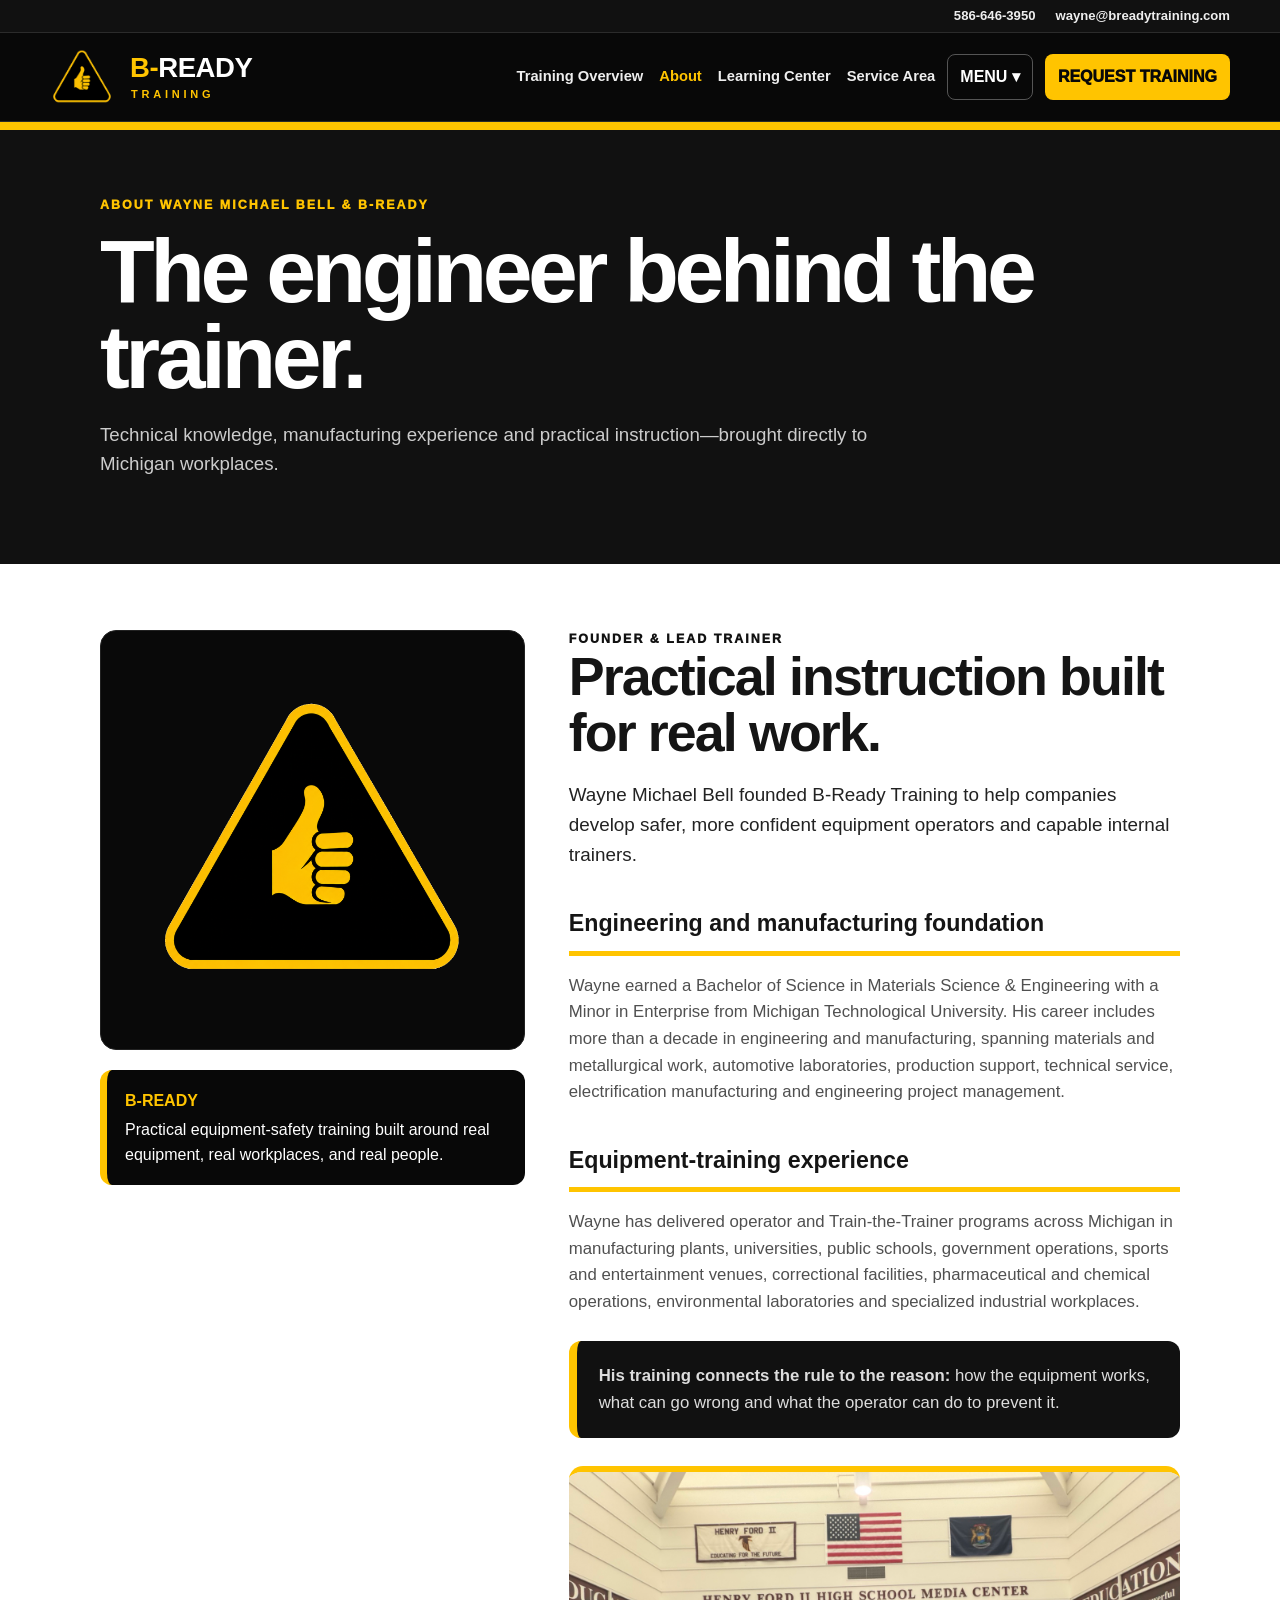
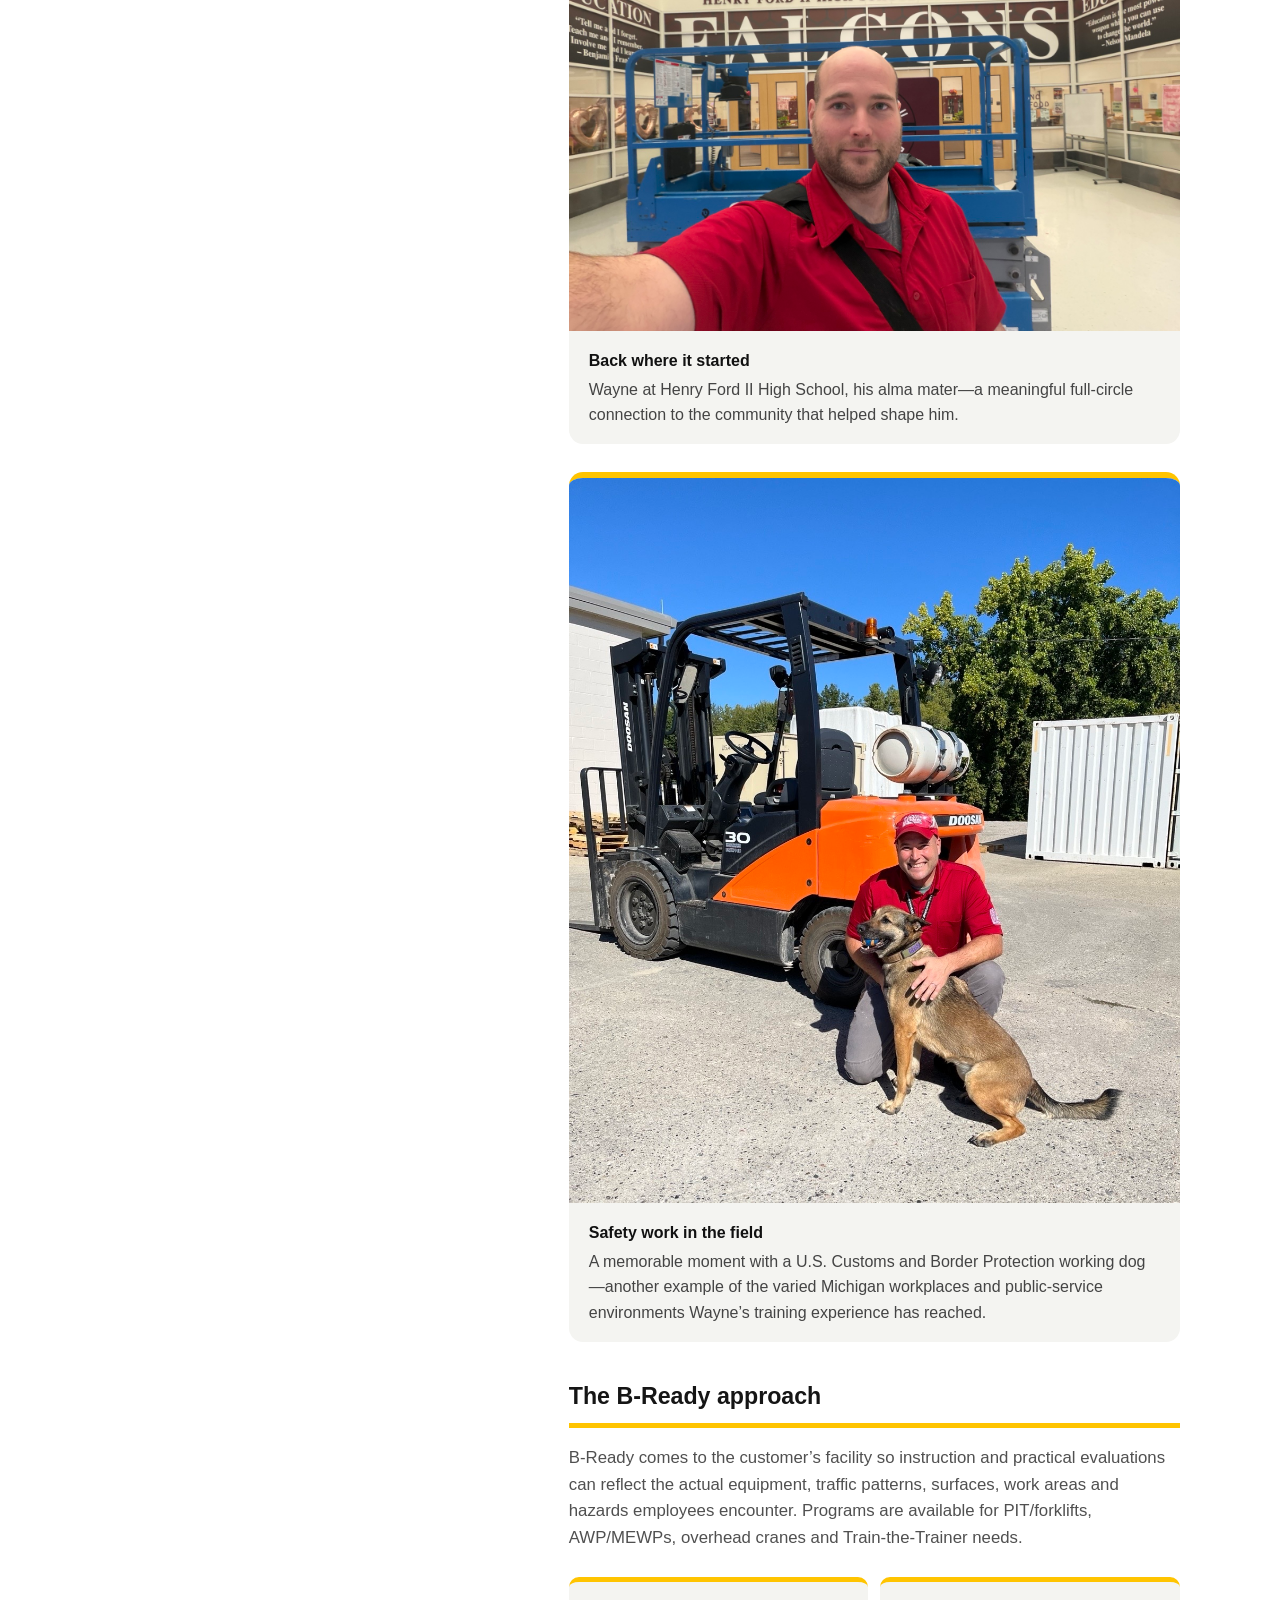
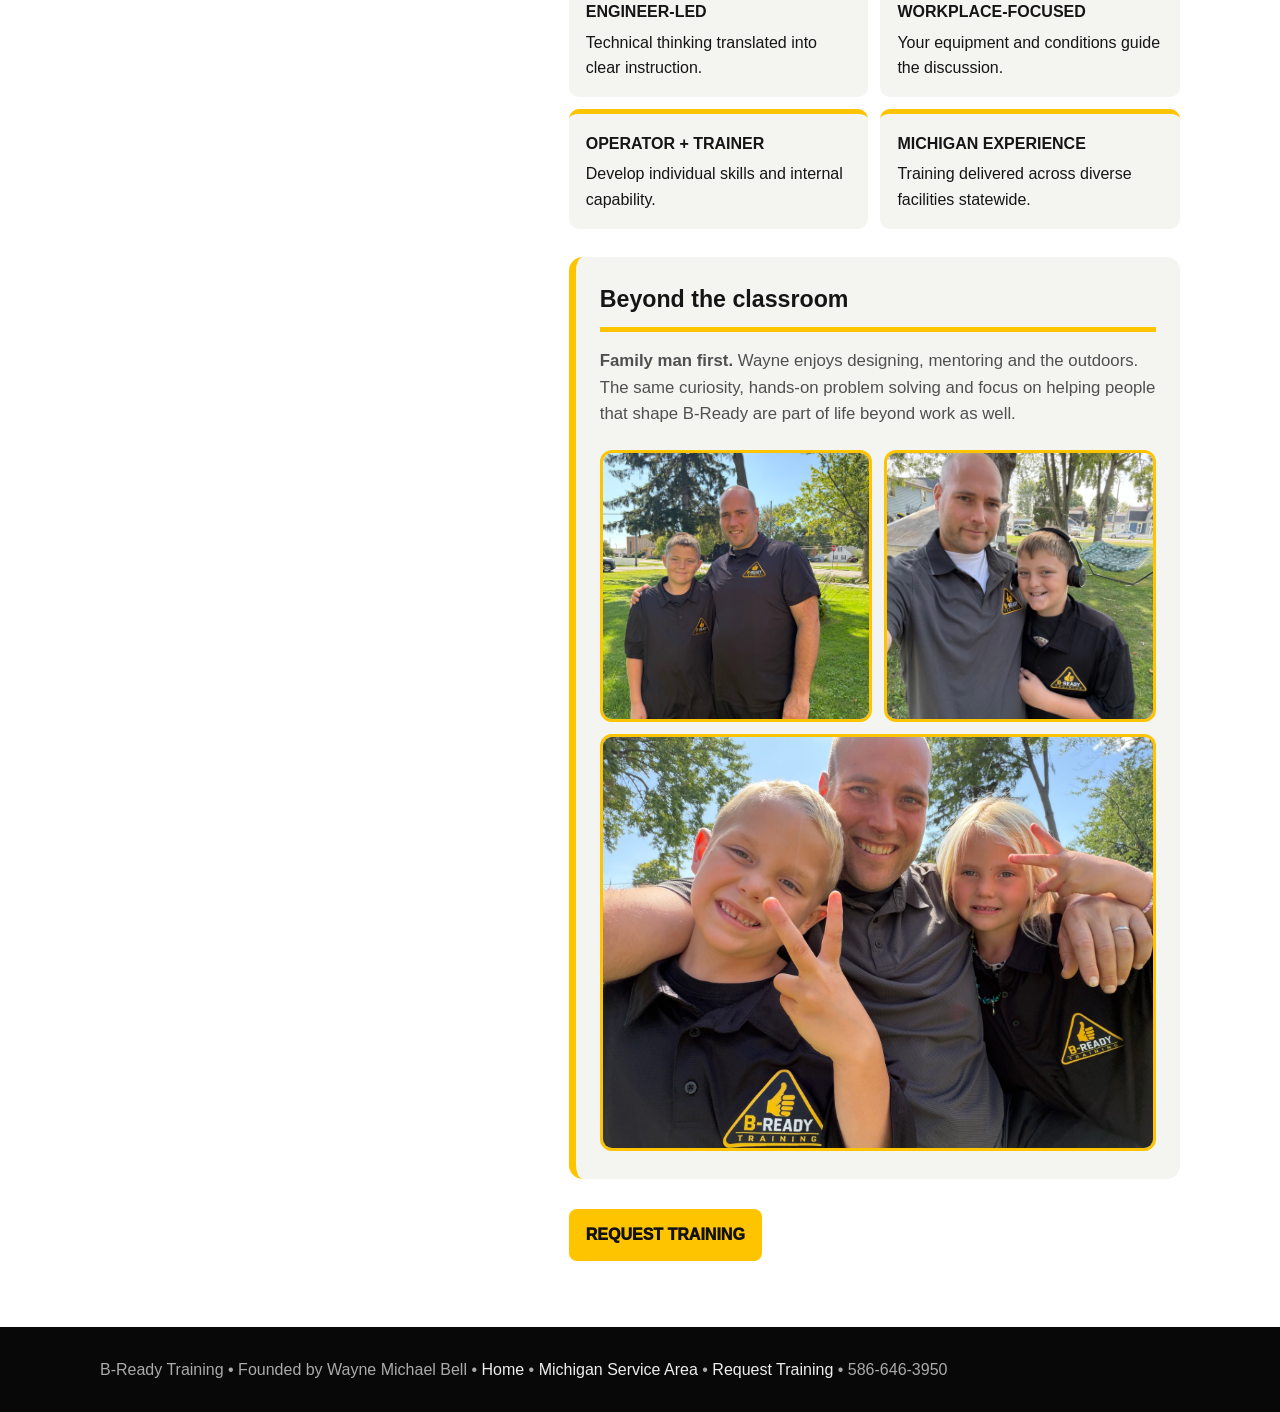
==== commit d8d84ba9: "Remove redundant service area button from About page" ====
--- a/about-b-ready.html
+++ b/about-b-ready.html
@@ -28,7 +28,7 @@
 <div class="facts"><div class="fact"><b>ENGINEER-LED</b>Technical thinking translated into clear instruction.</div><div class="fact"><b>WORKPLACE-FOCUSED</b>Your equipment and conditions guide the discussion.</div><div class="fact"><b>OPERATOR + TRAINER</b>Develop individual skills and internal capability.</div><div class="fact"><b>MICHIGAN EXPERIENCE</b>Training delivered across diverse facilities statewide.</div></div>
 <div class="beyond"><h3>Beyond the classroom</h3><p><strong>Family man first.</strong> Wayne enjoys designing, mentoring and the outdoors. The same curiosity, hands-on problem solving and focus on helping people that shape B-Ready are part of life beyond work as well.</p>
 <div class="family-collage" aria-label="Wayne Michael Bell with his children"><figure class="family-shot small-1"><img src="2.jpeg?v=20260914h" alt="Wayne Michael Bell with his son wearing B-Ready Training shirts" loading="lazy"></figure><figure class="family-shot small-2"><img src="3.jpeg?v=20260914h" alt="Wayne Michael Bell with his son wearing B-Ready Training shirts" loading="lazy"></figure><figure class="family-shot large"><img src="1.jpeg?v=20260914h" alt="Wayne Michael Bell with his children" loading="lazy"></figure></div></div>
-<div class="actions"><a class="btn" href="request-training.html">REQUEST TRAINING</a><a class="btn dark" href="service-area.html">MICHIGAN SERVICE AREA</a></div>
+<div class="actions"><a class="btn" href="request-training.html">REQUEST TRAINING</a></div>
 </div></div></section>
 </main>
 <footer><div class="wrap">B-Ready Training • Founded by Wayne Michael Bell • <a href="/">Home</a> • <a href="service-area.html">Michigan Service Area</a> • <a href="request-training.html">Request Training</a> • 586-646-3950</div></footer>
